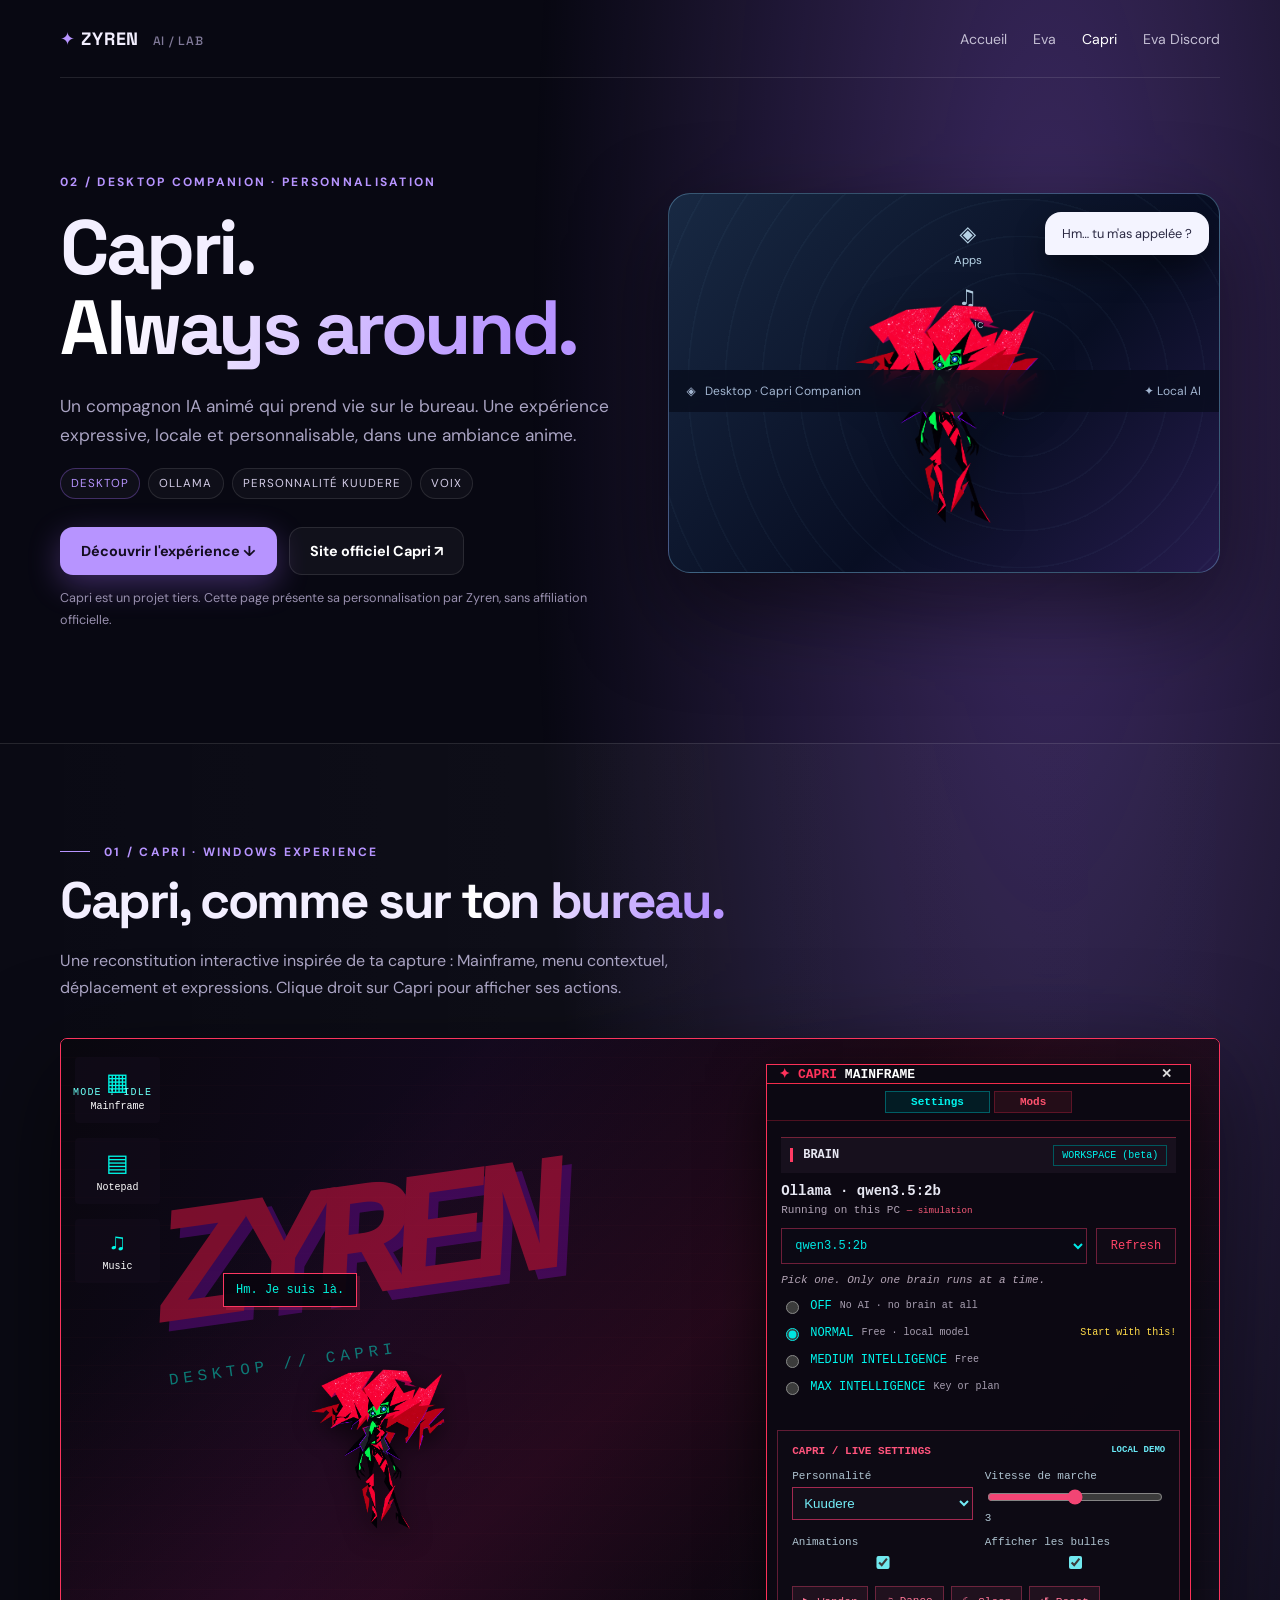
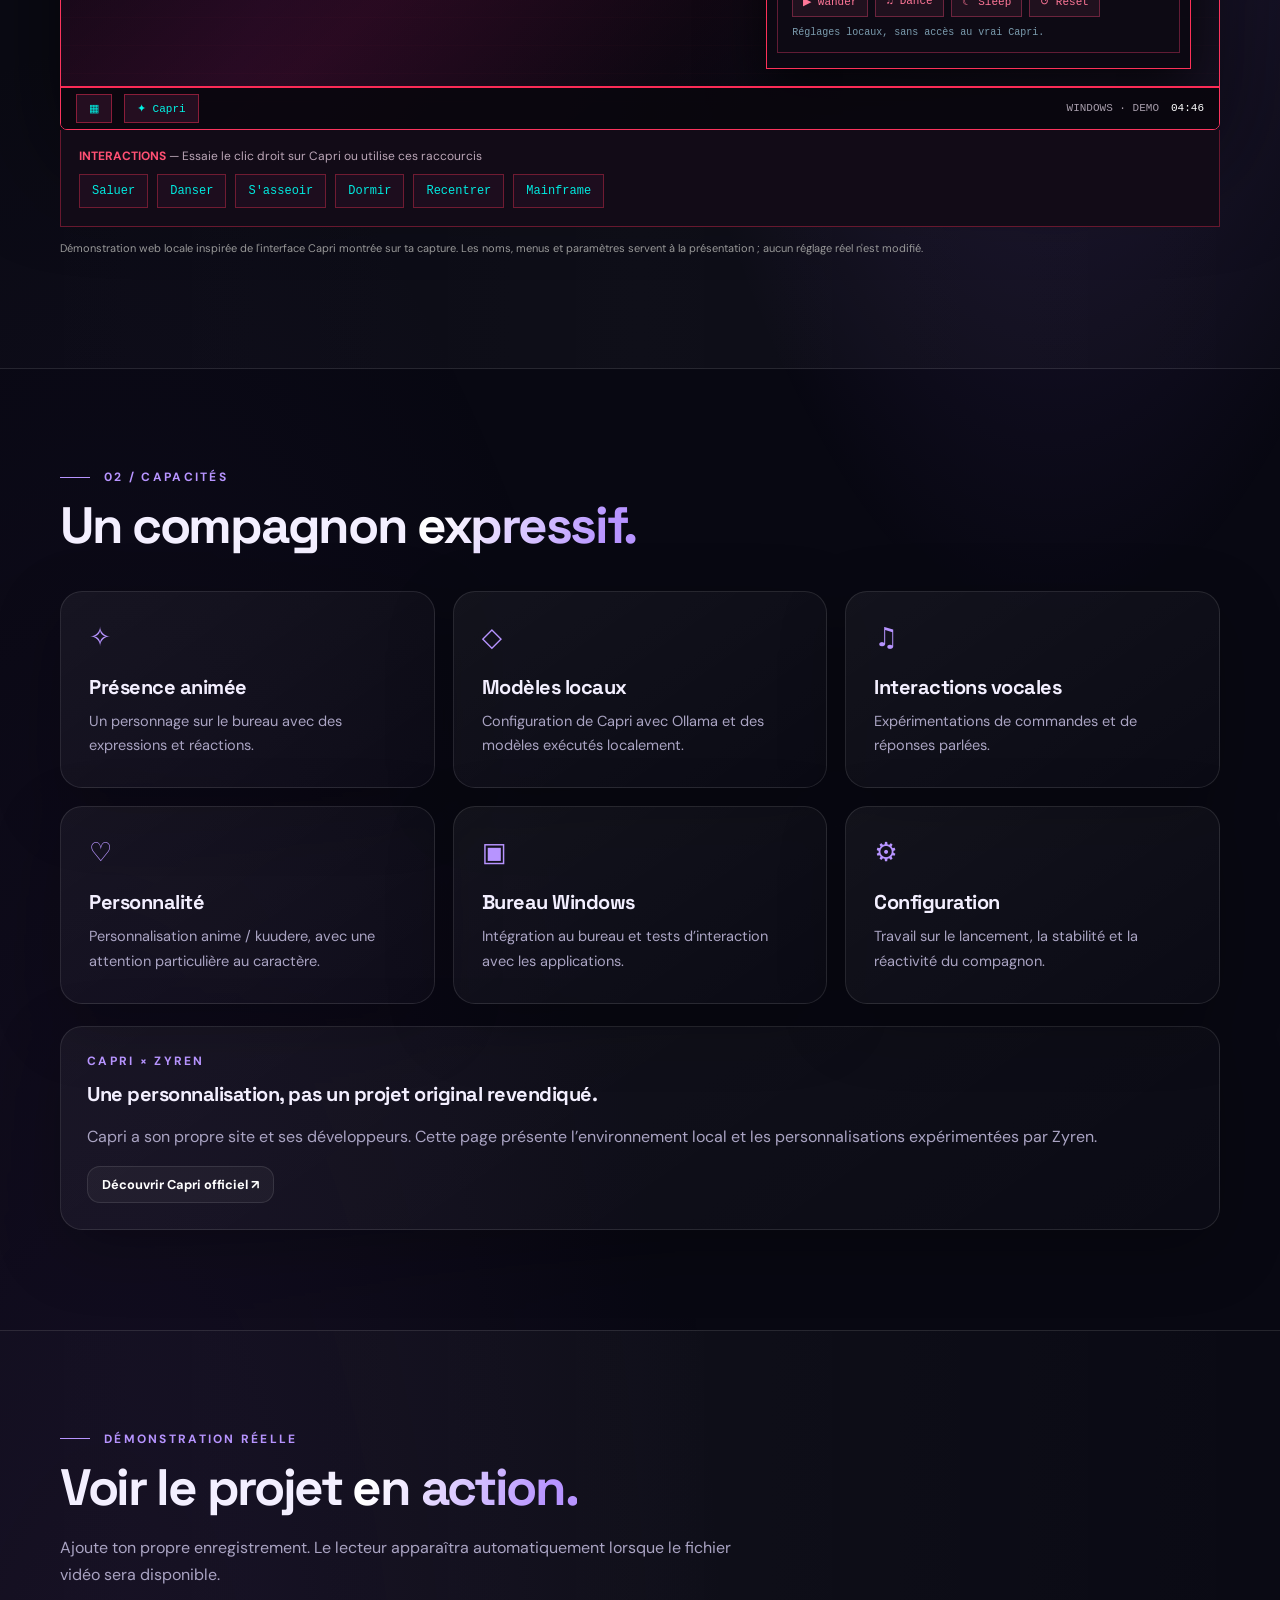
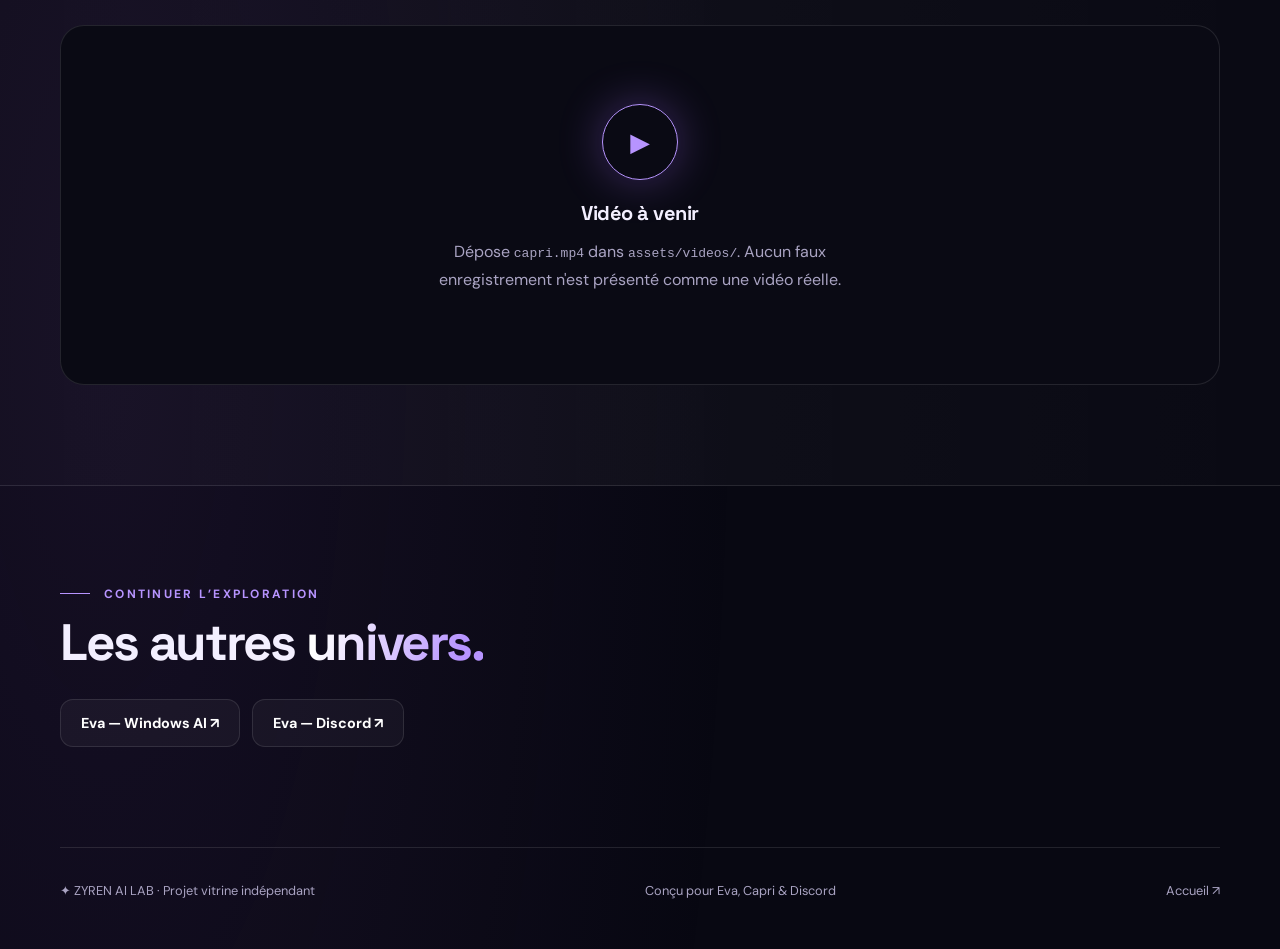
==== capri.html @ 8ef34b5b "Initialisation de Zyren AI Universe V6" ====
<!DOCTYPE html>

<html lang="fr"><head><meta charset="utf-8"/><meta content="width=device-width,initial-scale=1" name="viewport"/><meta content="#080812" name="theme-color"/><meta content="Zyren AI Lab — Eva, Capri et Eva Discord : trois expériences IA, trois univers." name="description"/><title>Capri — Zyren AI Lab</title><link href="css/global.css" rel="stylesheet"/><link href="css/capri.css" rel="stylesheet"/><link href="css/capri-real.css" rel="stylesheet"/><link rel="stylesheet" href="css/v6.css"></head><body class="v6-page" class="capri"><header class="nav container"><a class="brand" href="index.html"><b>✦</b> ZYREN <span>AI / LAB</span></a><nav aria-label="Navigation principale" class="nav-links"><a class="" href="index.html">Accueil</a><a class="" href="eva.html">Eva</a><a class="active" href="capri.html">Capri</a><a class="" href="discord.html">Eva Discord</a></nav><button aria-expanded="false" aria-label="Ouvrir le menu" class="nav-menu" data-menu="">☰</button></header><main><section class="hero container hero-split"><div class="hero-copy reveal"><div class="eyebrow">02 / DESKTOP COMPANION · PERSONNALISATION</div><h1>Capri.<br/><span class="gradient">Always around.</span></h1><p class="lead">Un compagnon IA animé qui prend vie sur le bureau. Une expérience expressive, locale et personnalisable, dans une ambiance anime.</p><div class="tags"><span class="tag accent">Desktop</span><span class="tag">Ollama</span><span class="tag">Personnalité kuudere</span><span class="tag">Voix</span></div><div class="actions"><a class="btn primary" href="#demo">Découvrir l'expérience ↓</a><a class="btn ghost" href="https://capriai.app/" rel="noopener noreferrer" target="_blank">Site officiel Capri ↗</a></div><p class="note">Capri est un projet tiers. Cette page présente sa personnalisation par Zyren, sans affiliation officielle.</p></div><div class="stage reveal"><div class="capri-desktop"><div class="desktop-icons"><span><b>◈</b>Apps</span><span><b>♫</b>Music</span><span><b>▣</b>Files</span></div><div class="capri-sprite-wrap"><img alt="Capri, sprite original" class="capri-sprite" data-capri-sprite="" draggable="false" src="assets/capri/capri-neutral.png"/></div><div class="speech" data-capri-speech="">Hm… tu m'as appelée ?</div><div class="desktop-bar">◈   Desktop · Capri Companion <span style="float:right">✦ Local AI</span></div></div></div></section><section class="section section-alt" id="demo"><div class="container cr-wrap"><div class="section-head reveal"><div class="eyebrow section-index">01 / CAPRI · WINDOWS EXPERIENCE</div><h2>Capri, comme sur <span class="gradient">ton bureau.</span></h2><p>Une reconstitution interactive inspirée de ta capture : Mainframe, menu contextuel, déplacement et expressions. Clique droit sur Capri pour afficher ses actions.</p></div>
<div class="cr-shell reveal" id="crShell">
<div class="cr-desktop" id="crDesktop">
<div class="cr-mode-label" id="crModeLabel">MODE : IDLE</div><div class="cr-bg-text"><b>ZYREN</b><span>DESKTOP // CAPRI</span></div>
<div class="cr-icons"><button data-cr-open="mainframe">▦<small>Mainframe</small></button><button data-cr-open="notepad">▤<small>Notepad</small></button><button data-cr-open="music">♫<small>Music</small></button></div>
<div aria-label="Capri : clic pour réagir, clic droit pour le menu, glisser pour déplacer" class="cr-sticker" id="crSticker" role="button" tabindex="0"><img alt="Capri animée" draggable="false" id="crSprite" src="assets/capri/capri-neutral.png"/></div>
<div class="cr-bubble" id="crBubble">Hm. Je suis là.</div>
<div class="cr-menu" hidden="" id="crMenu"><div class="cr-menu-head">CAPRI / Microsoft Store 0.9.0</div><button data-cr-menu="mainframe">Open Capri Mainframe</button><button data-cr-menu="notepad">File editor</button><div class="cr-submenu-group"><button data-cr-submenu="play">Play <span>▸</span></button><div class="cr-submenu" data-cr-sub="play" hidden=""><button data-cr-action="wave">Wave</button><button data-cr-action="dance">Dance</button><button data-cr-action="heart">Heart</button></div></div><button data-cr-action="hide">Hide Capri</button><div class="cr-submenu-group"><button data-cr-submenu="size">Size <span>▸</span></button><div class="cr-submenu" data-cr-sub="size" hidden=""><button data-cr-size="small">Small</button><button data-cr-size="normal">Normal</button><button data-cr-size="large">Large</button></div></div><div class="cr-submenu-group"><button data-cr-submenu="move">Move <span>▸</span></button><div class="cr-submenu" data-cr-sub="move"><label><input id="crWander" type="checkbox"/> Wander around</label><label><input checked="" id="crMusic" type="checkbox"/> Dance to music</label><button data-cr-action="dance">Dance</button><button data-cr-action="ride">Ride cursor</button><label><input checked="" id="crSit" type="checkbox"/> Sit on windows</label><button data-cr-action="sit">Sit here</button><button data-cr-action="hang">Hang here</button><button data-cr-action="sleep">Go to sleep</button><button data-cr-action="center">Bring to this screen</button></div></div><button data-cr-action="help">Help</button><button data-cr-action="show">Show Capri</button><button data-cr-action="reset">Reset demo</button></div>
<div class="cr-app" hidden="" id="crApp"><div class="cr-app-title"><span id="crAppTitle">NOTEPAD</span><button aria-label="Fermer" id="crAppClose">✕</button></div><div id="crAppBody"></div></div>
<div class="cr-mainframe" id="crMainframe"><div class="cr-main-head"><span>✦ CAPRI <b>MAINFRAME</b></span><button aria-label="Fermer le Mainframe" id="crMainClose">✕</button></div><div class="cr-tabs"><button class="active">Settings</button><button id="crModsTab">Mods</button></div><div class="cr-main-scroll" id="crMainScroll"><div class="cr-heading"><b>BRAIN</b><span>WORKSPACE (beta)</span></div><div class="cr-setting-title">Ollama · qwen3.5:2b</div><div class="cr-muted">Running on this PC <small>— simulation</small></div><div class="cr-input-row"><select id="crModel"><option>qwen3.5:2b</option><option>llama3.2:latest</option></select><button id="crRefresh">Refresh</button></div><div class="cr-hint">Pick one. Only one brain runs at a time.</div><div class="cr-radio"><label><input name="crBrain" type="radio" value="off"/> OFF <small>No AI · no brain at all</small></label><label><input checked="" name="crBrain" type="radio" value="normal"/> NORMAL <small>Free · local model</small><em>Start with this!</em></label><label><input name="crBrain" type="radio" value="medium"/> MEDIUM INTELLIGENCE <small>Free</small></label><label><input name="crBrain" type="radio" value="max"/> MAX INTELLIGENCE <small>Key or plan</small></label></div><div class="cr-heading"><b>VOICE</b><span>Ctrl + Alt + V to talk</span></div><div class="cr-radio"><label><input checked="" name="crVoice" type="radio" value="off"/> OFF <small>Silent · text only</small></label><label><input name="crVoice" type="radio" value="prebuilt"/> PREBUILT LOCAL <small>Her voices · free</small></label><label><input name="crVoice" type="radio" value="custom"/> CUSTOM LOCAL <small>Your own model</small></label><label><input name="crVoice" type="radio" value="cloud"/> CLOUD VOICE <small>Needs a key</small></label></div><div class="cr-input-row"><select id="crMic"><option>Mic: default</option><option>Mic: simulated USB</option></select><button id="crTest">Test</button></div><div class="cr-input-row"><select id="crSpeaker"><option>Her speaker: Default</option><option>Her speaker: Headphones</option></select></div><div class="cr-heading"><b>DESKTOP</b><span>Companion behavior</span></div><div class="cr-toggle-list"><label><input id="crWanderPanel" type="checkbox"/> Wander around</label><label><input checked="" id="crDancePanel" type="checkbox"/> Dance to music</label><label><input checked="" id="crSitPanel" type="checkbox"/> Sit on windows</label></div><div class="cr-main-buttons"><button data-cr-action="dance">Dance</button><button data-cr-action="sit">Sit here</button><button data-cr-action="reset">Reset</button></div><div class="cr-notice">Interactive portfolio simulation. No real Ollama, microphone or Capri settings are changed.</div></div><div class="cr-v6-settings"><div class="cr-v6-title">CAPRI / LIVE SETTINGS <span>LOCAL DEMO</span></div><div class="cr-v6-grid"><label>Personnalité<select id="crPersona"><option>Kuudere</option><option>Genki</option><option>Tsundere</option></select></label><label>Vitesse de marche<input id="crSpeed" max="5" min="1" type="range" value="3"/><output id="crSpeedValue">3</output></label><label>Animations<input checked="" id="crMotion" type="checkbox"/></label><label>Afficher les bulles<input checked="" id="crBubbleToggle" type="checkbox"/></label></div><div class="cr-v6-buttons"><button id="crV6Wander">▶ Wander</button><button id="crV6Dance">♫ Dance</button><button id="crV6Sleep">☾ Sleep</button><button id="crV6Reset">↺ Reset</button></div><div class="cr-v6-foot" id="crSettingStatus" role="status">Réglages locaux, sans accès au vrai Capri.</div></div></div>
<div class="cr-taskbar"><button id="crStart">▦</button><button data-cr-open="mainframe">✦ Capri</button><span>WINDOWS · DEMO</span><time id="crClock"></time></div>
</div></div><div class="cr-toolbar"><span><b>INTERACTIONS</b> — Essaie le clic droit sur Capri ou utilise ces raccourcis</span><div><button data-cr-action="wave">Saluer</button><button data-cr-action="dance">Danser</button><button data-cr-action="sit">S'asseoir</button><button data-cr-action="sleep">Dormir</button><button data-cr-action="center">Recentrer</button><button data-cr-open="mainframe">Mainframe</button></div></div><p class="cr-caption">Démonstration web locale inspirée de l'interface Capri montrée sur ta capture. Les noms, menus et paramètres servent à la présentation ; aucun réglage réel n'est modifié.</p></div></section><section class="section"><div class="container"><div class="section-head reveal"><div class="eyebrow section-index">02 / Capacités</div><h2>Un compagnon <span class="gradient">expressif.</span></h2></div><div class="grid3"><article class="feature panel reveal"><div class="glyph">✧</div><h3>Présence animée</h3><p>Un personnage sur le bureau avec des expressions et réactions.</p></article><article class="feature panel reveal"><div class="glyph">◇</div><h3>Modèles locaux</h3><p>Configuration de Capri avec Ollama et des modèles exécutés localement.</p></article><article class="feature panel reveal"><div class="glyph">♫</div><h3>Interactions vocales</h3><p>Expérimentations de commandes et de réponses parlées.</p></article><article class="feature panel reveal"><div class="glyph">♡</div><h3>Personnalité</h3><p>Personnalisation anime / kuudere, avec une attention particulière au caractère.</p></article><article class="feature panel reveal"><div class="glyph">▣</div><h3>Bureau Windows</h3><p>Intégration au bureau et tests d’interaction avec les applications.</p></article><article class="feature panel reveal"><div class="glyph">⚙</div><h3>Configuration</h3><p>Travail sur le lancement, la stabilité et la réactivité du compagnon.</p></article></div><div class="panel reveal" style="padding:26px;margin-top:22px"><div class="eyebrow">Capri × Zyren</div><h3 style="margin-top:12px">Une personnalisation, pas un projet original revendiqué.</h3><p>Capri a son propre site et ses développeurs. Cette page présente l’environnement local et les personnalisations expérimentées par Zyren.</p><a class="btn ghost small" href="https://capriai.app/" rel="noopener noreferrer" target="_blank">Découvrir Capri officiel ↗</a></div></div></section><section class="section section-alt" id="video"><div class="container"><div class="section-head reveal"><div class="eyebrow section-index">Démonstration réelle</div><h2>Voir le projet <span class="gradient">en action.</span></h2><p>Ajoute ton propre enregistrement. Le lecteur apparaîtra automatiquement lorsque le fichier vidéo sera disponible.</p></div><div class="video-shell reveal" data-video="assets/videos/capri.mp4"><div class="video-empty"><div class="play">▶</div><h3>Vidéo à venir</h3><p>Dépose <code>capri.mp4</code> dans <code>assets/videos/</code>. Aucun faux enregistrement n'est présenté comme une vidéo réelle.</p></div></div></div></section><section class="section"><div class="container"><div class="eyebrow section-index">Continuer l’exploration</div><h2>Les autres <span class="gradient">univers.</span></h2><div class="actions"><a class="btn ghost" href="eva.html">Eva — Windows AI ↗</a><a class="btn ghost" href="discord.html">Eva — Discord ↗</a></div></div></section></main><footer class="footer container"><span>✦ ZYREN AI LAB · Projet vitrine indépendant</span><span>Conçu pour Eva, Capri &amp; Discord</span><a href="index.html">Accueil ↗</a></footer><script defer="" src="js/main.js"></script><script defer="" src="js/capri-real.js"></script><script defer src="js/capri-v6.js"></script><script defer src="js/site-v6.js"></script></body></html>
---- css/global.css ----
@import url('https://fonts.googleapis.com/css2?family=DM+Sans:wght@400;500;600;700&family=Space+Grotesk:wght@400;500;600;700&display=swap');
:root{color-scheme:dark;--bg:#080812;--surface:#111122;--surface2:#19172b;--text:#f3efff;--muted:#aaa4c3;--line:#ffffff1b;--accent:#b794ff;--glow:#a46dff55;--radius:22px}*{box-sizing:border-box}html{scroll-behavior:smooth}body{margin:0;background:var(--bg);color:var(--text);font-family:'DM Sans',system-ui,sans-serif;overflow-x:hidden}body:before{content:'';position:fixed;inset:0;pointer-events:none;z-index:-1;background:radial-gradient(ellipse at 82% 9%,var(--glow),transparent 35%),radial-gradient(ellipse at 8% 85%,#4b2c6a35,transparent 38%)}h1,h2,h3,h4,.brand{font-family:'Space Grotesk',system-ui,sans-serif;letter-spacing:-.045em}h1{font-size:clamp(3.2rem,7vw,7.2rem);line-height:1.04;margin:18px 0 24px}h2{font-size:clamp(2.1rem,4vw,3.8rem);line-height:1.12;margin:10px 0 18px}h3{font-size:1.25rem;letter-spacing:-.025em;margin:0 0 10px}p{line-height:1.7;color:var(--muted)}a{color:inherit;text-decoration:none}button,input{font:inherit}button{cursor:pointer}.container{width:min(1160px,calc(100% - 48px));margin:auto}.nav{height:78px;display:flex;align-items:center;justify-content:space-between;border-bottom:1px solid var(--line);position:relative;z-index:10}.brand{font-size:1.12rem;font-weight:700;letter-spacing:.04em}.brand b{color:var(--accent)}.brand span{color:#817a99;font-weight:500;font-size:.76rem;margin-left:8px}.nav-links{display:flex;gap:26px;align-items:center}.nav-links a{font-size:.88rem;color:#c4bfd4;transition:color .2s}.nav-links a:hover,.nav-links a.active{color:white}.nav-menu{display:none;border:1px solid var(--line);background:var(--surface);color:white;padding:10px 13px;border-radius:12px}.eyebrow{font-size:.75rem;font-weight:700;letter-spacing:.19em;text-transform:uppercase;color:var(--accent)}.gradient{background:linear-gradient(105deg,#fff 10%,var(--accent) 85%);-webkit-background-clip:text;background-clip:text;color:transparent}.lead{font-size:1.08rem;max-width:620px}.btn{display:inline-flex;align-items:center;justify-content:center;gap:12px;padding:14px 20px;border-radius:13px;font-size:.9rem;font-weight:700;border:1px solid var(--line);transition:transform .25s,box-shadow .25s,background .25s}.btn:hover{transform:translateY(-3px)}.btn.primary{background:var(--accent);color:#140d21;border-color:transparent;box-shadow:0 10px 32px var(--glow)}.btn.ghost{background:#ffffff0a;color:white}.btn.small{padding:9px 14px;font-size:.8rem}.actions{display:flex;gap:12px;flex-wrap:wrap;margin-top:28px}.section{padding:100px 0}.section-head{max-width:680px;margin-bottom:36px}.panel{background:linear-gradient(145deg,#ffffff0c,#ffffff04);border:1px solid var(--line);border-radius:var(--radius);box-shadow:0 20px 65px #0004}.grid3{display:grid;grid-template-columns:repeat(3,1fr);gap:18px}.grid2{display:grid;grid-template-columns:repeat(2,1fr);gap:18px}.feature{padding:28px;min-height:190px}.feature .glyph{font-size:1.65rem;margin-bottom:20px;color:var(--accent)}.feature p{font-size:.91rem;margin:0}.tag{display:inline-block;font-size:.72rem;letter-spacing:.09em;text-transform:uppercase;border:1px solid var(--line);padding:7px 10px;border-radius:50px;color:#d4cde8;background:#ffffff08}.tag.accent{color:var(--accent);border-color:var(--glow)}.tags{display:flex;flex-wrap:wrap;gap:8px}.hero{padding:96px 0 100px}.hero-split{display:grid;grid-template-columns:1fr 1fr;gap:55px;align-items:center}.hero-split h1{font-size:clamp(3rem,6vw,6.1rem)}.hero-copy{position:relative;z-index:2}.stage{min-height:430px;position:relative;isolation:isolate}.stage:before{content:'';position:absolute;inset:10%;background:radial-gradient(circle,var(--glow),transparent 65%);filter:blur(25px);z-index:-1}.section-alt{background:linear-gradient(90deg,#ffffff03,#ffffff08,#ffffff03);border-top:1px solid var(--line);border-bottom:1px solid var(--line)}.section-index{display:flex;gap:14px;align-items:center;margin-bottom:12px}.section-index:before{content:'';width:30px;height:1px;background:var(--accent)}.demo-heading{display:flex;align-items:end;justify-content:space-between;gap:20px;margin-bottom:28px}.demo-heading p{max-width:450px}.video-shell{border:1px solid var(--line);background:#0a0a14;border-radius:24px;min-height:360px;overflow:hidden;display:grid;place-items:center;position:relative}.video-shell video{width:100%;height:auto;display:block;max-height:600px}.video-empty{text-align:center;padding:50px 24px}.video-empty .play{display:grid;place-items:center;width:76px;height:76px;border:1px solid var(--accent);border-radius:50%;margin:0 auto 20px;font-size:1.6rem;color:var(--accent);box-shadow:0 0 45px var(--glow)}.video-empty h3{margin:0}.video-empty p{max-width:440px;margin:12px auto}.timeline{border-left:1px solid #ffffff30;padding-left:26px}.timeline-item{position:relative;padding:0 0 28px}.timeline-item:before{content:'';position:absolute;left:-32px;top:5px;width:11px;height:11px;border-radius:50%;background:var(--accent);box-shadow:0 0 16px var(--glow)}.timeline-item p{margin:5px 0 0}.footer{border-top:1px solid var(--line);padding:34px 0 50px;display:flex;align-items:center;justify-content:space-between;gap:20px;font-size:.8rem;color:var(--muted)}.footer a:hover{color:white}.reveal{opacity:0;transform:translateY(22px);transition:opacity .7s,transform .7s}.reveal.visible{opacity:1;transform:none}.float{animation:float 5s ease-in-out infinite}@keyframes float{0%,100%{transform:translateY(0)}50%{transform:translateY(-13px)}}.pulse{animation:pulse 2.3s ease-in-out infinite}@keyframes pulse{0%,100%{opacity:.45}50%{opacity:1}}.sr-only{position:absolute;width:1px;height:1px;overflow:hidden;clip:rect(0,0,0,0)}.note{font-size:.79rem;color:#9990af}.project-card{display:block;overflow:hidden;transition:transform .3s,border-color .3s}.project-card:hover{transform:translateY(-8px);border-color:var(--accent)}.project-art{height:230px;display:grid;place-items:center;position:relative;overflow:hidden;background:radial-gradient(circle at center,var(--glow),transparent 65%),#111020}.project-art .symbol{font-size:6rem;text-shadow:0 0 60px var(--glow)}.project-card-body{padding:25px}.project-card-body p{min-height:84px}.project-card .go{font-weight:700;color:var(--accent);font-size:.9rem}.home-orb{width:min(360px,80%);aspect-ratio:1;border:1px solid #b79aff55;border-radius:50%;display:grid;place-items:center;position:absolute;inset:0;margin:auto;box-shadow:inset 0 0 65px var(--glow),0 0 80px var(--glow);animation:spin 35s linear infinite}.home-orb:before,.home-orb:after{content:'';position:absolute;border:1px dashed #b79aff77;border-radius:50%;inset:25px}.home-orb:after{inset:65px;border-style:solid;animation:spin 20s linear infinite reverse}.home-orb strong{font-size:6rem;color:white;animation:spin 35s linear infinite reverse;text-shadow:0 0 40px var(--accent)}@keyframes spin{to{transform:rotate(360deg)}}.status-dot{width:8px;height:8px;display:inline-block;background:#66e5c5;border-radius:50%;box-shadow:0 0 12px #66e5c5;margin-right:7px}@media(max-width:850px){.hero-split{grid-template-columns:1fr;gap:20px}.stage{min-height:360px}.grid3{grid-template-columns:1fr 1fr}.hero{padding:70px 0}.nav-links{display:none;position:absolute;top:70px;left:0;right:0;background:#171326;padding:24px;border:1px solid var(--line);border-radius:16px;flex-direction:column;align-items:start}.nav-links.open{display:flex}.nav-menu{display:block}}@media(max-width:570px){.container{width:min(100% - 30px,1160px)}.grid3,.grid2{grid-template-columns:1fr}.section{padding:70px 0}.hero{padding:54px 0}.stage{min-height:300px}.demo-heading{display:block}.footer{flex-direction:column;align-items:start}.project-card-body p{min-height:0}}@media(prefers-reduced-motion:reduce){*,*:before,*:after{animation-duration:.01ms!important;transition-duration:.01ms!important;scroll-behavior:auto!important}.reveal{opacity:1;transform:none}}
---- css/capri.css ----
body.capri{--accent:#8dd7ff;--glow:#458be455}.capri .stage{display:grid;place-items:center}.capri-desktop{width:100%;height:380px;background:linear-gradient(135deg,#182943,#080e23 60%,#251b4c);border:1px solid #8dd7ff55;border-radius:22px;position:relative;overflow:hidden;box-shadow:0 35px 90px #0008}.capri-desktop:before{content:'';position:absolute;inset:-20%;background:repeating-radial-gradient(circle at 60% 50%,transparent 0 35px,#8dd7ff09 36px 37px);animation:spin 40s linear infinite}.desktop-bar{position:absolute;bottom:0;left:0;right:0;background:#070c1abb;backdrop-filter:blur(12px);padding:13px 18px;font-size:.75rem;color:#a3b6d1}.desktop-icons{position:absolute;top:26px;left:24px;display:grid;gap:16px;color:#b6d2e5;font-size:.72rem}.desktop-icons span{display:grid;gap:5px;text-align:center}.desktop-icons b{font-size:1.35rem}.companion{position:absolute;bottom:40px;left:42%;width:130px;height:190px;animation:float 4s ease-in-out infinite;filter:drop-shadow(0 15px 24px #5fb6ff70)}.companion .hair{position:absolute;top:10px;left:22px;width:88px;height:100px;border-radius:46% 46% 35% 35%;background:linear-gradient(135deg,#f6f3ff,#9aadd9 70%,#637ba8);box-shadow:inset -12px -5px 0 #768ac4}.companion .face{position:absolute;top:39px;left:38px;width:59px;height:64px;border-radius:40% 40% 48% 48%;background:#ffe6e9}.companion .eyes{position:absolute;top:65px;left:46px;color:#7554ac;font-size:22px;letter-spacing:5px}.companion .body{position:absolute;top:101px;left:28px;width:82px;height:82px;border-radius:28px 28px 18px 18px;background:linear-gradient(#4e527d,#1b203d);border:4px solid #a9b5d9}.speech{position:absolute;top:60px;right:12px;background:#f4f4ff;color:#2b2943;padding:13px 17px;border-radius:16px 16px 16px 4px;font-size:.8rem;max-width:180px;box-shadow:0 15px 30px #0006}.desktop-demo-controls{display:flex;gap:10px;flex-wrap:wrap;margin-top:16px}.desktop-demo-controls button{background:#1c2d46;color:#e2f4ff;border:1px solid #8dd7ff50;border-radius:10px;padding:10px 14px}.desktop-demo-controls button:hover{background:#2c4668}.capri .quote{border-left:3px solid var(--accent);padding:14px 20px;color:#e3f2ff;background:#8dd7ff0a;border-radius:0 12px 12px 0}.capri .project-art{background:radial-gradient(circle,#458be455,#10162a)}

.capri-desktop{position:relative;overflow:hidden}
.capri-sprite-wrap{position:absolute;bottom:31px;left:50%;width:min(64%,260px);height:83%;transform:translateX(-50%);display:flex;align-items:flex-end;justify-content:center;z-index:3;pointer-events:none;filter:drop-shadow(0 12px 22px rgba(0,0,0,.35));animation:capriFloat 4.2s ease-in-out infinite}
.capri-sprite{display:block;max-width:100%;max-height:100%;object-fit:contain;user-select:none;transition:opacity .18s ease,transform .3s ease}
.capri-sprite.is-changing{opacity:.15;transform:translateY(7px) scale(.97)}
.capri-demo-portrait{height:260px;width:100%;display:flex;align-items:center;justify-content:center;background:radial-gradient(circle at 50% 60%,rgba(126,206,255,.16),transparent 63%);overflow:hidden}
.capri-demo-portrait img{width:260px;height:260px;object-fit:contain;filter:drop-shadow(0 12px 22px rgba(0,0,0,.35))}
.capri-desktop .speech{z-index:5;max-width:52%;right:10px;top:18px}
.capri-desktop .desktop-bar{z-index:6;position:relative}
.capri-desktop .desktop-icons{z-index:2;position:relative}
@keyframes capriFloat{0%,100%{translate:0 0}50%{translate:0 -6px}}
@media(max-width:600px){.capri-sprite-wrap{width:55%;height:72%}.capri-desktop .speech{max-width:55%;font-size:.75rem}}
@media(prefers-reduced-motion:reduce){.capri-sprite-wrap{animation:none}.capri-sprite{transition:none}}

/* Capri interactive playground */
.capri-showcase{max-width:1170px}.capri-playground{position:relative;isolation:isolate;height:520px;border:1px solid #80c9ff55;border-radius:22px;overflow:hidden;background:#080e22;box-shadow:0 35px 95px #0008;user-select:none}
.cp-wallpaper{position:absolute;inset:0;background:radial-gradient(ellipse at 70% 35%,#264a76 0%,transparent 42%),radial-gradient(ellipse at 15% 80%,#39265f,transparent 52%),linear-gradient(130deg,#101c39,#090e20 65%);z-index:-1}
.cp-orb{position:absolute;width:380px;height:380px;left:39%;top:15%;border:1px solid #8bd9ff28;border-radius:50%;box-shadow:0 0 90px #5eb9ff14,inset 0 0 80px #75c9ff13;animation:cpPulse 7s ease-in-out infinite}
.cp-orb:before,.cp-orb:after{content:"";position:absolute;inset:28px;border:1px solid #a5caff18;border-radius:50%}.cp-orb:after{inset:75px}
.cp-stars{position:absolute;inset:0;background-image:radial-gradient(#bde6ff66 1px,transparent 1px);background-size:53px 53px;opacity:.2}
.cp-topbar{height:42px;background:#090f22b8;border-bottom:1px solid #ffffff18;display:flex;align-items:center;justify-content:space-between;padding:0 20px;font-size:11px;letter-spacing:.12em;color:#c4e8ff;position:relative;z-index:3}.cp-topbar small{color:#8dacc7;margin-left:10px}
.cp-status-dot{display:inline-block;width:7px;height:7px;border-radius:50%;background:#7ce7be;box-shadow:0 0 12px #7ce7be;margin-right:6px}
.cp-shortcuts{position:absolute;left:18px;top:70px;display:grid;gap:12px;z-index:2}.cp-shortcuts button{border:1px solid transparent;background:#ffffff0a;color:#d3edff;border-radius:12px;width:67px;height:65px;display:flex;flex-direction:column;align-items:center;justify-content:center;font-size:25px;cursor:pointer}.cp-shortcuts button:hover{border-color:#8dd7ff77;background:#8dd7ff22}.cp-shortcuts small{font-size:10px;margin-top:3px}
.cp-character{position:absolute;width:220px;height:315px;left:50%;bottom:38px;transform:translateX(-50%);z-index:4;cursor:grab;touch-action:none;display:flex;align-items:flex-end;justify-content:center;outline-offset:4px;animation:cpHover 3.8s ease-in-out infinite}.cp-character.dragging{animation:none;cursor:grabbing}.cp-character img{width:100%;height:100%;object-fit:contain;pointer-events:none;filter:drop-shadow(0 15px 20px #0008);z-index:1}.cp-character .cp-shadow{position:absolute;bottom:2px;left:25%;width:50%;height:14px;background:#0008;filter:blur(10px);border-radius:50%}
.cp-dialog{position:absolute;right:8%;top:95px;max-width:280px;z-index:5;border:1px solid #b7e5ff55;background:#e9f6ff;color:#1b3153;border-radius:17px 17px 4px 17px;padding:15px 18px;box-shadow:0 18px 50px #0007;font-size:14px;line-height:1.5}.cp-pop{animation:cpPop .3s ease-out}
.cp-taskbar{position:absolute;bottom:0;left:0;right:0;height:48px;background:#080d1ccc;backdrop-filter:blur(15px);border-top:1px solid #ffffff19;display:flex;gap:10px;align-items:center;justify-content:center;z-index:6}.cp-taskbar button{background:#b0dcff16;border:1px solid #b0dcff2a;color:#d8f4ff;width:32px;height:32px;border-radius:9px;cursor:pointer}.cp-taskbar span{position:absolute;right:17px;font-size:11px;color:#b0cee0}
.cp-app-window{position:absolute;left:16%;top:66px;width:min(390px,65%);min-height:175px;z-index:3;border:1px solid #d6f0ff55;background:#101d34ed;backdrop-filter:blur(15px);box-shadow:0 25px 70px #0009;border-radius:14px;overflow:hidden;color:#e5f3ff}.cp-app-window[hidden]{display:none}.cp-window-head{display:flex;justify-content:space-between;align-items:center;padding:10px 14px;background:#ffffff0b;border-bottom:1px solid #ffffff1b;font-size:12px;font-weight:700}.cp-window-head button{border:0;background:#ffffff17;color:white;border-radius:7px;padding:4px 9px;cursor:pointer}.cp-app-window #cpWindowContent{padding:16px;font-size:13px}.cp-app-window p{font-size:12px;color:#b8d2e9;margin:10px 0 0}.cp-app-music{display:flex;align-items:center;gap:14px}.cp-app-music>span{font-size:28px;background:#ff80d522;padding:13px;border-radius:12px}.cp-app-music small{display:block;color:#9db7d1}.cp-eq{display:flex;align-items:end;gap:3px;margin-left:auto;height:27px}.cp-eq i{width:4px;height:12px;background:#91d9ff;border-radius:3px;animation:cpEq .7s ease-in-out infinite alternate}.cp-eq i:nth-child(2){animation-delay:.15s}.cp-eq i:nth-child(3){animation-delay:.35s}.cp-eq i:nth-child(4){animation-delay:.2s}.cp-note-card{border:1px solid #8dd7ff33;background:#ffffff0b;border-radius:10px;padding:14px}.cp-note-card p{line-height:1.9}.cp-brain{display:grid;grid-template-columns:1fr 1fr;gap:8px}.cp-brain>div{border:1px solid #8dd7ff30;background:#8dd7ff0b;border-radius:9px;padding:10px}.cp-brain small{display:block;font-size:9px;color:#94b6d4}.cp-brain b{font-size:12px}
.cp-toolbar{border:1px solid #8dd7ff24;background:#101a30;border-radius:0 0 18px 18px;padding:20px 24px;margin:0 10px}.cp-tool-label{display:flex;flex-direction:column;gap:3px}.cp-tool-label small,.cp-demo-footer{color:#a3bcd4;font-size:12px}.cp-tool-buttons{display:flex;gap:9px;flex-wrap:wrap;margin-top:15px}.cp-tool-buttons button,.cp-demo-footer button{border:1px solid #8dd7ff55;background:#8dd7ff13;color:#e5f6ff;padding:10px 14px;border-radius:10px;cursor:pointer}.cp-tool-buttons button:hover,.cp-demo-footer button:hover{background:#8dd7ff2c}.cp-demo-footer{display:flex;justify-content:space-between;align-items:center;gap:12px;margin-top:18px}
@keyframes cpHover{50%{translate:0 -7px}}@keyframes cpPulse{50%{transform:scale(1.08);opacity:.7}}@keyframes cpPop{from{opacity:.2;transform:translateY(10px)}to{opacity:1;transform:translateY(0)}}@keyframes cpEq{to{height:26px}}
@media(max-width:700px){.capri-playground{height:430px}.cp-character{width:165px;height:245px}.cp-dialog{right:12px;top:70px;max-width:185px;font-size:12px}.cp-topbar{padding:0 9px;font-size:9px}.cp-topbar small{display:none}.cp-app-window{left:13%;width:78%;top:80px}.cp-taskbar span{display:none}.cp-toolbar{padding:14px}.cp-shortcuts{left:8px}.cp-shortcuts button{width:53px;height:55px}}
@media(prefers-reduced-motion:reduce){.cp-character,.cp-orb,.cp-eq i{animation:none}}
---- css/capri-real.css ----
.cr-wrap{max-width:1240px}.cr-shell{border:1px solid #fa345d;border-radius:7px;overflow:hidden;background:#08070d;box-shadow:0 30px 100px #0009}.cr-desktop{height:690px;position:relative;overflow:hidden;background:linear-gradient(112deg,#09070e 0%,#12091d 30%,#080710 60%,#151020 100%);font-family:'Consolas','Courier New',monospace;color:#e8e8f3}.cr-desktop:before{content:'';position:absolute;inset:0;background:repeating-linear-gradient(0deg,transparent 0 27px,#ff325509 28px),linear-gradient(140deg,transparent 20%,#ff165b1b 50%,transparent 75%);pointer-events:none}.cr-bg-text{position:absolute;left:8%;top:17%;transform:rotate(-8deg);opacity:.45;pointer-events:none}.cr-bg-text b{font-size:clamp(70px,13vw,190px);font-weight:900;font-style:italic;letter-spacing:-.12em;color:#ff174b;text-shadow:8px 10px #6e0b99}.cr-bg-text span{display:block;color:#00ffe1;letter-spacing:.3em}.cr-icons{position:absolute;left:14px;top:18px;display:grid;gap:15px}.cr-icons button{display:flex;align-items:center;flex-direction:column;gap:4px;border:1px solid transparent;background:#130c1b9c;color:#00f6e4;border-radius:4px;width:85px;padding:10px 4px;font-size:24px;cursor:pointer}.cr-icons button:hover{border-color:#ff315b}.cr-icons small{font-size:10px;color:#fff}.cr-sticker{position:absolute;left:19%;top:40%;width:190px;height:265px;z-index:7;cursor:grab;touch-action:none;user-select:none;filter:drop-shadow(0 8px 12px #000b);transition:width .2s,height .2s}.cr-sticker img{width:100%;height:100%;object-fit:contain;pointer-events:none}.cr-sticker.dragging{cursor:grabbing}.cr-bubble{position:absolute;left:14%;top:34%;z-index:8;max-width:230px;padding:9px 12px;background:#09050ef2;border:1px solid #fc3761;color:#00f5df;font-size:12px;box-shadow:3px 3px #fa31562c}.cr-mainframe{position:absolute;right:2.4%;top:25px;width:425px;max-width:53%;height:605px;z-index:5;background:#0c0912f7;border:1px solid #fc3158;box-shadow:0 18px 50px #000a;display:flex;flex-direction:column}.cr-mainframe[hidden],.cr-menu[hidden],.cr-app[hidden]{display:none}.cr-main-head{height:37px;display:flex;align-items:center;justify-content:space-between;padding:0 12px;color:#ff325b;border-bottom:1px solid #f32b4a;font-size:13px;font-weight:700}.cr-main-head b{color:#fff}.cr-main-head button,.cr-app-title button{border:0;background:none;color:#ddd;cursor:pointer}.cr-tabs{display:flex;gap:4px;justify-content:center;padding:7px;border-bottom:1px solid #ff2a4a44}.cr-tabs button{border:1px solid #005e65;background:#031c24;color:#00f5ee;padding:4px 25px;font:700 11px Consolas,monospace;cursor:pointer}.cr-tabs button+button{border-color:#5d1426;background:#240d18;color:#ff526e}.cr-main-scroll{overflow:auto;padding:10px 14px 20px;scrollbar-color:#a62c4b #0c0912;scrollbar-width:thin}.cr-heading{border-top:1px solid #ff3e6266;background:#17101d;display:flex;justify-content:space-between;align-items:center;padding:7px 9px;margin:6px 0 10px;font-size:12px}.cr-heading b{border-left:3px solid #ff3b63;padding-left:10px}.cr-heading span{border:1px solid #00585e;color:#00f2ec;padding:4px 8px;font-size:10px}.cr-setting-title{font-size:14px;font-weight:700}.cr-muted{color:#b0a3b5;font-size:11px;margin:5px 0 12px}.cr-muted small{color:#f75a78}.cr-input-row{display:flex;gap:9px;margin:10px 0}.cr-input-row select{flex:1;min-width:0;background:#0b0914;border:1px solid #6e1e39;color:#00e8e5;padding:9px;font:12px Consolas,monospace}.cr-input-row button,.cr-main-buttons button{background:#100a15;border:1px solid #6e1e39;color:#ff4468;padding:7px 14px;font:12px Consolas,monospace;cursor:pointer}.cr-hint{font-style:italic;color:#b4a5b6;font-size:11px;margin-bottom:8px}.cr-radio{display:grid;gap:11px;margin:12px 0 22px}.cr-radio label{display:flex;align-items:center;gap:8px;color:#00f4ec;font-size:12px;cursor:pointer;flex-wrap:wrap}.cr-radio input{accent-color:#00e5e1}.cr-radio small{font-size:10px;color:#a9a0b2}.cr-radio em{margin-left:auto;color:#ffdb49;font-style:normal;font-size:10px}.cr-toggle-list{display:grid;gap:9px;color:#d6c6da;font-size:12px}.cr-toggle-list input{accent-color:#00f1e4}.cr-main-buttons{display:flex;gap:8px;margin:15px 0}.cr-notice{font-size:10px;color:#bba5b2;border-top:1px solid #fa35554a;padding-top:10px;line-height:1.5}.cr-menu{position:absolute;z-index:12;left:30%;top:30%;width:265px;background:#100913;border:1px solid #fc2d59;box-shadow:0 10px 40px #000b;font:13px Arial,sans-serif;padding:5px 0}.cr-menu-head{background:#300e1c;color:#ff5372;padding:9px 12px;border-bottom:1px solid #ff3156;font-weight:700}.cr-menu button{display:flex;width:100%;justify-content:space-between;text-align:left;padding:8px 14px;border:0;background:transparent;color:#f7eff5;font:13px Arial,sans-serif;cursor:pointer}.cr-menu button:hover{background:#4c1230;color:#00fff0}.cr-submenu-group{position:relative}.cr-submenu{position:absolute;top:0;left:99%;width:215px;background:#100913;border:1px solid #ff3156;box-shadow:0 12px 30px #000a;padding:6px 0}.cr-submenu[hidden]{display:none}.cr-submenu label{display:flex;gap:8px;padding:8px 12px;color:#eee;font-size:12px;cursor:pointer}.cr-submenu input{accent-color:#00e9df}.cr-app{position:absolute;left:16%;top:18%;width:285px;z-index:4;background:#100d1c;border:1px solid #ff355c;box-shadow:0 10px 35px #000a}.cr-app-title{display:flex;justify-content:space-between;padding:9px 12px;background:#2a1125;color:#00e9df;border-bottom:1px solid #ff3156}.cr-app #crAppBody{padding:15px;color:#e3cfe0;font-size:12px;line-height:1.8}.cr-taskbar{position:absolute;bottom:0;left:0;right:0;z-index:15;height:43px;background:#09060eea;border-top:2px solid #fb2b56;display:flex;align-items:center;gap:12px;padding:0 15px;font-size:11px}.cr-taskbar button{background:#240e20;color:#00f2e5;border:1px solid #ff315677;padding:7px 12px;cursor:pointer}.cr-taskbar span{margin-left:auto;color:#a69caa}.cr-taskbar time{color:#fff}.cr-toolbar{background:#120b17;border:1px solid #fb31565c;border-top:0;padding:18px;display:grid;gap:10px}.cr-toolbar>span{color:#bba6b7;font-size:12px}.cr-toolbar b{color:#ff5073}.cr-toolbar>div{display:flex;gap:9px;flex-wrap:wrap}.cr-toolbar button{background:#1d0d1e;color:#00e9df;border:1px solid #fe35555e;padding:9px 12px;cursor:pointer;font:12px Consolas,monospace}.cr-toolbar button:hover{background:#4c1930}.cr-caption{font-size:11px;color:#999;margin-top:12px}.cr-pulse{animation:crBounce .4s ease-in-out 3}@keyframes crBounce{50%{transform:translateY(-12px)}}@media(max-width:850px){.cr-mainframe{right:10px;max-width:62%;width:370px}.cr-sticker{left:10%;width:150px;height:220px}.cr-bubble{left:7%;max-width:170px}.cr-menu{left:5%;top:30%}.cr-submenu{left:auto;right:99%}}@media(max-width:580px){.cr-desktop{height:710px}.cr-mainframe{top:185px;right:8px;left:8px;max-width:none;width:auto;height:475px}.cr-sticker{left:12%;top:45px;width:95px;height:135px}.cr-bubble{left:42%;top:85px;max-width:165px}.cr-menu{left:8px;top:185px;width:220px}.cr-submenu{right:auto;left:0;top:100%;width:220px}.cr-icons{left:8px;top:10px}.cr-icons button{width:53px;padding:5px;font-size:16px}.cr-icons small{font-size:8px}.cr-taskbar span{display:none}}@media(prefers-reduced-motion:reduce){.cr-pulse{animation:none}}
---- css/v6.css ----
/* Zyren AI Universe V6 polish */
.v6-page{animation:v6Enter .5s ease both}.v6-page.v6-leaving{opacity:0;transform:translateY(8px);transition:opacity .22s,transform .22s}
@keyframes v6Enter{from{opacity:.2;transform:translateY(9px)}to{opacity:1;transform:none}}
.cr-mode-label{position:absolute;top:48px;left:12px;z-index:3;color:#6bfff5;font:10px monospace;letter-spacing:.12em;pointer-events:none}
.cr-v6-settings{margin:20px 10px 15px;padding:14px;background:#0d0a14;border:1px solid #f23d6c5e;color:#d7f6ff;font-family:monospace;font-size:11px}
.cr-v6-title{color:#ff547c;font-weight:800;margin-bottom:13px}.cr-v6-title span{float:right;color:#69e9f6;font-size:9px}
.cr-v6-grid{display:grid;grid-template-columns:1fr 1fr;gap:12px}.cr-v6-grid label{display:flex;flex-direction:column;gap:5px;color:#afc4d1}.cr-v6-grid select{width:100%;background:#130e19;color:#73ecf6;border:1px solid #a32950;padding:7px}.cr-v6-grid input[type=range]{accent-color:#f24574}.cr-v6-grid input[type=checkbox]{accent-color:#70e9ef}.cr-v6-buttons{display:flex;flex-wrap:wrap;gap:7px;margin-top:14px}.cr-v6-buttons button{background:#20111e;border:1px solid #f245745c;color:#ff7798;padding:8px 10px;cursor:pointer}.cr-v6-buttons button:hover{background:#4c1630}.cr-v6-foot{color:#7b9cae;margin-top:10px;font-size:10px}
.eva-v6-mic{flex-shrink:0;border:1px solid #ac81f277;background:#392451;color:#fff;border-radius:9px;width:39px;height:38px;cursor:pointer}.eva-v6-mic.listening{background:#d54a89;box-shadow:0 0 0 4px #d54a8933;animation:v6Mic 1.2s ease-in-out infinite}.eva-v6-mic:disabled{opacity:.45;cursor:not-allowed}@keyframes v6Mic{50%{box-shadow:0 0 0 10px #d54a8900}}
.eva-v6-controls{display:flex;justify-content:space-between;align-items:center;gap:8px;flex-wrap:wrap;padding:8px 13px;color:#b6b1d2;font-size:10px}.eva-v6-controls>div{display:flex;gap:7px}.eva-v6-controls button{background:#34224e;border:1px solid #9774d45e;color:#e8d8ff;border-radius:7px;padding:7px;cursor:pointer}.eva-v6-help{padding:12px;background:#251938;border:1px solid #9870d65e;border-radius:10px;margin:8px;color:#d7c5ff;font-size:12px}.eva-v6-help[hidden]{display:none}.eva-v6-help p{font-size:11px;line-height:1.7}
.eva-v6-taskbar{position:absolute;bottom:0;left:0;right:0;display:flex;gap:5px;padding:5px 8px;background:#100e2acb;backdrop-filter:blur(8px);z-index:15}.eva-v6-taskbar button{border:1px solid #a991fa55;background:#40315b;color:#eee7ff;border-radius:5px;padding:5px 8px;font-size:10px;cursor:pointer}.eva-v6-taskbar span{margin-left:auto;font-size:8px;color:#a99dc9;align-self:center}
.dl-chat{position:relative}.dl-v6-suggestions{position:absolute;bottom:111px;left:16px;right:16px;z-index:12;background:#202127;border:1px solid #5865f2;border-radius:10px;padding:6px;box-shadow:0 10px 35px #0008;max-height:250px;overflow:auto}.dl-v6-suggestions[hidden]{display:none}.dl-v6-choice{display:flex;justify-content:space-between;align-items:center;gap:10px;width:100%;border:0;background:transparent;color:#c9c6f5;text-align:left;padding:9px 12px;border-radius:6px;cursor:pointer}.dl-v6-choice.selected,.dl-v6-choice:hover{background:#5865f24a}.dl-v6-choice small{color:#b1b3bd;font-size:10px}.dl-v6-moderation{border-top:1px solid #ffffff14;background:#282a30;padding:8px;display:flex;flex-wrap:wrap;align-items:center;gap:6px}.dl-v6-moderation span{font-size:9px;color:#b0b3c3;margin-right:auto}.dl-v6-moderation button{border:1px solid #777c9b55;border-radius:5px;background:#3a3b48;color:#e0dff7;font-size:10px;padding:6px;cursor:pointer}.dl-v6-system{padding:10px;margin:8px 0;background:#5865f218;border-left:3px solid #9d89ff;border-radius:4px;color:#c5baff;font-size:11px}
@media(max-width:600px){.cr-v6-grid{grid-template-columns:1fr}.dl-v6-moderation span{width:100%}.eva-v6-taskbar span{display:none}}
@media(prefers-reduced-motion:reduce){.v6-page{animation:none}.eva-v6-mic.listening{animation:none}}
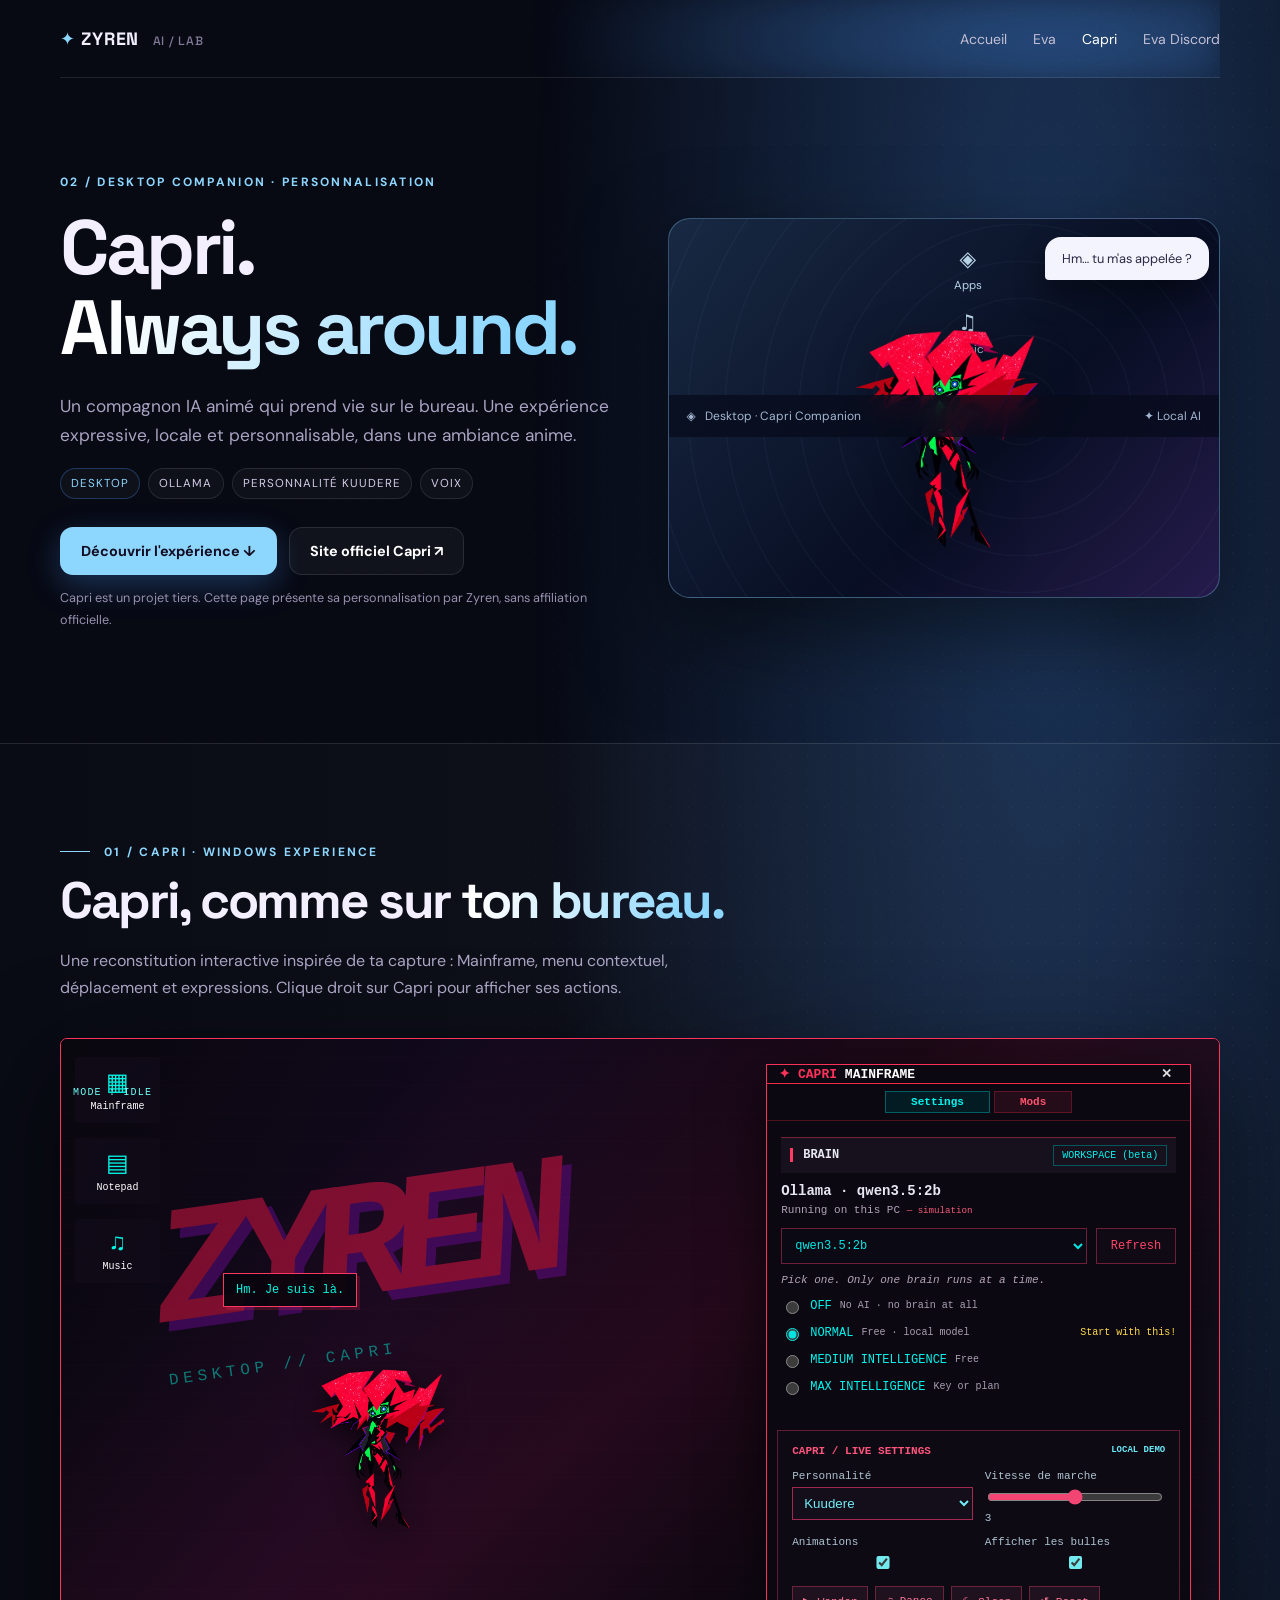
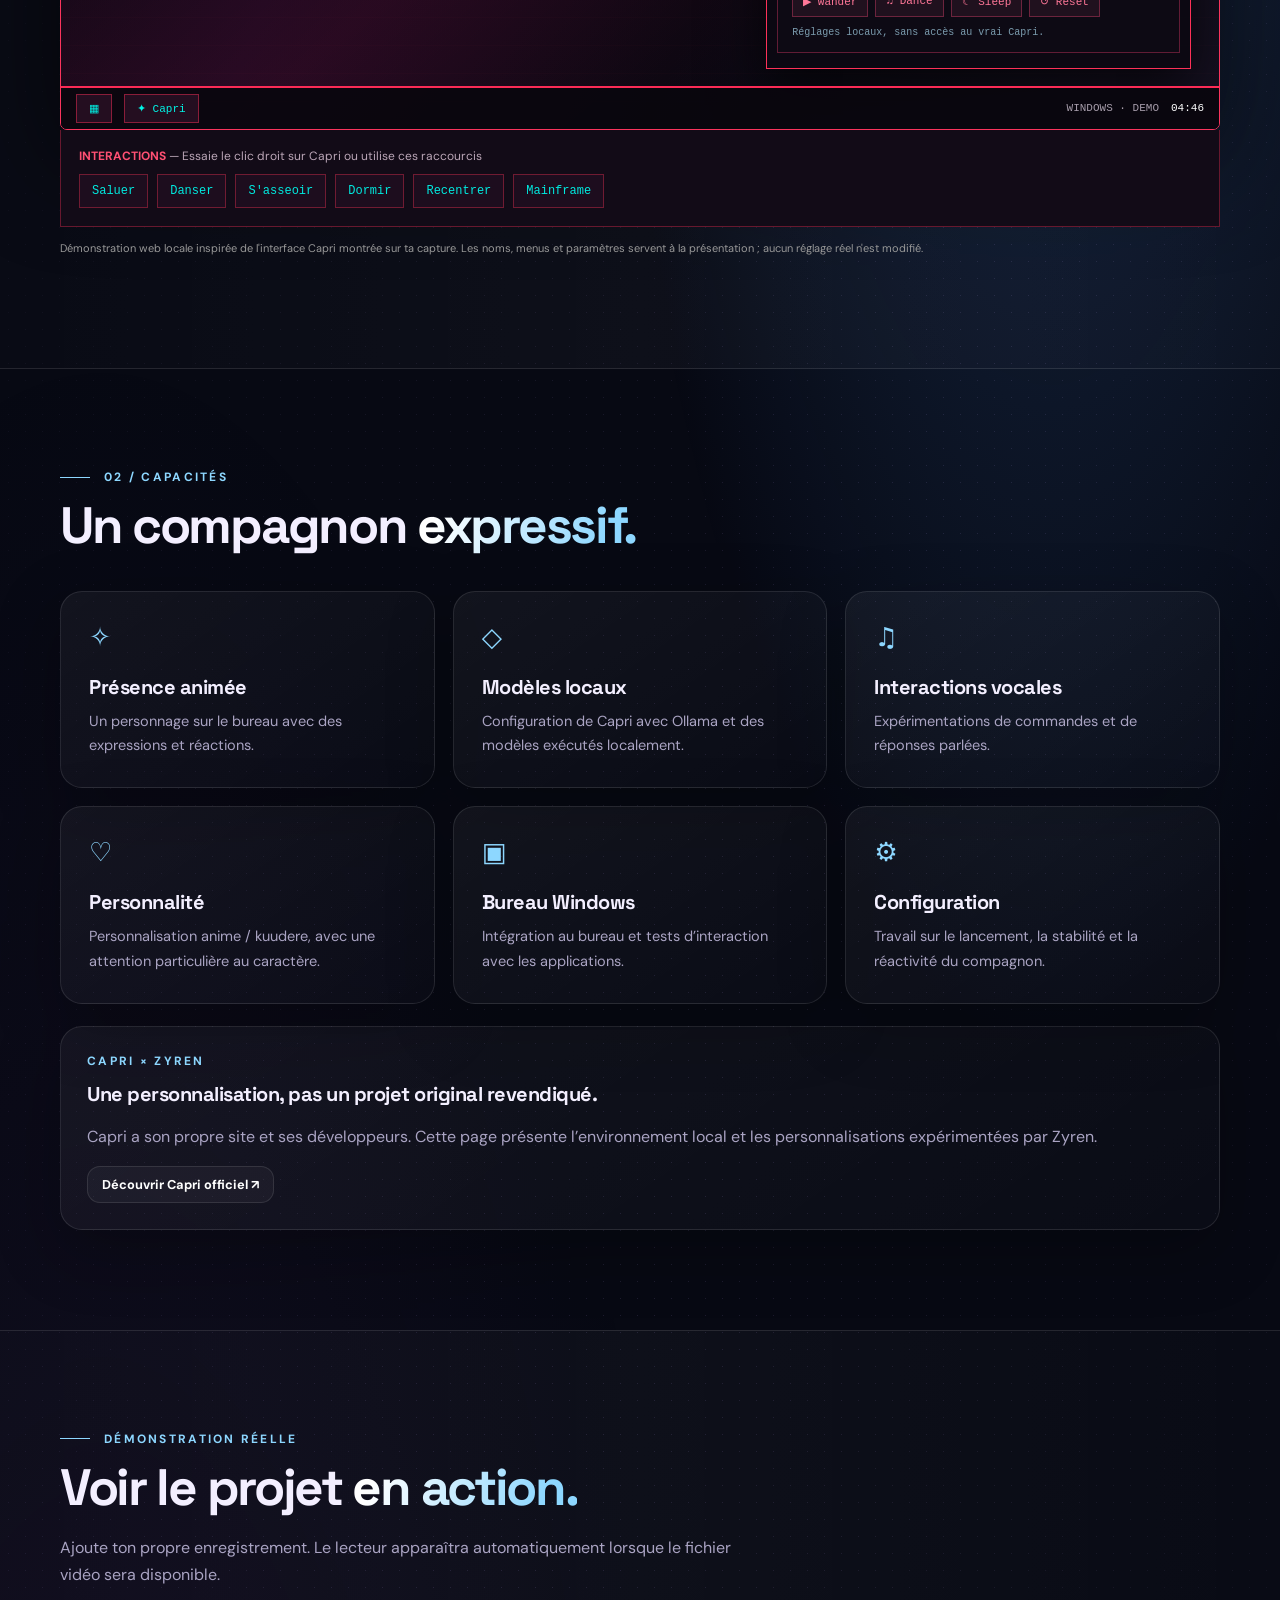
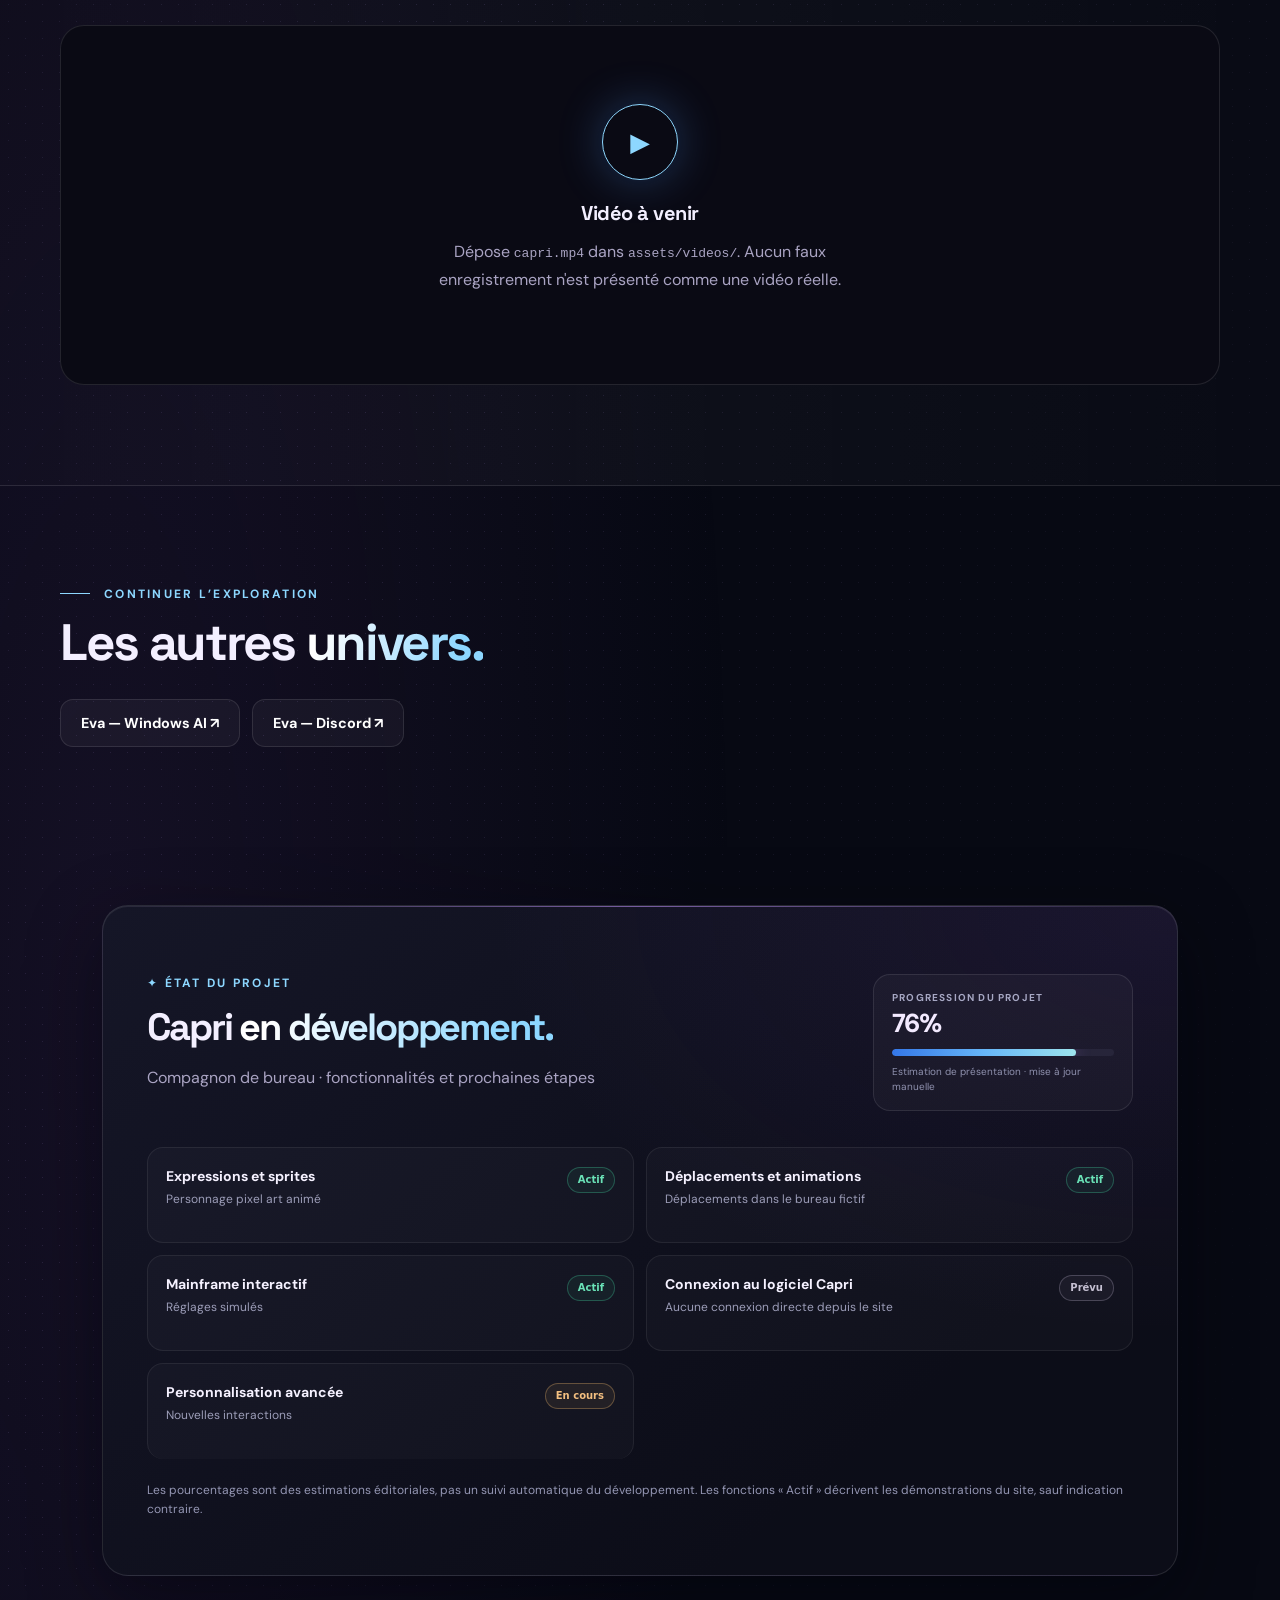
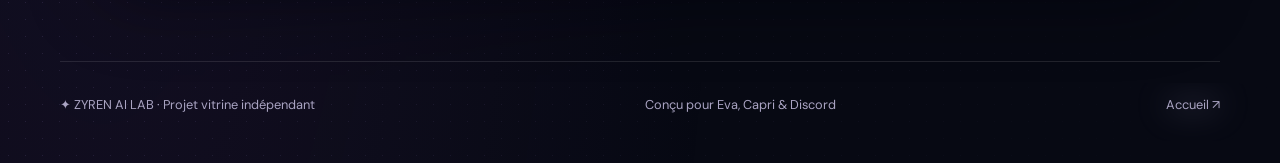
==== commit 4ede4d93: "refonte 1.2" ====
--- a/capri.html
+++ b/capri.html
@@ -1,6 +1,6 @@
 <!DOCTYPE html>
 
-<html lang="fr"><head><meta charset="utf-8"/><meta content="width=device-width,initial-scale=1" name="viewport"/><meta content="#080812" name="theme-color"/><meta content="Zyren AI Lab — Eva, Capri et Eva Discord : trois expériences IA, trois univers." name="description"/><title>Capri — Zyren AI Lab</title><link href="css/global.css" rel="stylesheet"/><link href="css/capri.css" rel="stylesheet"/><link href="css/capri-real.css" rel="stylesheet"/><link rel="stylesheet" href="css/v6.css"></head><body class="v6-page" class="capri"><header class="nav container"><a class="brand" href="index.html"><b>✦</b> ZYREN <span>AI / LAB</span></a><nav aria-label="Navigation principale" class="nav-links"><a class="" href="index.html">Accueil</a><a class="" href="eva.html">Eva</a><a class="active" href="capri.html">Capri</a><a class="" href="discord.html">Eva Discord</a></nav><button aria-expanded="false" aria-label="Ouvrir le menu" class="nav-menu" data-menu="">☰</button></header><main><section class="hero container hero-split"><div class="hero-copy reveal"><div class="eyebrow">02 / DESKTOP COMPANION · PERSONNALISATION</div><h1>Capri.<br/><span class="gradient">Always around.</span></h1><p class="lead">Un compagnon IA animé qui prend vie sur le bureau. Une expérience expressive, locale et personnalisable, dans une ambiance anime.</p><div class="tags"><span class="tag accent">Desktop</span><span class="tag">Ollama</span><span class="tag">Personnalité kuudere</span><span class="tag">Voix</span></div><div class="actions"><a class="btn primary" href="#demo">Découvrir l'expérience ↓</a><a class="btn ghost" href="https://capriai.app/" rel="noopener noreferrer" target="_blank">Site officiel Capri ↗</a></div><p class="note">Capri est un projet tiers. Cette page présente sa personnalisation par Zyren, sans affiliation officielle.</p></div><div class="stage reveal"><div class="capri-desktop"><div class="desktop-icons"><span><b>◈</b>Apps</span><span><b>♫</b>Music</span><span><b>▣</b>Files</span></div><div class="capri-sprite-wrap"><img alt="Capri, sprite original" class="capri-sprite" data-capri-sprite="" draggable="false" src="assets/capri/capri-neutral.png"/></div><div class="speech" data-capri-speech="">Hm… tu m'as appelée ?</div><div class="desktop-bar">◈   Desktop · Capri Companion <span style="float:right">✦ Local AI</span></div></div></div></section><section class="section section-alt" id="demo"><div class="container cr-wrap"><div class="section-head reveal"><div class="eyebrow section-index">01 / CAPRI · WINDOWS EXPERIENCE</div><h2>Capri, comme sur <span class="gradient">ton bureau.</span></h2><p>Une reconstitution interactive inspirée de ta capture : Mainframe, menu contextuel, déplacement et expressions. Clique droit sur Capri pour afficher ses actions.</p></div>
+<html lang="fr"><head><meta charset="utf-8"/><meta content="width=device-width,initial-scale=1" name="viewport"/><meta content="#080812" name="theme-color"/><meta content="Zyren AI Lab — Eva, Capri et Eva Discord : trois expériences IA, trois univers." name="description"/><title>Capri — Zyren AI Lab</title><link href="css/global.css" rel="stylesheet"/><link href="css/capri.css" rel="stylesheet"/><link href="css/capri-real.css" rel="stylesheet"/><link rel="stylesheet" href="css/v6.css"><link rel="stylesheet" href="css/v7.css"><link rel="stylesheet" href="css/v8.css"><link rel="stylesheet" href="css/v11.css"></head><body class="v6-page capri"><header class="nav container"><a class="brand" href="index.html"><b>✦</b> ZYREN <span>AI / LAB</span></a><nav aria-label="Navigation principale" class="nav-links"><a class="" href="index.html">Accueil</a><a class="" href="eva.html">Eva</a><a class="active" href="capri.html">Capri</a><a class="" href="discord.html">Eva Discord</a></nav><button aria-expanded="false" aria-label="Ouvrir le menu" class="nav-menu" data-menu="">☰</button></header><main><section class="hero container hero-split"><div class="hero-copy reveal"><div class="eyebrow">02 / DESKTOP COMPANION · PERSONNALISATION</div><h1>Capri.<br/><span class="gradient">Always around.</span></h1><p class="lead">Un compagnon IA animé qui prend vie sur le bureau. Une expérience expressive, locale et personnalisable, dans une ambiance anime.</p><div class="tags"><span class="tag accent">Desktop</span><span class="tag">Ollama</span><span class="tag">Personnalité kuudere</span><span class="tag">Voix</span></div><div class="actions"><a class="btn primary" href="#demo">Découvrir l'expérience ↓</a><a class="btn ghost" href="https://capriai.app/" rel="noopener noreferrer" target="_blank">Site officiel Capri ↗</a></div><p class="note">Capri est un projet tiers. Cette page présente sa personnalisation par Zyren, sans affiliation officielle.</p></div><div class="stage reveal"><div class="capri-desktop"><div class="desktop-icons"><span><b>◈</b>Apps</span><span><b>♫</b>Music</span><span><b>▣</b>Files</span></div><div class="capri-sprite-wrap"><img alt="Capri, sprite original" class="capri-sprite" data-capri-sprite="" draggable="false" src="assets/capri/capri-neutral.png"/></div><div class="speech" data-capri-speech="">Hm… tu m'as appelée ?</div><div class="desktop-bar">◈   Desktop · Capri Companion <span style="float:right">✦ Local AI</span></div></div></div></section><section class="section section-alt" id="demo"><div class="container cr-wrap"><div class="section-head reveal"><div class="eyebrow section-index">01 / CAPRI · WINDOWS EXPERIENCE</div><h2>Capri, comme sur <span class="gradient">ton bureau.</span></h2><p>Une reconstitution interactive inspirée de ta capture : Mainframe, menu contextuel, déplacement et expressions. Clique droit sur Capri pour afficher ses actions.</p></div>
 <div class="cr-shell reveal" id="crShell">
 <div class="cr-desktop" id="crDesktop">
 <div class="cr-mode-label" id="crModeLabel">MODE : IDLE</div><div class="cr-bg-text"><b>ZYREN</b><span>DESKTOP // CAPRI</span></div>
@@ -11,4 +11,4 @@
 <div class="cr-app" hidden="" id="crApp"><div class="cr-app-title"><span id="crAppTitle">NOTEPAD</span><button aria-label="Fermer" id="crAppClose">✕</button></div><div id="crAppBody"></div></div>
 <div class="cr-mainframe" id="crMainframe"><div class="cr-main-head"><span>✦ CAPRI <b>MAINFRAME</b></span><button aria-label="Fermer le Mainframe" id="crMainClose">✕</button></div><div class="cr-tabs"><button class="active">Settings</button><button id="crModsTab">Mods</button></div><div class="cr-main-scroll" id="crMainScroll"><div class="cr-heading"><b>BRAIN</b><span>WORKSPACE (beta)</span></div><div class="cr-setting-title">Ollama · qwen3.5:2b</div><div class="cr-muted">Running on this PC <small>— simulation</small></div><div class="cr-input-row"><select id="crModel"><option>qwen3.5:2b</option><option>llama3.2:latest</option></select><button id="crRefresh">Refresh</button></div><div class="cr-hint">Pick one. Only one brain runs at a time.</div><div class="cr-radio"><label><input name="crBrain" type="radio" value="off"/> OFF <small>No AI · no brain at all</small></label><label><input checked="" name="crBrain" type="radio" value="normal"/> NORMAL <small>Free · local model</small><em>Start with this!</em></label><label><input name="crBrain" type="radio" value="medium"/> MEDIUM INTELLIGENCE <small>Free</small></label><label><input name="crBrain" type="radio" value="max"/> MAX INTELLIGENCE <small>Key or plan</small></label></div><div class="cr-heading"><b>VOICE</b><span>Ctrl + Alt + V to talk</span></div><div class="cr-radio"><label><input checked="" name="crVoice" type="radio" value="off"/> OFF <small>Silent · text only</small></label><label><input name="crVoice" type="radio" value="prebuilt"/> PREBUILT LOCAL <small>Her voices · free</small></label><label><input name="crVoice" type="radio" value="custom"/> CUSTOM LOCAL <small>Your own model</small></label><label><input name="crVoice" type="radio" value="cloud"/> CLOUD VOICE <small>Needs a key</small></label></div><div class="cr-input-row"><select id="crMic"><option>Mic: default</option><option>Mic: simulated USB</option></select><button id="crTest">Test</button></div><div class="cr-input-row"><select id="crSpeaker"><option>Her speaker: Default</option><option>Her speaker: Headphones</option></select></div><div class="cr-heading"><b>DESKTOP</b><span>Companion behavior</span></div><div class="cr-toggle-list"><label><input id="crWanderPanel" type="checkbox"/> Wander around</label><label><input checked="" id="crDancePanel" type="checkbox"/> Dance to music</label><label><input checked="" id="crSitPanel" type="checkbox"/> Sit on windows</label></div><div class="cr-main-buttons"><button data-cr-action="dance">Dance</button><button data-cr-action="sit">Sit here</button><button data-cr-action="reset">Reset</button></div><div class="cr-notice">Interactive portfolio simulation. No real Ollama, microphone or Capri settings are changed.</div></div><div class="cr-v6-settings"><div class="cr-v6-title">CAPRI / LIVE SETTINGS <span>LOCAL DEMO</span></div><div class="cr-v6-grid"><label>Personnalité<select id="crPersona"><option>Kuudere</option><option>Genki</option><option>Tsundere</option></select></label><label>Vitesse de marche<input id="crSpeed" max="5" min="1" type="range" value="3"/><output id="crSpeedValue">3</output></label><label>Animations<input checked="" id="crMotion" type="checkbox"/></label><label>Afficher les bulles<input checked="" id="crBubbleToggle" type="checkbox"/></label></div><div class="cr-v6-buttons"><button id="crV6Wander">▶ Wander</button><button id="crV6Dance">♫ Dance</button><button id="crV6Sleep">☾ Sleep</button><button id="crV6Reset">↺ Reset</button></div><div class="cr-v6-foot" id="crSettingStatus" role="status">Réglages locaux, sans accès au vrai Capri.</div></div></div>
 <div class="cr-taskbar"><button id="crStart">▦</button><button data-cr-open="mainframe">✦ Capri</button><span>WINDOWS · DEMO</span><time id="crClock"></time></div>
-</div></div><div class="cr-toolbar"><span><b>INTERACTIONS</b> — Essaie le clic droit sur Capri ou utilise ces raccourcis</span><div><button data-cr-action="wave">Saluer</button><button data-cr-action="dance">Danser</button><button data-cr-action="sit">S'asseoir</button><button data-cr-action="sleep">Dormir</button><button data-cr-action="center">Recentrer</button><button data-cr-open="mainframe">Mainframe</button></div></div><p class="cr-caption">Démonstration web locale inspirée de l'interface Capri montrée sur ta capture. Les noms, menus et paramètres servent à la présentation ; aucun réglage réel n'est modifié.</p></div></section><section class="section"><div class="container"><div class="section-head reveal"><div class="eyebrow section-index">02 / Capacités</div><h2>Un compagnon <span class="gradient">expressif.</span></h2></div><div class="grid3"><article class="feature panel reveal"><div class="glyph">✧</div><h3>Présence animée</h3><p>Un personnage sur le bureau avec des expressions et réactions.</p></article><article class="feature panel reveal"><div class="glyph">◇</div><h3>Modèles locaux</h3><p>Configuration de Capri avec Ollama et des modèles exécutés localement.</p></article><article class="feature panel reveal"><div class="glyph">♫</div><h3>Interactions vocales</h3><p>Expérimentations de commandes et de réponses parlées.</p></article><article class="feature panel reveal"><div class="glyph">♡</div><h3>Personnalité</h3><p>Personnalisation anime / kuudere, avec une attention particulière au caractère.</p></article><article class="feature panel reveal"><div class="glyph">▣</div><h3>Bureau Windows</h3><p>Intégration au bureau et tests d’interaction avec les applications.</p></article><article class="feature panel reveal"><div class="glyph">⚙</div><h3>Configuration</h3><p>Travail sur le lancement, la stabilité et la réactivité du compagnon.</p></article></div><div class="panel reveal" style="padding:26px;margin-top:22px"><div class="eyebrow">Capri × Zyren</div><h3 style="margin-top:12px">Une personnalisation, pas un projet original revendiqué.</h3><p>Capri a son propre site et ses développeurs. Cette page présente l’environnement local et les personnalisations expérimentées par Zyren.</p><a class="btn ghost small" href="https://capriai.app/" rel="noopener noreferrer" target="_blank">Découvrir Capri officiel ↗</a></div></div></section><section class="section section-alt" id="video"><div class="container"><div class="section-head reveal"><div class="eyebrow section-index">Démonstration réelle</div><h2>Voir le projet <span class="gradient">en action.</span></h2><p>Ajoute ton propre enregistrement. Le lecteur apparaîtra automatiquement lorsque le fichier vidéo sera disponible.</p></div><div class="video-shell reveal" data-video="assets/videos/capri.mp4"><div class="video-empty"><div class="play">▶</div><h3>Vidéo à venir</h3><p>Dépose <code>capri.mp4</code> dans <code>assets/videos/</code>. Aucun faux enregistrement n'est présenté comme une vidéo réelle.</p></div></div></div></section><section class="section"><div class="container"><div class="eyebrow section-index">Continuer l’exploration</div><h2>Les autres <span class="gradient">univers.</span></h2><div class="actions"><a class="btn ghost" href="eva.html">Eva — Windows AI ↗</a><a class="btn ghost" href="discord.html">Eva — Discord ↗</a></div></div></section></main><footer class="footer container"><span>✦ ZYREN AI LAB · Projet vitrine indépendant</span><span>Conçu pour Eva, Capri &amp; Discord</span><a href="index.html">Accueil ↗</a></footer><script defer="" src="js/main.js"></script><script defer="" src="js/capri-real.js"></script><script defer src="js/capri-v6.js"></script><script defer src="js/site-v6.js"></script></body></html>+</div></div><div class="cr-toolbar"><span><b>INTERACTIONS</b> — Essaie le clic droit sur Capri ou utilise ces raccourcis</span><div><button data-cr-action="wave">Saluer</button><button data-cr-action="dance">Danser</button><button data-cr-action="sit">S'asseoir</button><button data-cr-action="sleep">Dormir</button><button data-cr-action="center">Recentrer</button><button data-cr-open="mainframe">Mainframe</button></div></div><p class="cr-caption">Démonstration web locale inspirée de l'interface Capri montrée sur ta capture. Les noms, menus et paramètres servent à la présentation ; aucun réglage réel n'est modifié.</p></div></section><section class="section"><div class="container"><div class="section-head reveal"><div class="eyebrow section-index">02 / Capacités</div><h2>Un compagnon <span class="gradient">expressif.</span></h2></div><div class="grid3"><article class="feature panel reveal"><div class="glyph">✧</div><h3>Présence animée</h3><p>Un personnage sur le bureau avec des expressions et réactions.</p></article><article class="feature panel reveal"><div class="glyph">◇</div><h3>Modèles locaux</h3><p>Configuration de Capri avec Ollama et des modèles exécutés localement.</p></article><article class="feature panel reveal"><div class="glyph">♫</div><h3>Interactions vocales</h3><p>Expérimentations de commandes et de réponses parlées.</p></article><article class="feature panel reveal"><div class="glyph">♡</div><h3>Personnalité</h3><p>Personnalisation anime / kuudere, avec une attention particulière au caractère.</p></article><article class="feature panel reveal"><div class="glyph">▣</div><h3>Bureau Windows</h3><p>Intégration au bureau et tests d’interaction avec les applications.</p></article><article class="feature panel reveal"><div class="glyph">⚙</div><h3>Configuration</h3><p>Travail sur le lancement, la stabilité et la réactivité du compagnon.</p></article></div><div class="panel reveal" style="padding:26px;margin-top:22px"><div class="eyebrow">Capri × Zyren</div><h3 style="margin-top:12px">Une personnalisation, pas un projet original revendiqué.</h3><p>Capri a son propre site et ses développeurs. Cette page présente l’environnement local et les personnalisations expérimentées par Zyren.</p><a class="btn ghost small" href="https://capriai.app/" rel="noopener noreferrer" target="_blank">Découvrir Capri officiel ↗</a></div></div></section><section class="section section-alt" id="video"><div class="container"><div class="section-head reveal"><div class="eyebrow section-index">Démonstration réelle</div><h2>Voir le projet <span class="gradient">en action.</span></h2><p>Ajoute ton propre enregistrement. Le lecteur apparaîtra automatiquement lorsque le fichier vidéo sera disponible.</p></div><div class="video-shell reveal" data-video="assets/videos/capri.mp4"><div class="video-empty"><div class="play">▶</div><h3>Vidéo à venir</h3><p>Dépose <code>capri.mp4</code> dans <code>assets/videos/</code>. Aucun faux enregistrement n'est présenté comme une vidéo réelle.</p></div></div></div></section><section class="section"><div class="container"><div class="eyebrow section-index">Continuer l’exploration</div><h2>Les autres <span class="gradient">univers.</span></h2><div class="actions"><a class="btn ghost" href="eva.html">Eva — Windows AI ↗</a><a class="btn ghost" href="discord.html">Eva — Discord ↗</a></div></div></section><section class="project-status-section" id="progression" aria-labelledby="progression-title"><div class="project-status-shell"><div class="project-status-head"><div><p class="eyebrow">✦ ÉTAT DU PROJET</p><h2 id="progression-title">Capri <span class="gradient">en développement.</span></h2><p>Compagnon de bureau · fonctionnalités et prochaines étapes</p></div><div class="progress-card" style="--progress:83%" role="group" aria-label="Progression indicative de Capri : 83 pour cent"><div class="progress-label"><span>PROGRESSION DU PROJET</span><span class="progress-value">83%</span></div><div class="progress-track"><span class="progress-fill"></span></div><p class="progress-note">Estimation de présentation · mise à jour manuelle</p></div></div><div class="project-status-list"><div class="project-status-row"><div><strong>Expressions et sprites</strong><small>Personnage pixel art animé</small></div><span class="project-status-badge ">Actif</span></div><div class="project-status-row"><div><strong>Déplacements et animations</strong><small>Déplacements dans le bureau fictif</small></div><span class="project-status-badge ">Actif</span></div><div class="project-status-row"><div><strong>Mainframe interactif</strong><small>Réglages simulés</small></div><span class="project-status-badge ">Actif</span></div><div class="project-status-row"><div><strong>Connexion au logiciel Capri</strong><small>Aucune connexion directe depuis le site</small></div><span class="project-status-badge pending">Prévu</span></div><div class="project-status-row"><div><strong>Personnalisation avancée</strong><small>Nouvelles interactions</small></div><span class="project-status-badge wip">En cours</span></div></div><p class="project-status-disclaimer">Les pourcentages sont des estimations éditoriales, pas un suivi automatique du développement. Les fonctions « Actif » décrivent les démonstrations du site, sauf indication contraire.</p></div></section></main><footer class="footer container"><span>✦ ZYREN AI LAB · Projet vitrine indépendant</span><span>Conçu pour Eva, Capri &amp; Discord</span><a href="index.html">Accueil ↗</a></footer><script defer="" src="js/main.js"></script><script defer="" src="js/capri-real.js"></script><script defer src="js/capri-v6.js"></script><script defer src="js/site-v6.js"></script><script defer src="js/progress-v7.js"></script><script src="js/uiverse-v8.js" defer></script><script src="js/site-v11.js" defer></script></body></html>
--- a/css/v7.css
+++ b/css/v7.css
@@ -0,0 +1,29 @@
+
+/* V7 — Project progress / Rose-inspired pixel dashboard */
+:root{--pixel-purple:#c77dff;--pixel-pink:#ff67c5;--pixel-green:#39e9a4}
+.progress-card{margin:18px 0 14px;padding:13px 14px;border:1px solid #6c507b;background:#100e1b;box-shadow:4px 4px 0 #06040a;position:relative}
+.progress-card:before{content:'✦';position:absolute;right:10px;top:7px;color:#ff7dc7;font-size:11px}
+.progress-label{display:flex;justify-content:space-between;gap:8px;align-items:center;font-size:12px;color:#e8d9f0;font-weight:700}
+.progress-value{color:var(--pixel-pink);font-size:18px;font-weight:900;letter-spacing:.5px}
+.progress-track{margin-top:10px;height:11px;border:1px solid #a77ab7;background:repeating-linear-gradient(90deg,#282039 0 9px,#100e1b 9px 12px);overflow:hidden}
+.progress-fill{display:block;height:100%;width:0;background:repeating-linear-gradient(90deg,#f67ac6 0 11px,#ffb65e 11px 23px,#b879fa 23px 34px,#63e7b0 34px 45px);transition:width 1.4s cubic-bezier(.2,.8,.2,1)}
+.progress-card.is-visible .progress-fill{width:var(--progress)}
+.progress-note{font-size:11px;color:#b5a4c4;margin:8px 0 0}
+.project-status-section{margin:38px auto 60px;max-width:1050px;padding:0 22px}
+.project-status-shell{border:1px solid #72527f;background:linear-gradient(135deg,#130e1e,#090912 70%);padding:clamp(18px,4vw,34px);box-shadow:7px 7px 0 #08040d}
+.project-status-head{display:flex;align-items:center;justify-content:space-between;gap:16px;flex-wrap:wrap;margin-bottom:20px}
+.project-status-head h2{font-size:clamp(22px,3vw,32px);margin:0!important;letter-spacing:-.03em}
+.project-status-head .progress-card{min-width:min(100%,280px);margin:0}
+.project-status-list{display:grid;gap:0}
+.project-status-row{display:flex;justify-content:space-between;gap:16px;align-items:center;border-bottom:1px solid #513359;padding:13px 2px}
+.project-status-row:last-child{border-bottom:0}
+.project-status-row strong{font-size:14px;color:#f4e9fa;display:block}
+.project-status-row small{font-size:12px;color:#b9a6c6;display:block;margin-top:5px}
+.project-status-badge{flex:none;border:1px solid #39e9a4;color:#39e9a4;padding:5px 9px;font:700 11px/1.2 monospace}
+.project-status-badge.pending{color:#d8b1fa;border-color:#8e679e}
+.project-status-badge.wip{color:#ffbc74;border-color:#ffbc74}
+.project-status-disclaimer{font-size:12px;color:#b8a4c4;margin-top:20px;line-height:1.6}
+.project-card .progress-card{margin-top:16px}
+.project-card .project-card-body .go{display:inline-block;margin-top:12px}
+@media(max-width:540px){.project-status-row{align-items:flex-start}.project-status-badge{font-size:10px}.progress-card{padding:11px}}
+@media(prefers-reduced-motion:reduce){.progress-fill{transition:none}}
--- a/css/v8.css
+++ b/css/v8.css
@@ -0,0 +1,40 @@
+
+/* Zyren V8 — original UI inspired by Uiverse interaction patterns, not a copied component */
+:root{--z8-ease:cubic-bezier(.2,.8,.2,1)}
+body{background-color:#070913}
+.project-card{isolation:isolate;position:relative;overflow:hidden;border:1px solid rgba(179,156,255,.17)!important;border-radius:23px!important;background:linear-gradient(148deg,rgba(32,32,55,.87),rgba(12,13,26,.96))!important;box-shadow:0 16px 46px #03040c55,inset 0 1px #ffffff13!important;transition:transform .35s var(--z8-ease),border-color .3s,box-shadow .35s!important}
+.project-card:hover{transform:translateY(-9px)!important;border-color:rgba(194,157,255,.55)!important;box-shadow:0 28px 70px #05020f99,0 0 36px #9c68f21b!important}
+.project-card::before{content:"";position:absolute;z-index:-1;inset:0;pointer-events:none;background:radial-gradient(350px circle at var(--mx,50%) var(--my,15%),rgba(173,113,255,.15),transparent 67%);opacity:0;transition:opacity .3s}
+.project-card:hover::before{opacity:1}
+.project-card .project-art{border-radius:18px 18px 0 0;filter:saturate(.9)}
+.project-card .project-card-body{position:relative}
+.project-card .progress-card,.project-status-head .progress-card{--accent:#ae82ff;position:relative;display:grid;grid-template-columns:1fr auto;align-items:center;gap:8px;margin:24px 0 8px;padding:0;background:transparent;border:0;box-shadow:none;min-width:0}
+.progress-card::before{display:none}
+.progress-label{display:flex;flex-direction:column;align-items:flex-start;gap:5px;font-size:10px;font-weight:700;letter-spacing:.12em;color:#a7a8c4}
+.progress-value{font-size:26px;line-height:1.1;letter-spacing:-.06em;font-weight:800;color:#f3eaff}
+.progress-track{grid-column:1/-1;position:relative;height:7px;border:0;border-radius:999px;margin:3px 0 0;overflow:hidden;background:#27253a}
+.progress-fill{width:0;height:100%;border-radius:inherit;background:linear-gradient(90deg,#6c62ff,#b06bfa,#e18fe9);box-shadow:0 0 16px #aa76ff7a;transition:width 1.35s var(--z8-ease)}
+.progress-card.is-visible .progress-fill{width:var(--progress)}
+.progress-note{grid-column:1/-1;margin:0;color:#8f91ae;font-size:10px;line-height:1.5}
+.project-card .go{transition:letter-spacing .25s,color .25s}
+.project-card:hover .go{letter-spacing:.035em;color:#d5baff}
+.project-status-section{max-width:1120px;margin:58px auto 85px}
+.project-status-shell{position:relative;overflow:hidden;border:1px solid #ffffff1c;border-radius:26px;padding:clamp(22px,4vw,44px);background:radial-gradient(ellipse at 100% 0%,#653da024,transparent 45%),linear-gradient(140deg,#151627,#0c0d18 75%);box-shadow:0 24px 75px #02030a77,inset 0 1px #ffffff12}
+.project-status-shell::before{content:"";position:absolute;inset:0 0 auto;height:1px;background:linear-gradient(90deg,transparent,#bc8cff88,transparent)}
+.project-status-head{align-items:center;gap:28px;margin-bottom:28px}
+.project-status-head h2{font-size:clamp(26px,3vw,38px);letter-spacing:-.055em}
+.project-status-head .progress-card{width:260px;padding:16px 18px;border:1px solid #ffffff19;border-radius:17px;background:#ffffff08}
+.project-status-list{display:grid;grid-template-columns:repeat(2,minmax(0,1fr));gap:12px}
+.project-status-row{position:relative;align-items:flex-start;min-height:96px;padding:19px 18px;border:1px solid #ffffff12;border-radius:16px;background:#ffffff06;transition:background .25s,transform .25s,border-color .25s}
+.project-status-row:hover{background:#b88bff0c;transform:translateY(-3px);border-color:#b58bff55}
+.project-status-row strong{font-size:14px;color:#f5f1ff}
+.project-status-row small{font-size:12px;line-height:1.5;color:#9c9db8}
+.project-status-badge{border-radius:999px;padding:6px 10px;border:1px solid #43d6a34d;background:#43d6a310;color:#6ae2b7;font:700 10px/1.2 system-ui;white-space:nowrap}
+.project-status-badge.wip{border-color:#e9b46a55;background:#e9b46a13;color:#f3bf80}
+.project-status-badge.pending{border-color:#a49bb555;background:#a49bb511;color:#c4bfd1}
+.project-status-disclaimer{font-size:12px;color:#9496b3;margin-top:22px}
+body.eva .progress-fill{background:linear-gradient(90deg,#735cff,#b86dff,#f08dd7)}
+body.capri .progress-fill{background:linear-gradient(90deg,#3477e8,#67b6f8,#9de4ed)}
+body.discord .progress-fill{background:linear-gradient(90deg,#5865f2,#8a85ff,#bd9df8)}
+@media(max-width:680px){.project-status-list{grid-template-columns:1fr}.project-status-head .progress-card{width:100%}.project-status-row{min-height:0}.project-card:hover{transform:none!important}}
+@media(prefers-reduced-motion:reduce){.project-card,.project-status-row,.progress-fill{transition:none!important}.project-card:hover,.project-status-row:hover{transform:none!important}}
--- a/css/v11.css
+++ b/css/v11.css
@@ -0,0 +1,22 @@
+/* V11: shared polish, keyboard support and responsive refinements */
+:root{--v11-glow:#b28aff;scroll-behavior:smooth}
+::selection{background:#986cf1;color:#fff}
+:focus-visible{outline:2px solid #c6a5ff!important;outline-offset:4px}
+body{overflow-x:hidden}
+.v11-scroll{position:fixed;z-index:9999;left:0;top:0;height:3px;width:0;background:linear-gradient(90deg,#5b64f5,#c183ff,#ed9ddd);box-shadow:0 0 14px #a676ff;pointer-events:none;transform-origin:left}
+.v11-grain{position:fixed;z-index:0;inset:0;pointer-events:none;opacity:.13;background-image:radial-gradient(#b9a4f3 0.55px,transparent .65px);background-size:17px 17px;mask-image:linear-gradient(110deg,transparent 5%,black 55%,transparent 100%)}
+main,header,footer{position:relative;z-index:1}
+.nav{backdrop-filter:blur(16px);-webkit-backdrop-filter:blur(16px)}
+a.btn,.btn,.project-card{transition-property:transform,box-shadow,background-color,border-color,color;transition-duration:.28s;transition-timing-function:cubic-bezier(.2,.8,.2,1)}
+a.btn:hover,.btn:hover{transform:translateY(-3px)}
+a.btn:active,.btn:active{transform:translateY(0) scale(.98)}
+.v11-floating-nav{position:fixed;z-index:50;right:22px;bottom:22px;display:flex;gap:7px;padding:8px;border:1px solid #b59bff3d;background:#10101fe8;box-shadow:0 12px 50px #0008;backdrop-filter:blur(16px);border-radius:18px}
+.v11-floating-nav a{display:grid;place-items:center;min-width:40px;height:40px;padding:0 10px;border:1px solid transparent;border-radius:11px;text-decoration:none;color:#bdb5d8;font:700 10px/1.2 system-ui;letter-spacing:.03em;transition:background .25s,color .25s,transform .25s}
+.v11-floating-nav a:hover,.v11-floating-nav a[aria-current=page]{background:#a679ff24;border-color:#ab87fc66;color:#f5edff;transform:translateY(-2px)}
+.v11-floating-nav a span{display:block;font-size:18px;margin-bottom:3px}
+.v11-fade{animation:v11-appear .65s ease both}
+@keyframes v11-appear{from{opacity:0;transform:translateY(13px)}to{opacity:1;transform:translateY(0)}}
+.v11-top{position:fixed;right:25px;bottom:96px;z-index:50;display:grid;place-items:center;width:40px;height:40px;border:1px solid #aa86ef60;border-radius:13px;background:#171327e8;color:#e9d9ff;cursor:pointer;opacity:0;pointer-events:none;transform:translateY(8px);transition:opacity .25s,transform .25s}
+.v11-top.show{opacity:1;pointer-events:auto;transform:translateY(0)}
+@media(max-width:720px){.v11-floating-nav{right:8px;bottom:8px;left:8px;justify-content:space-around}.v11-floating-nav a{min-width:0;flex:1;font-size:9px}.v11-top{bottom:90px;right:12px}.hero h1{overflow-wrap:break-word}}
+@media(prefers-reduced-motion:reduce){:root{scroll-behavior:auto}.v11-fade{animation:none!important}a.btn,.btn,.v11-floating-nav a{transition:none!important}}
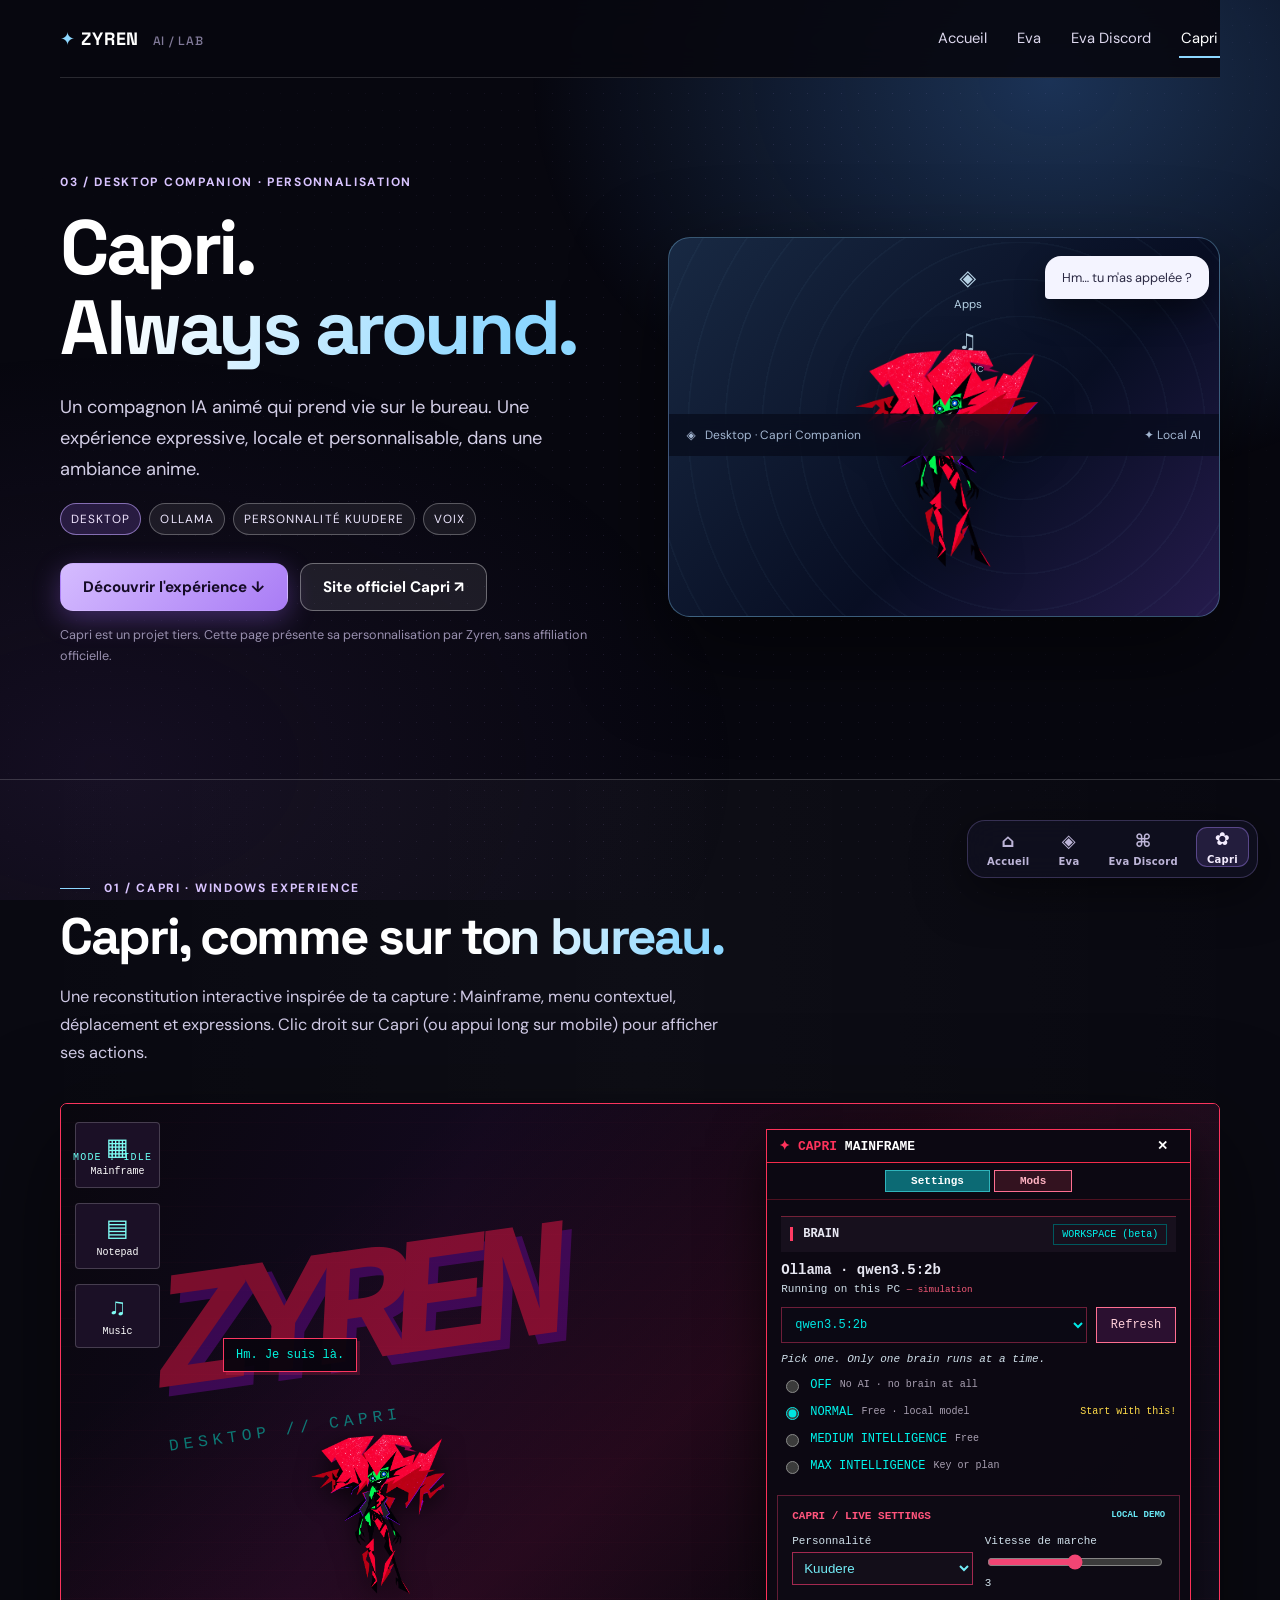
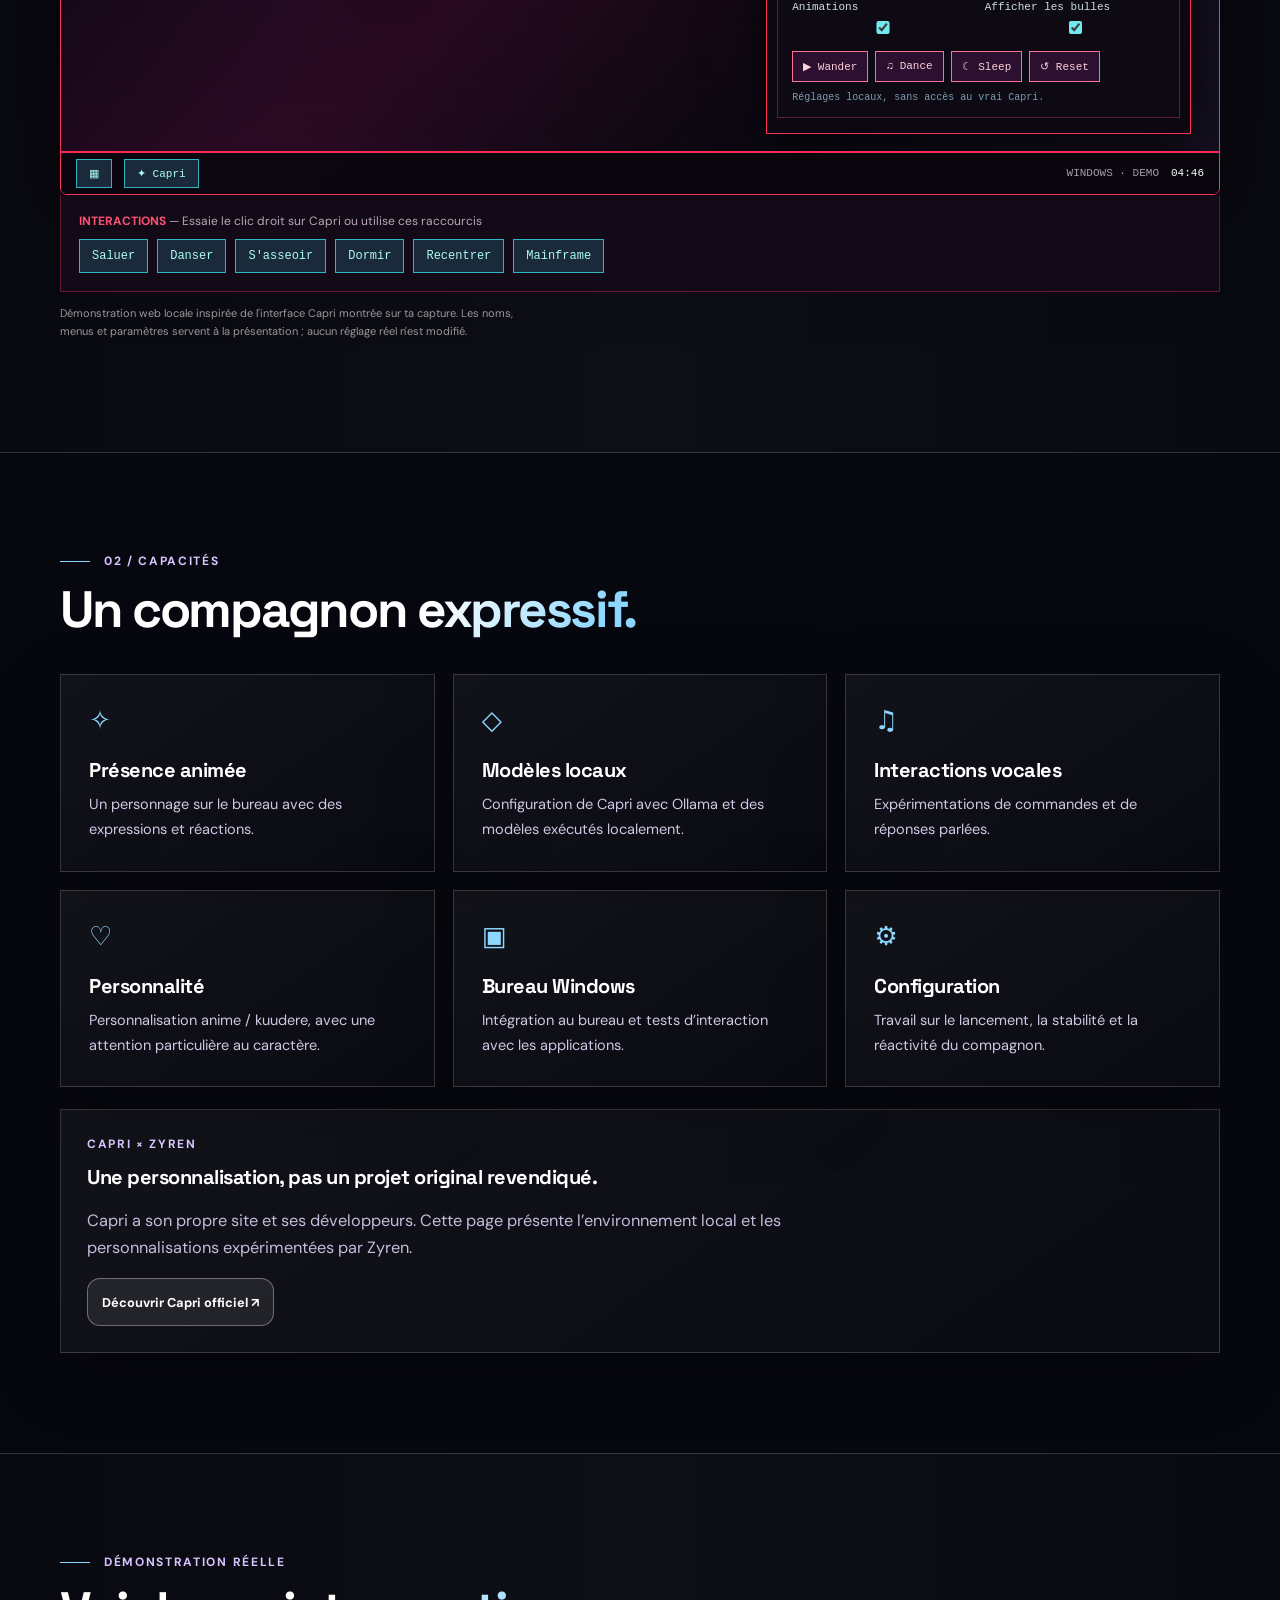
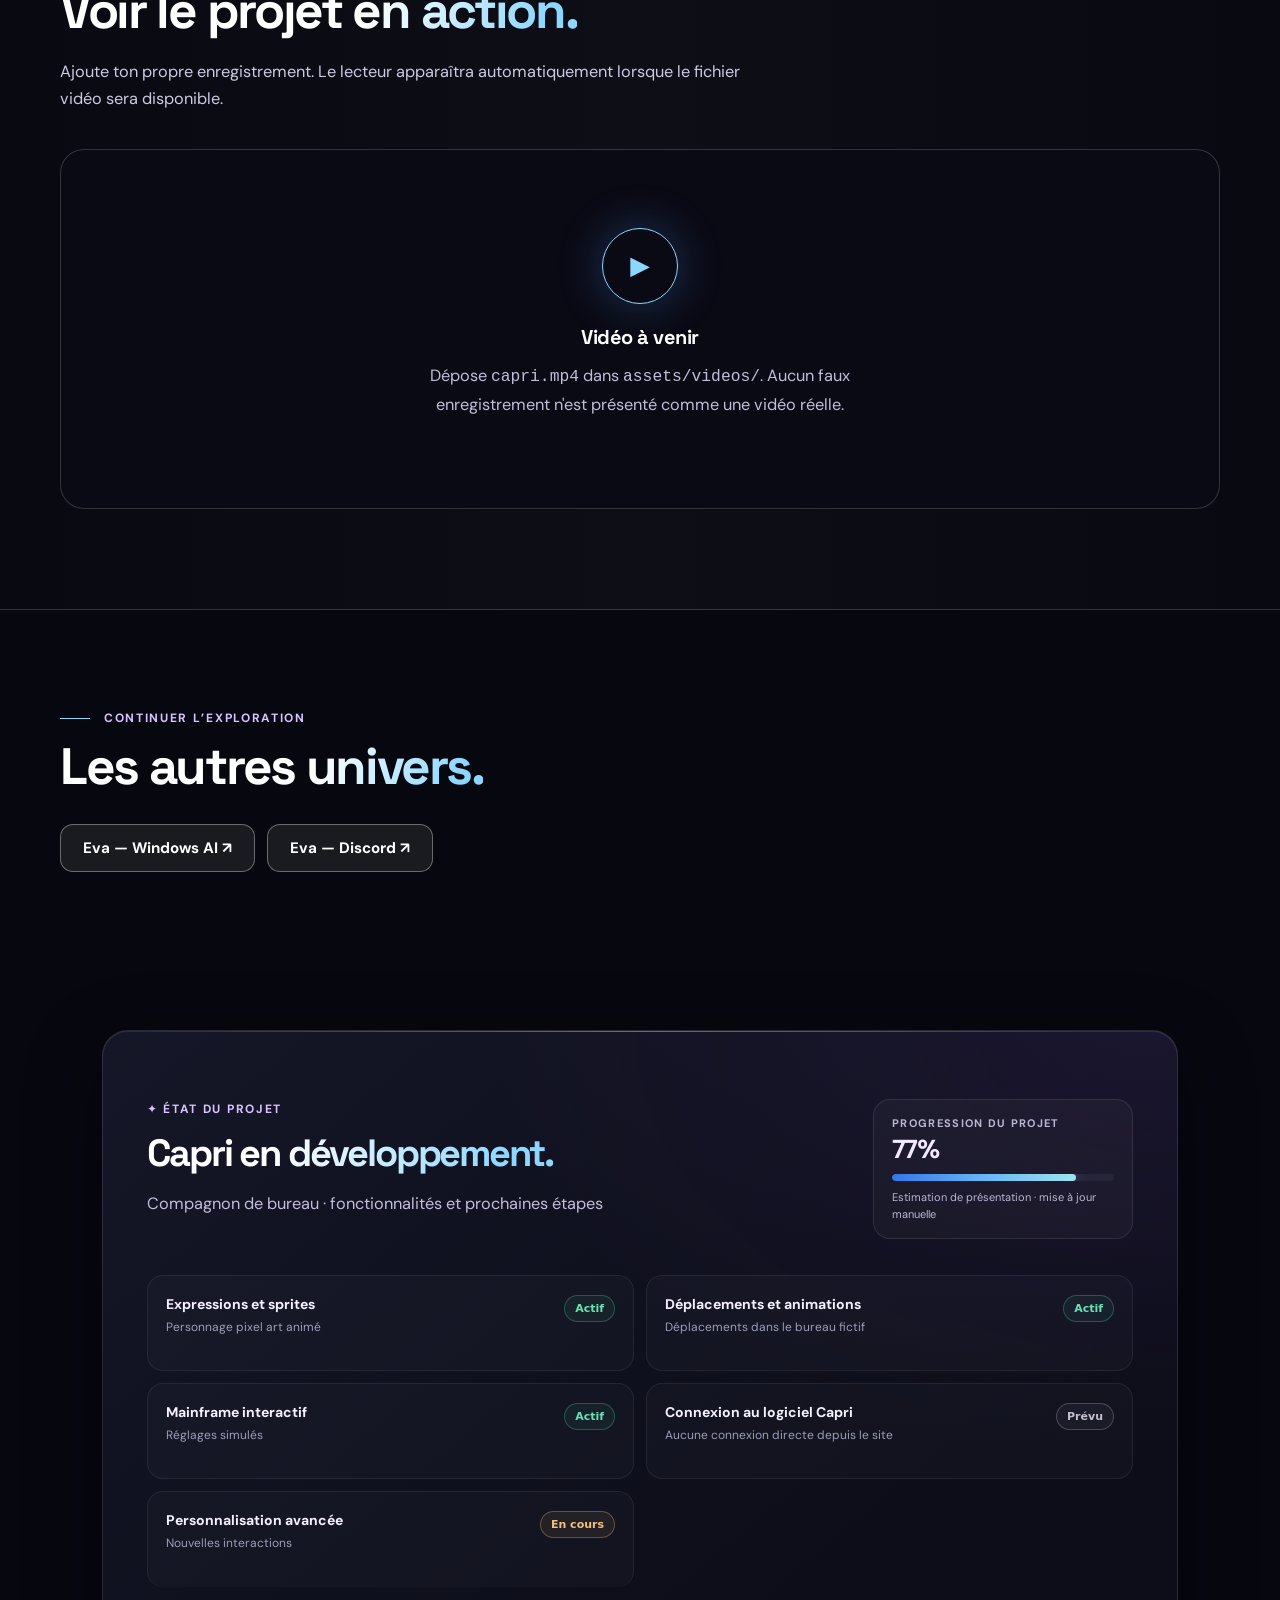
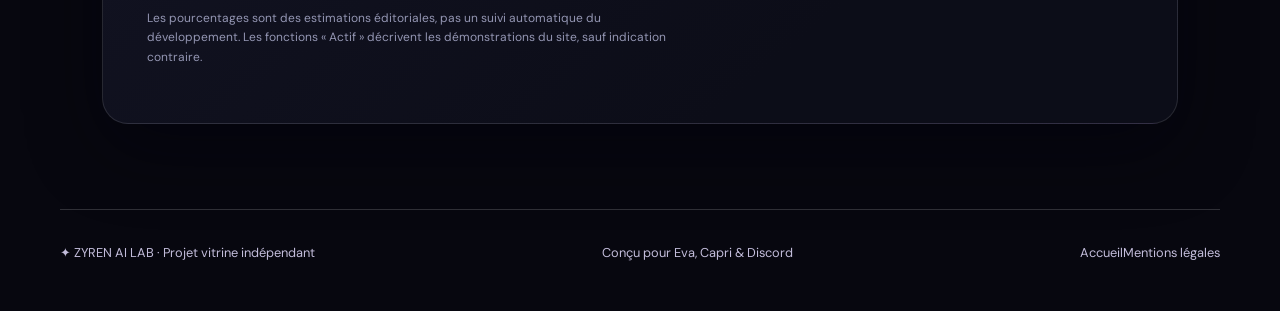
==== commit febb29e4: "Mise a jour ZyrenAI V2" ====
--- a/capri.html
+++ b/capri.html
@@ -1,6 +1,6 @@
 <!DOCTYPE html>
 
-<html lang="fr"><head><meta charset="utf-8"/><meta content="width=device-width,initial-scale=1" name="viewport"/><meta content="#080812" name="theme-color"/><meta content="Zyren AI Lab — Eva, Capri et Eva Discord : trois expériences IA, trois univers." name="description"/><title>Capri — Zyren AI Lab</title><link href="css/global.css" rel="stylesheet"/><link href="css/capri.css" rel="stylesheet"/><link href="css/capri-real.css" rel="stylesheet"/><link rel="stylesheet" href="css/v6.css"><link rel="stylesheet" href="css/v7.css"><link rel="stylesheet" href="css/v8.css"><link rel="stylesheet" href="css/v11.css"></head><body class="v6-page capri"><header class="nav container"><a class="brand" href="index.html"><b>✦</b> ZYREN <span>AI / LAB</span></a><nav aria-label="Navigation principale" class="nav-links"><a class="" href="index.html">Accueil</a><a class="" href="eva.html">Eva</a><a class="active" href="capri.html">Capri</a><a class="" href="discord.html">Eva Discord</a></nav><button aria-expanded="false" aria-label="Ouvrir le menu" class="nav-menu" data-menu="">☰</button></header><main><section class="hero container hero-split"><div class="hero-copy reveal"><div class="eyebrow">02 / DESKTOP COMPANION · PERSONNALISATION</div><h1>Capri.<br/><span class="gradient">Always around.</span></h1><p class="lead">Un compagnon IA animé qui prend vie sur le bureau. Une expérience expressive, locale et personnalisable, dans une ambiance anime.</p><div class="tags"><span class="tag accent">Desktop</span><span class="tag">Ollama</span><span class="tag">Personnalité kuudere</span><span class="tag">Voix</span></div><div class="actions"><a class="btn primary" href="#demo">Découvrir l'expérience ↓</a><a class="btn ghost" href="https://capriai.app/" rel="noopener noreferrer" target="_blank">Site officiel Capri ↗</a></div><p class="note">Capri est un projet tiers. Cette page présente sa personnalisation par Zyren, sans affiliation officielle.</p></div><div class="stage reveal"><div class="capri-desktop"><div class="desktop-icons"><span><b>◈</b>Apps</span><span><b>♫</b>Music</span><span><b>▣</b>Files</span></div><div class="capri-sprite-wrap"><img alt="Capri, sprite original" class="capri-sprite" data-capri-sprite="" draggable="false" src="assets/capri/capri-neutral.png"/></div><div class="speech" data-capri-speech="">Hm… tu m'as appelée ?</div><div class="desktop-bar">◈   Desktop · Capri Companion <span style="float:right">✦ Local AI</span></div></div></div></section><section class="section section-alt" id="demo"><div class="container cr-wrap"><div class="section-head reveal"><div class="eyebrow section-index">01 / CAPRI · WINDOWS EXPERIENCE</div><h2>Capri, comme sur <span class="gradient">ton bureau.</span></h2><p>Une reconstitution interactive inspirée de ta capture : Mainframe, menu contextuel, déplacement et expressions. Clique droit sur Capri pour afficher ses actions.</p></div>
+<html lang="fr"><head><meta charset="utf-8"/><meta content="width=device-width,initial-scale=1" name="viewport"/><meta content="#080812" name="theme-color"/><meta name="description" content="Capri, compagnon de bureau animé : démo interactive avec Mainframe, menu contextuel et expressions. Personnalisation par Zyren."><title>Capri — Zyren AI Lab</title><meta property="og:title" content="Capri — Zyren AI Lab"><meta property="og:description" content="Capri, compagnon de bureau animé : démo interactive avec Mainframe, menu contextuel et expressions. Personnalisation par Zyren."><meta property="og:type" content="website"><meta name="color-scheme" content="dark"><link rel="icon" href="data:image/svg+xml,%3Csvg xmlns=%27http://www.w3.org/2000/svg%27 viewBox=%270 0 64 64%27%3E%3Crect width=%2764%27 height=%2764%27 rx=%2716%27 fill=%27%23080812%27/%3E%3Ctext x=%2732%27 y=%2745%27 font-size=%2740%27 text-anchor=%27middle%27 fill=%27%23b794ff%27%3E%E2%9C%A6%3C/text%3E%3C/svg%3E"><link rel="preconnect" href="https://fonts.googleapis.com"><link rel="preconnect" href="https://fonts.gstatic.com" crossorigin><link rel="stylesheet" href="https://fonts.googleapis.com/css2?family=DM+Sans:wght@400;500;600;700&family=Space+Grotesk:wght@400;500;600;700&display=swap"><noscript><style>.reveal{opacity:1;transform:none}</style></noscript><link href="css/global.css?v=13" rel="stylesheet"/><link href="css/capri.css?v=13" rel="stylesheet"/><link href="css/capri-real.css?v=13" rel="stylesheet"/><link rel="stylesheet" href="css/v6.css?v=13"><link rel="stylesheet" href="css/v7.css?v=13"><link rel="stylesheet" href="css/v8.css?v=13"><link rel="stylesheet" href="css/v11.css?v=13"><link rel="stylesheet" href="css/design.css?v=13"></head><body class="v6-page capri"><header class="nav container"><a class="brand" href="index.html"><b>✦</b> ZYREN <span>AI / LAB</span></a><nav aria-label="Navigation principale" class="nav-links"><a class="" href="index.html">Accueil</a><a class="" href="eva.html">Eva</a><a class="" href="discord.html">Eva Discord</a><a class="active" href="capri.html">Capri</a></nav><button aria-expanded="false" aria-label="Ouvrir le menu" class="nav-menu" data-menu="">☰</button></header><main><section class="hero container hero-split"><div class="hero-copy reveal"><div class="eyebrow">03 / DESKTOP COMPANION · PERSONNALISATION</div><h1>Capri.<br/><span class="gradient">Always around.</span></h1><p class="lead">Un compagnon IA animé qui prend vie sur le bureau. Une expérience expressive, locale et personnalisable, dans une ambiance anime.</p><div class="tags"><span class="tag accent">Desktop</span><span class="tag">Ollama</span><span class="tag">Personnalité kuudere</span><span class="tag">Voix</span></div><div class="actions"><a class="btn primary" href="#demo">Découvrir l'expérience ↓</a><a class="btn ghost" href="https://capriai.app/" rel="noopener noreferrer" target="_blank">Site officiel Capri ↗</a></div><p class="note">Capri est un projet tiers. Cette page présente sa personnalisation par Zyren, sans affiliation officielle.</p></div><div class="stage reveal"><div class="capri-desktop"><div class="desktop-icons"><span><b>◈</b>Apps</span><span><b>♫</b>Music</span><span><b>▣</b>Files</span></div><div class="capri-sprite-wrap"><img alt="Capri, sprite original" class="capri-sprite" data-capri-sprite="" draggable="false" src="assets/capri/capri-neutral.png"/></div><div class="speech" data-capri-speech="">Hm… tu m'as appelée ?</div><div class="desktop-bar">◈   Desktop · Capri Companion <span style="float:right">✦ Local AI</span></div></div></div></section><section class="section section-alt" id="demo"><div class="container cr-wrap"><div class="section-head reveal"><div class="eyebrow section-index">01 / CAPRI · WINDOWS EXPERIENCE</div><h2>Capri, comme sur <span class="gradient">ton bureau.</span></h2><p>Une reconstitution interactive inspirée de ta capture : Mainframe, menu contextuel, déplacement et expressions. Clic droit sur Capri (ou appui long sur mobile) pour afficher ses actions.</p></div>
 <div class="cr-shell reveal" id="crShell">
 <div class="cr-desktop" id="crDesktop">
 <div class="cr-mode-label" id="crModeLabel">MODE : IDLE</div><div class="cr-bg-text"><b>ZYREN</b><span>DESKTOP // CAPRI</span></div>
@@ -11,4 +11,4 @@
 <div class="cr-app" hidden="" id="crApp"><div class="cr-app-title"><span id="crAppTitle">NOTEPAD</span><button aria-label="Fermer" id="crAppClose">✕</button></div><div id="crAppBody"></div></div>
 <div class="cr-mainframe" id="crMainframe"><div class="cr-main-head"><span>✦ CAPRI <b>MAINFRAME</b></span><button aria-label="Fermer le Mainframe" id="crMainClose">✕</button></div><div class="cr-tabs"><button class="active">Settings</button><button id="crModsTab">Mods</button></div><div class="cr-main-scroll" id="crMainScroll"><div class="cr-heading"><b>BRAIN</b><span>WORKSPACE (beta)</span></div><div class="cr-setting-title">Ollama · qwen3.5:2b</div><div class="cr-muted">Running on this PC <small>— simulation</small></div><div class="cr-input-row"><select id="crModel"><option>qwen3.5:2b</option><option>llama3.2:latest</option></select><button id="crRefresh">Refresh</button></div><div class="cr-hint">Pick one. Only one brain runs at a time.</div><div class="cr-radio"><label><input name="crBrain" type="radio" value="off"/> OFF <small>No AI · no brain at all</small></label><label><input checked="" name="crBrain" type="radio" value="normal"/> NORMAL <small>Free · local model</small><em>Start with this!</em></label><label><input name="crBrain" type="radio" value="medium"/> MEDIUM INTELLIGENCE <small>Free</small></label><label><input name="crBrain" type="radio" value="max"/> MAX INTELLIGENCE <small>Key or plan</small></label></div><div class="cr-heading"><b>VOICE</b><span>Ctrl + Alt + V to talk</span></div><div class="cr-radio"><label><input checked="" name="crVoice" type="radio" value="off"/> OFF <small>Silent · text only</small></label><label><input name="crVoice" type="radio" value="prebuilt"/> PREBUILT LOCAL <small>Her voices · free</small></label><label><input name="crVoice" type="radio" value="custom"/> CUSTOM LOCAL <small>Your own model</small></label><label><input name="crVoice" type="radio" value="cloud"/> CLOUD VOICE <small>Needs a key</small></label></div><div class="cr-input-row"><select id="crMic"><option>Mic: default</option><option>Mic: simulated USB</option></select><button id="crTest">Test</button></div><div class="cr-input-row"><select id="crSpeaker"><option>Her speaker: Default</option><option>Her speaker: Headphones</option></select></div><div class="cr-heading"><b>DESKTOP</b><span>Companion behavior</span></div><div class="cr-toggle-list"><label><input id="crWanderPanel" type="checkbox"/> Wander around</label><label><input checked="" id="crDancePanel" type="checkbox"/> Dance to music</label><label><input checked="" id="crSitPanel" type="checkbox"/> Sit on windows</label></div><div class="cr-main-buttons"><button data-cr-action="dance">Dance</button><button data-cr-action="sit">Sit here</button><button data-cr-action="reset">Reset</button></div><div class="cr-notice">Interactive portfolio simulation. No real Ollama, microphone or Capri settings are changed.</div></div><div class="cr-v6-settings"><div class="cr-v6-title">CAPRI / LIVE SETTINGS <span>LOCAL DEMO</span></div><div class="cr-v6-grid"><label>Personnalité<select id="crPersona"><option>Kuudere</option><option>Genki</option><option>Tsundere</option></select></label><label>Vitesse de marche<input id="crSpeed" max="5" min="1" type="range" value="3"/><output id="crSpeedValue">3</output></label><label>Animations<input checked="" id="crMotion" type="checkbox"/></label><label>Afficher les bulles<input checked="" id="crBubbleToggle" type="checkbox"/></label></div><div class="cr-v6-buttons"><button id="crV6Wander">▶ Wander</button><button id="crV6Dance">♫ Dance</button><button id="crV6Sleep">☾ Sleep</button><button id="crV6Reset">↺ Reset</button></div><div class="cr-v6-foot" id="crSettingStatus" role="status">Réglages locaux, sans accès au vrai Capri.</div></div></div>
 <div class="cr-taskbar"><button id="crStart">▦</button><button data-cr-open="mainframe">✦ Capri</button><span>WINDOWS · DEMO</span><time id="crClock"></time></div>
-</div></div><div class="cr-toolbar"><span><b>INTERACTIONS</b> — Essaie le clic droit sur Capri ou utilise ces raccourcis</span><div><button data-cr-action="wave">Saluer</button><button data-cr-action="dance">Danser</button><button data-cr-action="sit">S'asseoir</button><button data-cr-action="sleep">Dormir</button><button data-cr-action="center">Recentrer</button><button data-cr-open="mainframe">Mainframe</button></div></div><p class="cr-caption">Démonstration web locale inspirée de l'interface Capri montrée sur ta capture. Les noms, menus et paramètres servent à la présentation ; aucun réglage réel n'est modifié.</p></div></section><section class="section"><div class="container"><div class="section-head reveal"><div class="eyebrow section-index">02 / Capacités</div><h2>Un compagnon <span class="gradient">expressif.</span></h2></div><div class="grid3"><article class="feature panel reveal"><div class="glyph">✧</div><h3>Présence animée</h3><p>Un personnage sur le bureau avec des expressions et réactions.</p></article><article class="feature panel reveal"><div class="glyph">◇</div><h3>Modèles locaux</h3><p>Configuration de Capri avec Ollama et des modèles exécutés localement.</p></article><article class="feature panel reveal"><div class="glyph">♫</div><h3>Interactions vocales</h3><p>Expérimentations de commandes et de réponses parlées.</p></article><article class="feature panel reveal"><div class="glyph">♡</div><h3>Personnalité</h3><p>Personnalisation anime / kuudere, avec une attention particulière au caractère.</p></article><article class="feature panel reveal"><div class="glyph">▣</div><h3>Bureau Windows</h3><p>Intégration au bureau et tests d’interaction avec les applications.</p></article><article class="feature panel reveal"><div class="glyph">⚙</div><h3>Configuration</h3><p>Travail sur le lancement, la stabilité et la réactivité du compagnon.</p></article></div><div class="panel reveal" style="padding:26px;margin-top:22px"><div class="eyebrow">Capri × Zyren</div><h3 style="margin-top:12px">Une personnalisation, pas un projet original revendiqué.</h3><p>Capri a son propre site et ses développeurs. Cette page présente l’environnement local et les personnalisations expérimentées par Zyren.</p><a class="btn ghost small" href="https://capriai.app/" rel="noopener noreferrer" target="_blank">Découvrir Capri officiel ↗</a></div></div></section><section class="section section-alt" id="video"><div class="container"><div class="section-head reveal"><div class="eyebrow section-index">Démonstration réelle</div><h2>Voir le projet <span class="gradient">en action.</span></h2><p>Ajoute ton propre enregistrement. Le lecteur apparaîtra automatiquement lorsque le fichier vidéo sera disponible.</p></div><div class="video-shell reveal" data-video="assets/videos/capri.mp4"><div class="video-empty"><div class="play">▶</div><h3>Vidéo à venir</h3><p>Dépose <code>capri.mp4</code> dans <code>assets/videos/</code>. Aucun faux enregistrement n'est présenté comme une vidéo réelle.</p></div></div></div></section><section class="section"><div class="container"><div class="eyebrow section-index">Continuer l’exploration</div><h2>Les autres <span class="gradient">univers.</span></h2><div class="actions"><a class="btn ghost" href="eva.html">Eva — Windows AI ↗</a><a class="btn ghost" href="discord.html">Eva — Discord ↗</a></div></div></section><section class="project-status-section" id="progression" aria-labelledby="progression-title"><div class="project-status-shell"><div class="project-status-head"><div><p class="eyebrow">✦ ÉTAT DU PROJET</p><h2 id="progression-title">Capri <span class="gradient">en développement.</span></h2><p>Compagnon de bureau · fonctionnalités et prochaines étapes</p></div><div class="progress-card" style="--progress:83%" role="group" aria-label="Progression indicative de Capri : 83 pour cent"><div class="progress-label"><span>PROGRESSION DU PROJET</span><span class="progress-value">83%</span></div><div class="progress-track"><span class="progress-fill"></span></div><p class="progress-note">Estimation de présentation · mise à jour manuelle</p></div></div><div class="project-status-list"><div class="project-status-row"><div><strong>Expressions et sprites</strong><small>Personnage pixel art animé</small></div><span class="project-status-badge ">Actif</span></div><div class="project-status-row"><div><strong>Déplacements et animations</strong><small>Déplacements dans le bureau fictif</small></div><span class="project-status-badge ">Actif</span></div><div class="project-status-row"><div><strong>Mainframe interactif</strong><small>Réglages simulés</small></div><span class="project-status-badge ">Actif</span></div><div class="project-status-row"><div><strong>Connexion au logiciel Capri</strong><small>Aucune connexion directe depuis le site</small></div><span class="project-status-badge pending">Prévu</span></div><div class="project-status-row"><div><strong>Personnalisation avancée</strong><small>Nouvelles interactions</small></div><span class="project-status-badge wip">En cours</span></div></div><p class="project-status-disclaimer">Les pourcentages sont des estimations éditoriales, pas un suivi automatique du développement. Les fonctions « Actif » décrivent les démonstrations du site, sauf indication contraire.</p></div></section></main><footer class="footer container"><span>✦ ZYREN AI LAB · Projet vitrine indépendant</span><span>Conçu pour Eva, Capri &amp; Discord</span><a href="index.html">Accueil ↗</a></footer><script defer="" src="js/main.js"></script><script defer="" src="js/capri-real.js"></script><script defer src="js/capri-v6.js"></script><script defer src="js/site-v6.js"></script><script defer src="js/progress-v7.js"></script><script src="js/uiverse-v8.js" defer></script><script src="js/site-v11.js" defer></script></body></html>+</div></div><div class="cr-toolbar"><span><b>INTERACTIONS</b> — Essaie le clic droit sur Capri ou utilise ces raccourcis</span><div><button data-cr-action="wave">Saluer</button><button data-cr-action="dance">Danser</button><button data-cr-action="sit">S'asseoir</button><button data-cr-action="sleep">Dormir</button><button data-cr-action="center">Recentrer</button><button data-cr-open="mainframe">Mainframe</button></div></div><p class="cr-caption">Démonstration web locale inspirée de l'interface Capri montrée sur ta capture. Les noms, menus et paramètres servent à la présentation ; aucun réglage réel n'est modifié.</p></div></section><section class="section"><div class="container"><div class="section-head reveal"><div class="eyebrow section-index">02 / Capacités</div><h2>Un compagnon <span class="gradient">expressif.</span></h2></div><div class="grid3"><article class="feature panel reveal"><div class="glyph">✧</div><h3>Présence animée</h3><p>Un personnage sur le bureau avec des expressions et réactions.</p></article><article class="feature panel reveal"><div class="glyph">◇</div><h3>Modèles locaux</h3><p>Configuration de Capri avec Ollama et des modèles exécutés localement.</p></article><article class="feature panel reveal"><div class="glyph">♫</div><h3>Interactions vocales</h3><p>Expérimentations de commandes et de réponses parlées.</p></article><article class="feature panel reveal"><div class="glyph">♡</div><h3>Personnalité</h3><p>Personnalisation anime / kuudere, avec une attention particulière au caractère.</p></article><article class="feature panel reveal"><div class="glyph">▣</div><h3>Bureau Windows</h3><p>Intégration au bureau et tests d’interaction avec les applications.</p></article><article class="feature panel reveal"><div class="glyph">⚙</div><h3>Configuration</h3><p>Travail sur le lancement, la stabilité et la réactivité du compagnon.</p></article></div><div class="panel reveal" style="padding:26px;margin-top:22px"><div class="eyebrow">Capri × Zyren</div><h3 style="margin-top:12px">Une personnalisation, pas un projet original revendiqué.</h3><p>Capri a son propre site et ses développeurs. Cette page présente l’environnement local et les personnalisations expérimentées par Zyren.</p><a class="btn ghost small" href="https://capriai.app/" rel="noopener noreferrer" target="_blank">Découvrir Capri officiel ↗</a></div></div></section><section class="section section-alt" id="video"><div class="container"><div class="section-head reveal"><div class="eyebrow section-index">Démonstration réelle</div><h2>Voir le projet <span class="gradient">en action.</span></h2><p>Ajoute ton propre enregistrement. Le lecteur apparaîtra automatiquement lorsque le fichier vidéo sera disponible.</p></div><div class="video-shell reveal" data-video="assets/videos/capri.mp4"><div class="video-empty"><div class="play">▶</div><h3>Vidéo à venir</h3><p>Dépose <code>capri.mp4</code> dans <code>assets/videos/</code>. Aucun faux enregistrement n'est présenté comme une vidéo réelle.</p></div></div></div></section><section class="section"><div class="container"><div class="eyebrow section-index">Continuer l’exploration</div><h2>Les autres <span class="gradient">univers.</span></h2><div class="actions"><a class="btn ghost" href="eva.html">Eva — Windows AI ↗</a><a class="btn ghost" href="discord.html">Eva — Discord ↗</a></div></div></section><section class="project-status-section" id="progression" aria-labelledby="progression-title"><div class="project-status-shell"><div class="project-status-head"><div><p class="eyebrow">✦ ÉTAT DU PROJET</p><h2 id="progression-title">Capri <span class="gradient">en développement.</span></h2><p>Compagnon de bureau · fonctionnalités et prochaines étapes</p></div><div class="progress-card" style="--progress:83%" role="group" aria-label="Progression indicative de Capri : 83 pour cent"><div class="progress-label"><span>PROGRESSION DU PROJET</span><span class="progress-value">83%</span></div><div class="progress-track"><span class="progress-fill"></span></div><p class="progress-note">Estimation de présentation · mise à jour manuelle</p></div></div><div class="project-status-list"><div class="project-status-row"><div><strong>Expressions et sprites</strong><small>Personnage pixel art animé</small></div><span class="project-status-badge ">Actif</span></div><div class="project-status-row"><div><strong>Déplacements et animations</strong><small>Déplacements dans le bureau fictif</small></div><span class="project-status-badge ">Actif</span></div><div class="project-status-row"><div><strong>Mainframe interactif</strong><small>Réglages simulés</small></div><span class="project-status-badge ">Actif</span></div><div class="project-status-row"><div><strong>Connexion au logiciel Capri</strong><small>Aucune connexion directe depuis le site</small></div><span class="project-status-badge pending">Prévu</span></div><div class="project-status-row"><div><strong>Personnalisation avancée</strong><small>Nouvelles interactions</small></div><span class="project-status-badge wip">En cours</span></div></div><p class="project-status-disclaimer">Les pourcentages sont des estimations éditoriales, pas un suivi automatique du développement. Les fonctions « Actif » décrivent les démonstrations du site, sauf indication contraire.</p></div></section></main><footer class="footer container"><span>✦ ZYREN AI LAB · Projet vitrine indépendant</span><span>Conçu pour Eva, Capri &amp; Discord</span><nav aria-label="Liens du pied de page"><a href="index.html">Accueil</a><a href="mentions-legales.html">Mentions légales</a></nav></footer><script defer="" src="js/main.js?v=13"></script><script defer="" src="js/capri-real.js?v=13"></script><script defer src="js/capri-touch.js?v=13"></script><script defer src="js/capri-v6.js?v=13"></script><script defer src="js/site-v6.js?v=13"></script><script defer src="js/progress-v7.js?v=13"></script><script src="js/uiverse-v8.js?v=13" defer></script><script src="js/site-v11.js?v=13" defer></script></body></html>
--- a/css/global.css
+++ b/css/global.css
@@ -1,2 +1,2 @@
-@import url('https://fonts.googleapis.com/css2?family=DM+Sans:wght@400;500;600;700&family=Space+Grotesk:wght@400;500;600;700&display=swap');
+500;600;700&family=Space+Grotesk:wght@400;500;600;700&display=swap');
 :root{color-scheme:dark;--bg:#080812;--surface:#111122;--surface2:#19172b;--text:#f3efff;--muted:#aaa4c3;--line:#ffffff1b;--accent:#b794ff;--glow:#a46dff55;--radius:22px}*{box-sizing:border-box}html{scroll-behavior:smooth}body{margin:0;background:var(--bg);color:var(--text);font-family:'DM Sans',system-ui,sans-serif;overflow-x:hidden}body:before{content:'';position:fixed;inset:0;pointer-events:none;z-index:-1;background:radial-gradient(ellipse at 82% 9%,var(--glow),transparent 35%),radial-gradient(ellipse at 8% 85%,#4b2c6a35,transparent 38%)}h1,h2,h3,h4,.brand{font-family:'Space Grotesk',system-ui,sans-serif;letter-spacing:-.045em}h1{font-size:clamp(3.2rem,7vw,7.2rem);line-height:1.04;margin:18px 0 24px}h2{font-size:clamp(2.1rem,4vw,3.8rem);line-height:1.12;margin:10px 0 18px}h3{font-size:1.25rem;letter-spacing:-.025em;margin:0 0 10px}p{line-height:1.7;color:var(--muted)}a{color:inherit;text-decoration:none}button,input{font:inherit}button{cursor:pointer}.container{width:min(1160px,calc(100% - 48px));margin:auto}.nav{height:78px;display:flex;align-items:center;justify-content:space-between;border-bottom:1px solid var(--line);position:relative;z-index:10}.brand{font-size:1.12rem;font-weight:700;letter-spacing:.04em}.brand b{color:var(--accent)}.brand span{color:#817a99;font-weight:500;font-size:.76rem;margin-left:8px}.nav-links{display:flex;gap:26px;align-items:center}.nav-links a{font-size:.88rem;color:#c4bfd4;transition:color .2s}.nav-links a:hover,.nav-links a.active{color:white}.nav-menu{display:none;border:1px solid var(--line);background:var(--surface);color:white;padding:10px 13px;border-radius:12px}.eyebrow{font-size:.75rem;font-weight:700;letter-spacing:.19em;text-transform:uppercase;color:var(--accent)}.gradient{background:linear-gradient(105deg,#fff 10%,var(--accent) 85%);-webkit-background-clip:text;background-clip:text;color:transparent}.lead{font-size:1.08rem;max-width:620px}.btn{display:inline-flex;align-items:center;justify-content:center;gap:12px;padding:14px 20px;border-radius:13px;font-size:.9rem;font-weight:700;border:1px solid var(--line);transition:transform .25s,box-shadow .25s,background .25s}.btn:hover{transform:translateY(-3px)}.btn.primary{background:var(--accent);color:#140d21;border-color:transparent;box-shadow:0 10px 32px var(--glow)}.btn.ghost{background:#ffffff0a;color:white}.btn.small{padding:9px 14px;font-size:.8rem}.actions{display:flex;gap:12px;flex-wrap:wrap;margin-top:28px}.section{padding:100px 0}.section-head{max-width:680px;margin-bottom:36px}.panel{background:linear-gradient(145deg,#ffffff0c,#ffffff04);border:1px solid var(--line);border-radius:var(--radius);box-shadow:0 20px 65px #0004}.grid3{display:grid;grid-template-columns:repeat(3,1fr);gap:18px}.grid2{display:grid;grid-template-columns:repeat(2,1fr);gap:18px}.feature{padding:28px;min-height:190px}.feature .glyph{font-size:1.65rem;margin-bottom:20px;color:var(--accent)}.feature p{font-size:.91rem;margin:0}.tag{display:inline-block;font-size:.72rem;letter-spacing:.09em;text-transform:uppercase;border:1px solid var(--line);padding:7px 10px;border-radius:50px;color:#d4cde8;background:#ffffff08}.tag.accent{color:var(--accent);border-color:var(--glow)}.tags{display:flex;flex-wrap:wrap;gap:8px}.hero{padding:96px 0 100px}.hero-split{display:grid;grid-template-columns:1fr 1fr;gap:55px;align-items:center}.hero-split h1{font-size:clamp(3rem,6vw,6.1rem)}.hero-copy{position:relative;z-index:2}.stage{min-height:430px;position:relative;isolation:isolate}.stage:before{content:'';position:absolute;inset:10%;background:radial-gradient(circle,var(--glow),transparent 65%);filter:blur(25px);z-index:-1}.section-alt{background:linear-gradient(90deg,#ffffff03,#ffffff08,#ffffff03);border-top:1px solid var(--line);border-bottom:1px solid var(--line)}.section-index{display:flex;gap:14px;align-items:center;margin-bottom:12px}.section-index:before{content:'';width:30px;height:1px;background:var(--accent)}.demo-heading{display:flex;align-items:end;justify-content:space-between;gap:20px;margin-bottom:28px}.demo-heading p{max-width:450px}.video-shell{border:1px solid var(--line);background:#0a0a14;border-radius:24px;min-height:360px;overflow:hidden;display:grid;place-items:center;position:relative}.video-shell video{width:100%;height:auto;display:block;max-height:600px}.video-empty{text-align:center;padding:50px 24px}.video-empty .play{display:grid;place-items:center;width:76px;height:76px;border:1px solid var(--accent);border-radius:50%;margin:0 auto 20px;font-size:1.6rem;color:var(--accent);box-shadow:0 0 45px var(--glow)}.video-empty h3{margin:0}.video-empty p{max-width:440px;margin:12px auto}.timeline{border-left:1px solid #ffffff30;padding-left:26px}.timeline-item{position:relative;padding:0 0 28px}.timeline-item:before{content:'';position:absolute;left:-32px;top:5px;width:11px;height:11px;border-radius:50%;background:var(--accent);box-shadow:0 0 16px var(--glow)}.timeline-item p{margin:5px 0 0}.footer{border-top:1px solid var(--line);padding:34px 0 50px;display:flex;align-items:center;justify-content:space-between;gap:20px;font-size:.8rem;color:var(--muted)}.footer a:hover{color:white}.reveal{opacity:0;transform:translateY(22px);transition:opacity .7s,transform .7s}.reveal.visible{opacity:1;transform:none}.float{animation:float 5s ease-in-out infinite}@keyframes float{0%,100%{transform:translateY(0)}50%{transform:translateY(-13px)}}.pulse{animation:pulse 2.3s ease-in-out infinite}@keyframes pulse{0%,100%{opacity:.45}50%{opacity:1}}.sr-only{position:absolute;width:1px;height:1px;overflow:hidden;clip:rect(0,0,0,0)}.note{font-size:.79rem;color:#9990af}.project-card{display:block;overflow:hidden;transition:transform .3s,border-color .3s}.project-card:hover{transform:translateY(-8px);border-color:var(--accent)}.project-art{height:230px;display:grid;place-items:center;position:relative;overflow:hidden;background:radial-gradient(circle at center,var(--glow),transparent 65%),#111020}.project-art .symbol{font-size:6rem;text-shadow:0 0 60px var(--glow)}.project-card-body{padding:25px}.project-card-body p{min-height:84px}.project-card .go{font-weight:700;color:var(--accent);font-size:.9rem}.home-orb{width:min(360px,80%);aspect-ratio:1;border:1px solid #b79aff55;border-radius:50%;display:grid;place-items:center;position:absolute;inset:0;margin:auto;box-shadow:inset 0 0 65px var(--glow),0 0 80px var(--glow);animation:spin 35s linear infinite}.home-orb:before,.home-orb:after{content:'';position:absolute;border:1px dashed #b79aff77;border-radius:50%;inset:25px}.home-orb:after{inset:65px;border-style:solid;animation:spin 20s linear infinite reverse}.home-orb strong{font-size:6rem;color:white;animation:spin 35s linear infinite reverse;text-shadow:0 0 40px var(--accent)}@keyframes spin{to{transform:rotate(360deg)}}.status-dot{width:8px;height:8px;display:inline-block;background:#66e5c5;border-radius:50%;box-shadow:0 0 12px #66e5c5;margin-right:7px}@media(max-width:850px){.hero-split{grid-template-columns:1fr;gap:20px}.stage{min-height:360px}.grid3{grid-template-columns:1fr 1fr}.hero{padding:70px 0}.nav-links{display:none;position:absolute;top:70px;left:0;right:0;background:#171326;padding:24px;border:1px solid var(--line);border-radius:16px;flex-direction:column;align-items:start}.nav-links.open{display:flex}.nav-menu{display:block}}@media(max-width:570px){.container{width:min(100% - 30px,1160px)}.grid3,.grid2{grid-template-columns:1fr}.section{padding:70px 0}.hero{padding:54px 0}.stage{min-height:300px}.demo-heading{display:block}.footer{flex-direction:column;align-items:start}.project-card-body p{min-height:0}}@media(prefers-reduced-motion:reduce){*,*:before,*:after{animation-duration:.01ms!important;transition-duration:.01ms!important;scroll-behavior:auto!important}.reveal{opacity:1;transform:none}}
--- a/css/v6.css
+++ b/css/v6.css
@@ -1,6 +1,4 @@
 /* Zyren AI Universe V6 polish */
-.v6-page{animation:v6Enter .5s ease both}.v6-page.v6-leaving{opacity:0;transform:translateY(8px);transition:opacity .22s,transform .22s}
-@keyframes v6Enter{from{opacity:.2;transform:translateY(9px)}to{opacity:1;transform:none}}
 .cr-mode-label{position:absolute;top:48px;left:12px;z-index:3;color:#6bfff5;font:10px monospace;letter-spacing:.12em;pointer-events:none}
 .cr-v6-settings{margin:20px 10px 15px;padding:14px;background:#0d0a14;border:1px solid #f23d6c5e;color:#d7f6ff;font-family:monospace;font-size:11px}
 .cr-v6-title{color:#ff547c;font-weight:800;margin-bottom:13px}.cr-v6-title span{float:right;color:#69e9f6;font-size:9px}
@@ -10,4 +8,4 @@
 .eva-v6-taskbar{position:absolute;bottom:0;left:0;right:0;display:flex;gap:5px;padding:5px 8px;background:#100e2acb;backdrop-filter:blur(8px);z-index:15}.eva-v6-taskbar button{border:1px solid #a991fa55;background:#40315b;color:#eee7ff;border-radius:5px;padding:5px 8px;font-size:10px;cursor:pointer}.eva-v6-taskbar span{margin-left:auto;font-size:8px;color:#a99dc9;align-self:center}
 .dl-chat{position:relative}.dl-v6-suggestions{position:absolute;bottom:111px;left:16px;right:16px;z-index:12;background:#202127;border:1px solid #5865f2;border-radius:10px;padding:6px;box-shadow:0 10px 35px #0008;max-height:250px;overflow:auto}.dl-v6-suggestions[hidden]{display:none}.dl-v6-choice{display:flex;justify-content:space-between;align-items:center;gap:10px;width:100%;border:0;background:transparent;color:#c9c6f5;text-align:left;padding:9px 12px;border-radius:6px;cursor:pointer}.dl-v6-choice.selected,.dl-v6-choice:hover{background:#5865f24a}.dl-v6-choice small{color:#b1b3bd;font-size:10px}.dl-v6-moderation{border-top:1px solid #ffffff14;background:#282a30;padding:8px;display:flex;flex-wrap:wrap;align-items:center;gap:6px}.dl-v6-moderation span{font-size:9px;color:#b0b3c3;margin-right:auto}.dl-v6-moderation button{border:1px solid #777c9b55;border-radius:5px;background:#3a3b48;color:#e0dff7;font-size:10px;padding:6px;cursor:pointer}.dl-v6-system{padding:10px;margin:8px 0;background:#5865f218;border-left:3px solid #9d89ff;border-radius:4px;color:#c5baff;font-size:11px}
 @media(max-width:600px){.cr-v6-grid{grid-template-columns:1fr}.dl-v6-moderation span{width:100%}.eva-v6-taskbar span{display:none}}
-@media(prefers-reduced-motion:reduce){.v6-page{animation:none}.eva-v6-mic.listening{animation:none}}
+@media(prefers-reduced-motion:reduce){.eva-v6-mic.listening{animation:none}}
--- a/css/v11.css
+++ b/css/v11.css
@@ -20,3 +20,7 @@
 .v11-top.show{opacity:1;pointer-events:auto;transform:translateY(0)}
 @media(max-width:720px){.v11-floating-nav{right:8px;bottom:8px;left:8px;justify-content:space-around}.v11-floating-nav a{min-width:0;flex:1;font-size:9px}.v11-top{bottom:90px;right:12px}.hero h1{overflow-wrap:break-word}}
 @media(prefers-reduced-motion:reduce){:root{scroll-behavior:auto}.v11-fade{animation:none!important}a.btn,.btn,.v11-floating-nav a{transition:none!important}}
+
+/* V12 : lisibilité */
+.orbit-hint,.orbit-core span,.orbit-name{font-size:11px}.progress-note,.progress-label{font-size:11px}.zy-signal-steps span,.zy-signal-live,.zy-signal-coordinates{font-size:11px}.nav{position:sticky;top:0;z-index:40;background:#080812cc}
+@media(max-width:720px){.footer{padding-bottom:96px}}
--- a/css/design.css
+++ b/css/design.css
@@ -0,0 +1,59 @@
+/* Design V12 : base unique, contrastes et boutons (chargé en dernier) */
+:root{--muted:#c3bddb;--line:#ffffff2b;--accent:#c4a6ff;--accent-strong:#d9c4ff;--btn-bg:#3b2a57;--btn-bd:#c9aaff;--btn-fg:#fff}
+body{font-size:1.02rem;background-color:#07070f}
+h1,h2{font-weight:700;text-wrap:balance}
+p{max-width:68ch}
+.lead{font-size:1.14rem;color:#d3cee6}
+.eyebrow{letter-spacing:.14em;color:var(--accent-strong)}
+.nav{background:#07070fe6;border-bottom-color:#ffffff24}
+.nav-links a{color:#ddd8ee;font-size:.92rem;padding:8px 2px;border-bottom:2px solid transparent}
+.nav-links a:hover{color:#fff}
+.nav-links a.active{color:#fff;border-bottom-color:var(--accent)}
+.nav-menu{min-width:44px;min-height:44px;border-color:#ffffff40}
+/* Boutons principaux */
+.btn{min-height:48px;padding:12px 22px;font-size:.95rem;border-width:1.5px}
+.btn.primary{background:linear-gradient(135deg,#d5bcff,#a97cf5);color:#150b26;border-color:transparent;box-shadow:0 8px 28px #a46dff55}
+.btn.primary:hover{background:linear-gradient(135deg,#e6d6ff,#b88dff)}
+.btn.ghost{background:#ffffff14;border-color:#ffffff59;color:#fff}
+.btn.ghost:hover{background:#ffffff26;border-color:#fff}
+.tag{color:#eee7ff;border-color:#ffffff47;background:#ffffff12;font-size:.74rem}
+.tag.accent{color:#f1e6ff;background:#a46dff30;border-color:#c4a6ff99}
+/* Cartes projets */
+.project-card .go{color:var(--accent-strong);font-size:.95rem}
+.project-card-body p{color:#cfc9e4}
+.project-card .tag{margin-right:6px}
+.feature p,.section-head p{color:#cfc9e4}
+/* Boutons des démos : fond clair assumé, texte blanc, bordure nette */
+body .eva-demo-chips button,body .eva-commands button,body .eva-demo-footer button,body .eva-v6-controls button,body .eva-v6-taskbar button,
+body .dl-actions button,body .dl-v6-moderation button,body .discord-demo-controls button,
+body .cp-tool-buttons button,body .cp-demo-footer button,body .desktop-demo-controls button{background:var(--btn-bg);color:var(--btn-fg);border:1px solid var(--btn-bd);min-height:40px;font-size:.82rem}
+body .eva-demo-chips button:hover,body .eva-commands button:hover,body .eva-demo-footer button:hover,body .eva-v6-controls button:hover,
+body .dl-actions button:hover,body .dl-v6-moderation button:hover,body .cp-tool-buttons button:hover,body .desktop-demo-controls button:hover{background:#5a3f86;border-color:#fff}
+body .dl-actions button,body .dl-v6-moderation button,body .discord-demo-controls button{background:#2e3270;border-color:#aab4ff}
+body .dl-actions button:hover,body .dl-v6-moderation button:hover{background:#4650b8}
+body .cp-tool-buttons button,body .cp-demo-footer button,body .desktop-demo-controls button{background:#1d4468;border-color:#8dd7ff}
+body .eva-input button:not(:disabled),body .dl-composer button{color:#fff;background:#7c4dd6}
+body .eva-input button{color:#fff;background:#7c4dd6;min-width:44px}
+body .eva-input button[disabled]{opacity:.75}
+/* Capri (style terminal) : textes plus clairs, onglets distincts */
+body .cr-icons button{color:#7ffcf4;background:#1b1026;border-color:#ffffff30}
+body .cr-tabs button,body .cr-tabs button+button{background:#0b2a33;color:#aafaf5;border-color:#2fb5bd}
+body .cr-tabs button+button{background:#33121f;color:#ffb3c2;border-color:#ff6f91}
+body .cr-tabs button.active{background:#0c6a74;color:#fff}
+body .cr-input-row button,body .cr-main-buttons button,body .cr-v6-buttons button{background:#2b1030;color:#ffd0da;border:1px solid #ff6f91}
+body .cr-toolbar button,body .cr-taskbar button{background:#1b2a3a;color:#aafaf5;border:1px solid #2fb5bd}
+body .cr-input-row button:hover,body .cr-main-buttons button:hover,body .cr-v6-buttons button:hover,body .cr-toolbar button:hover,body .cr-taskbar button:hover{background:#4c1930;color:#fff}
+body .cr-main-head button,body .cr-app-title button{color:#fff;min-width:32px;min-height:32px}
+body .cr-menu button{color:#fff}
+body .cr-v6-grid label,body .cr-muted,body .cr-hint{color:#d0e0ea}
+/* Statut du projet */
+.project-status-badge{font-size:11px}
+.progress-note,.progress-label{color:#bbb6d4}
+.footer{color:#c3bddb}
+:focus-visible{outline:3px solid #fff!important;outline-offset:3px;box-shadow:0 0 0 6px #7c4dd6}
+@media(max-width:720px){.btn{width:100%}.actions{gap:10px}}
+
+.eva-dm-link{display:inline-block;margin-top:10px;padding:9px 14px;border-radius:10px;background:#5b3ca8;color:#fff;font-weight:700;border:1px solid #d0b2ff;text-decoration:none}
+.eva-dm-link:hover{background:#7650cc}
+.eva-guide{margin:0;padding:10px 16px;font-size:.88rem;color:#d9d2ee;border-top:1px solid var(--line)}
+#crSticker,#crSticker img{-webkit-touch-callout:none;user-select:none;-webkit-user-select:none}
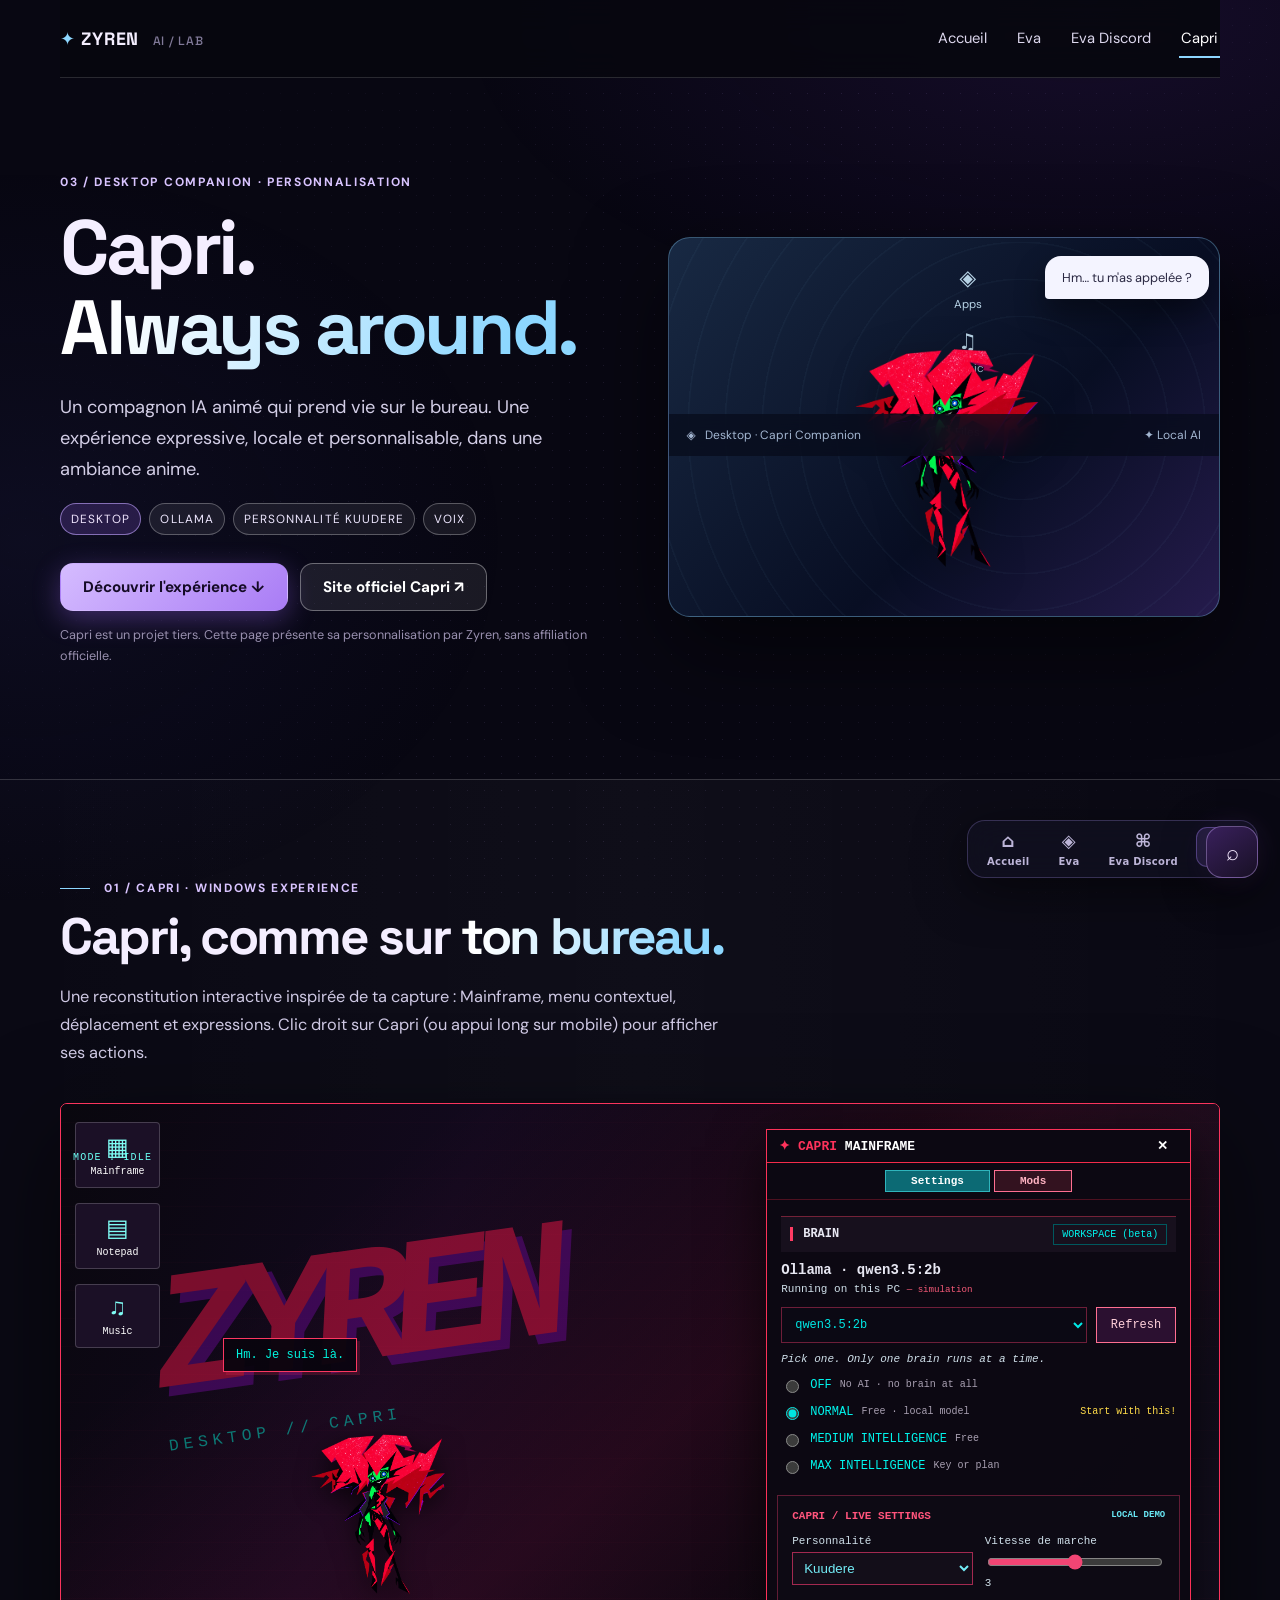
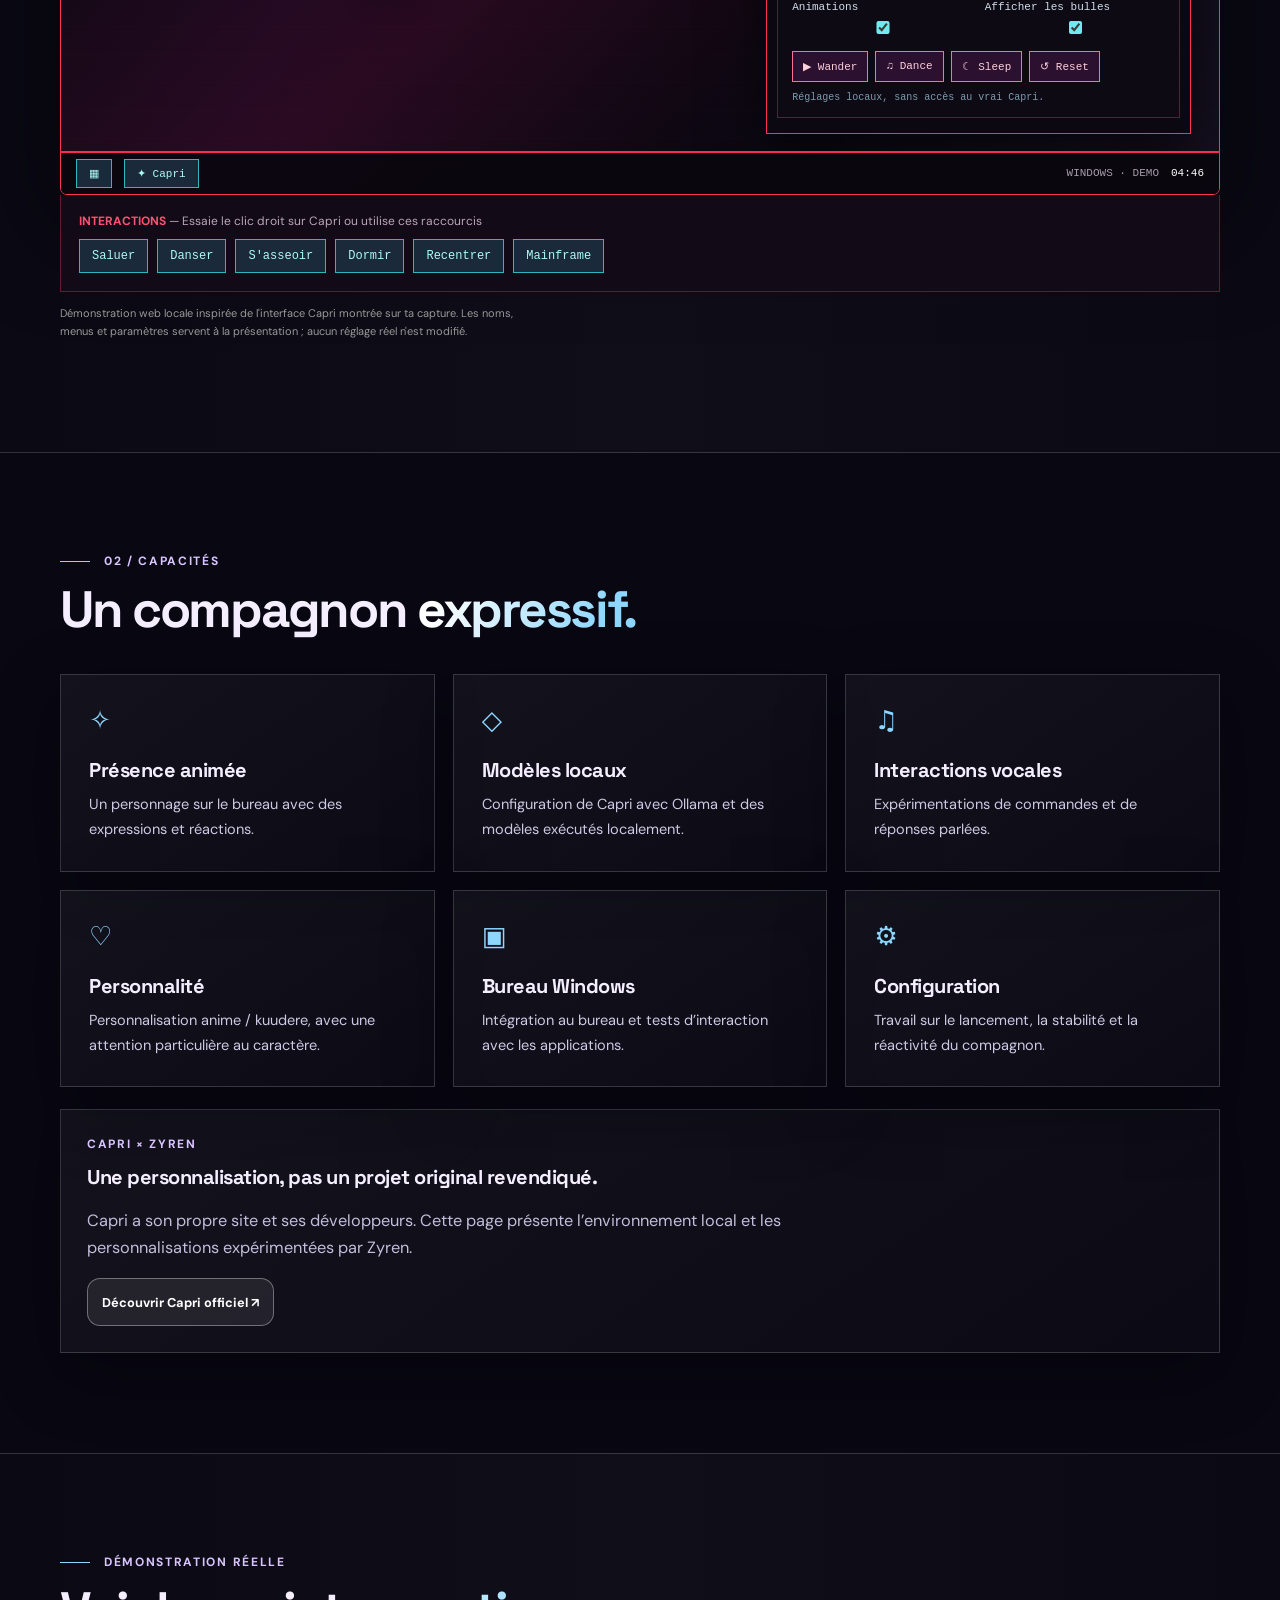
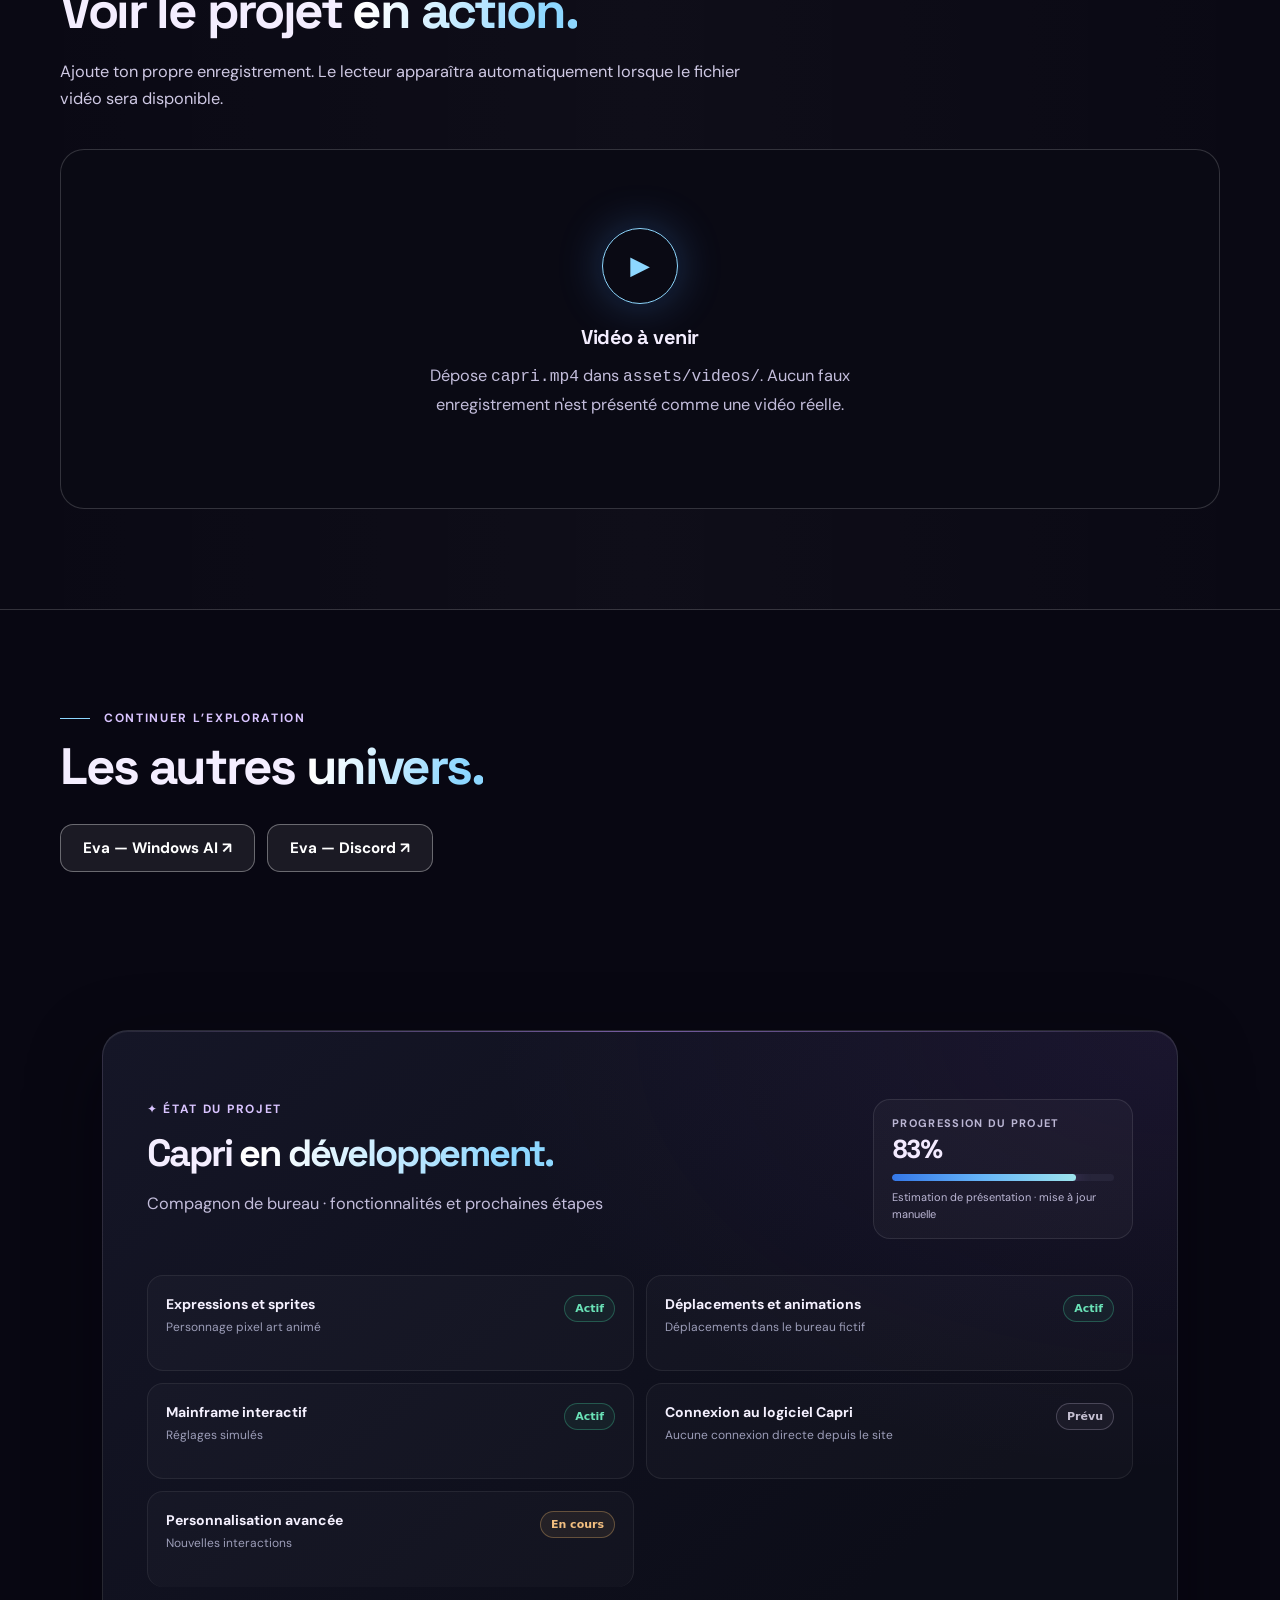
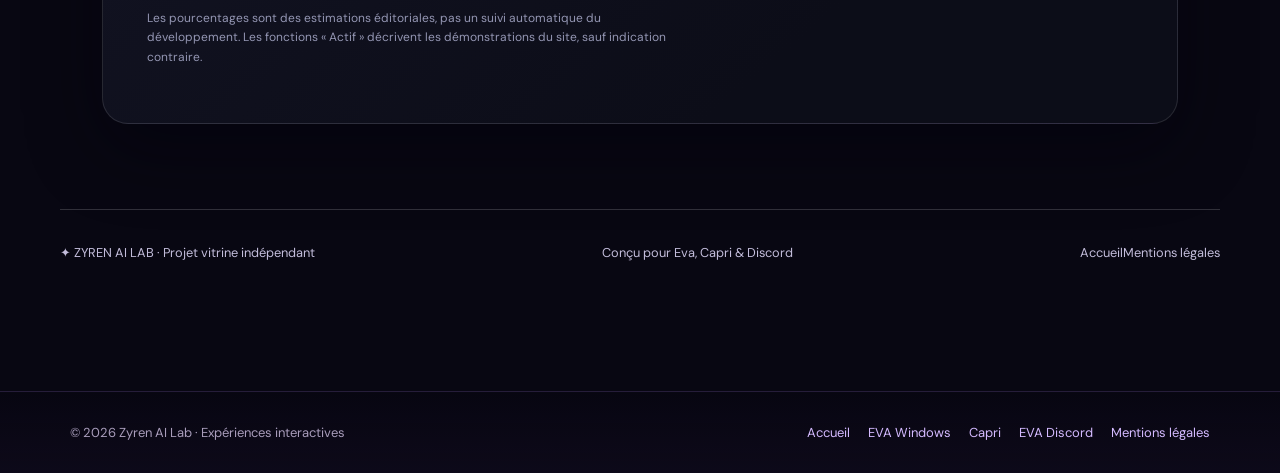
==== commit 907383c2: "maj_evadiscord 1.4" ====
--- a/capri.html
+++ b/capri.html
@@ -1,6 +1,6 @@
 <!DOCTYPE html>
 
-<html lang="fr"><head><meta charset="utf-8"/><meta content="width=device-width,initial-scale=1" name="viewport"/><meta content="#080812" name="theme-color"/><meta name="description" content="Capri, compagnon de bureau animé : démo interactive avec Mainframe, menu contextuel et expressions. Personnalisation par Zyren."><title>Capri — Zyren AI Lab</title><meta property="og:title" content="Capri — Zyren AI Lab"><meta property="og:description" content="Capri, compagnon de bureau animé : démo interactive avec Mainframe, menu contextuel et expressions. Personnalisation par Zyren."><meta property="og:type" content="website"><meta name="color-scheme" content="dark"><link rel="icon" href="data:image/svg+xml,%3Csvg xmlns=%27http://www.w3.org/2000/svg%27 viewBox=%270 0 64 64%27%3E%3Crect width=%2764%27 height=%2764%27 rx=%2716%27 fill=%27%23080812%27/%3E%3Ctext x=%2732%27 y=%2745%27 font-size=%2740%27 text-anchor=%27middle%27 fill=%27%23b794ff%27%3E%E2%9C%A6%3C/text%3E%3C/svg%3E"><link rel="preconnect" href="https://fonts.googleapis.com"><link rel="preconnect" href="https://fonts.gstatic.com" crossorigin><link rel="stylesheet" href="https://fonts.googleapis.com/css2?family=DM+Sans:wght@400;500;600;700&family=Space+Grotesk:wght@400;500;600;700&display=swap"><noscript><style>.reveal{opacity:1;transform:none}</style></noscript><link href="css/global.css?v=13" rel="stylesheet"/><link href="css/capri.css?v=13" rel="stylesheet"/><link href="css/capri-real.css?v=13" rel="stylesheet"/><link rel="stylesheet" href="css/v6.css?v=13"><link rel="stylesheet" href="css/v7.css?v=13"><link rel="stylesheet" href="css/v8.css?v=13"><link rel="stylesheet" href="css/v11.css?v=13"><link rel="stylesheet" href="css/design.css?v=13"></head><body class="v6-page capri"><header class="nav container"><a class="brand" href="index.html"><b>✦</b> ZYREN <span>AI / LAB</span></a><nav aria-label="Navigation principale" class="nav-links"><a class="" href="index.html">Accueil</a><a class="" href="eva.html">Eva</a><a class="" href="discord.html">Eva Discord</a><a class="active" href="capri.html">Capri</a></nav><button aria-expanded="false" aria-label="Ouvrir le menu" class="nav-menu" data-menu="">☰</button></header><main><section class="hero container hero-split"><div class="hero-copy reveal"><div class="eyebrow">03 / DESKTOP COMPANION · PERSONNALISATION</div><h1>Capri.<br/><span class="gradient">Always around.</span></h1><p class="lead">Un compagnon IA animé qui prend vie sur le bureau. Une expérience expressive, locale et personnalisable, dans une ambiance anime.</p><div class="tags"><span class="tag accent">Desktop</span><span class="tag">Ollama</span><span class="tag">Personnalité kuudere</span><span class="tag">Voix</span></div><div class="actions"><a class="btn primary" href="#demo">Découvrir l'expérience ↓</a><a class="btn ghost" href="https://capriai.app/" rel="noopener noreferrer" target="_blank">Site officiel Capri ↗</a></div><p class="note">Capri est un projet tiers. Cette page présente sa personnalisation par Zyren, sans affiliation officielle.</p></div><div class="stage reveal"><div class="capri-desktop"><div class="desktop-icons"><span><b>◈</b>Apps</span><span><b>♫</b>Music</span><span><b>▣</b>Files</span></div><div class="capri-sprite-wrap"><img alt="Capri, sprite original" class="capri-sprite" data-capri-sprite="" draggable="false" src="assets/capri/capri-neutral.png"/></div><div class="speech" data-capri-speech="">Hm… tu m'as appelée ?</div><div class="desktop-bar">◈   Desktop · Capri Companion <span style="float:right">✦ Local AI</span></div></div></div></section><section class="section section-alt" id="demo"><div class="container cr-wrap"><div class="section-head reveal"><div class="eyebrow section-index">01 / CAPRI · WINDOWS EXPERIENCE</div><h2>Capri, comme sur <span class="gradient">ton bureau.</span></h2><p>Une reconstitution interactive inspirée de ta capture : Mainframe, menu contextuel, déplacement et expressions. Clic droit sur Capri (ou appui long sur mobile) pour afficher ses actions.</p></div>
+<html lang="fr"><head><meta charset="utf-8"/><meta content="width=device-width,initial-scale=1" name="viewport"/><meta content="#080812" name="theme-color"/><meta name="description" content="Capri, compagnon de bureau animé : démo interactive avec Mainframe, menu contextuel et expressions. Personnalisation par Zyren."><title>Capri — Zyren AI Lab</title><meta property="og:title" content="Capri — Zyren AI Lab"><meta property="og:description" content="Capri, compagnon de bureau animé : démo interactive avec Mainframe, menu contextuel et expressions. Personnalisation par Zyren."><meta property="og:type" content="website"><meta name="color-scheme" content="dark"><link rel="icon" href="data:image/svg+xml,%3Csvg xmlns=%27http://www.w3.org/2000/svg%27 viewBox=%270 0 64 64%27%3E%3Crect width=%2764%27 height=%2764%27 rx=%2716%27 fill=%27%23080812%27/%3E%3Ctext x=%2732%27 y=%2745%27 font-size=%2740%27 text-anchor=%27middle%27 fill=%27%23b794ff%27%3E%E2%9C%A6%3C/text%3E%3C/svg%3E"><link rel="preconnect" href="https://fonts.googleapis.com"><link rel="preconnect" href="https://fonts.gstatic.com" crossorigin><link rel="stylesheet" href="https://fonts.googleapis.com/css2?family=DM+Sans:wght@400;500;600;700&family=Space+Grotesk:wght@400;500;600;700&display=swap"><noscript><style>.reveal{opacity:1;transform:none}</style></noscript><link href="css/global.css?v=13" rel="stylesheet"/><link href="css/capri.css?v=13" rel="stylesheet"/><link href="css/capri-real.css?v=13" rel="stylesheet"/><link rel="stylesheet" href="css/v6.css?v=13"><link rel="stylesheet" href="css/v7.css?v=13"><link rel="stylesheet" href="css/v8.css?v=13"><link rel="stylesheet" href="css/v11.css?v=13"><link rel="stylesheet" href="css/design.css?v=13"><link rel="stylesheet" href="css/v12.css?v=12"/></head><body class="v6-page capri"><header class="nav container"><a class="brand" href="index.html"><b>✦</b> ZYREN <span>AI / LAB</span></a><nav aria-label="Navigation principale" class="nav-links"><a class="" href="index.html">Accueil</a><a class="" href="eva.html">Eva</a><a class="" href="discord.html">Eva Discord</a><a class="active" href="capri.html">Capri</a></nav><button aria-expanded="false" aria-label="Ouvrir le menu" class="nav-menu" data-menu="">☰</button></header><main><section class="hero container hero-split"><div class="hero-copy reveal"><div class="eyebrow">03 / DESKTOP COMPANION · PERSONNALISATION</div><h1>Capri.<br/><span class="gradient">Always around.</span></h1><p class="lead">Un compagnon IA animé qui prend vie sur le bureau. Une expérience expressive, locale et personnalisable, dans une ambiance anime.</p><div class="tags"><span class="tag accent">Desktop</span><span class="tag">Ollama</span><span class="tag">Personnalité kuudere</span><span class="tag">Voix</span></div><div class="actions"><a class="btn primary" href="#demo">Découvrir l'expérience ↓</a><a class="btn ghost" href="https://capriai.app/" rel="noopener noreferrer" target="_blank">Site officiel Capri ↗</a></div><p class="note">Capri est un projet tiers. Cette page présente sa personnalisation par Zyren, sans affiliation officielle.</p></div><div class="stage reveal"><div class="capri-desktop"><div class="desktop-icons"><span><b>◈</b>Apps</span><span><b>♫</b>Music</span><span><b>▣</b>Files</span></div><div class="capri-sprite-wrap"><img alt="Capri, sprite original" class="capri-sprite" data-capri-sprite="" draggable="false" src="assets/capri/capri-neutral.png"/></div><div class="speech" data-capri-speech="">Hm… tu m'as appelée ?</div><div class="desktop-bar">◈   Desktop · Capri Companion <span style="float:right">✦ Local AI</span></div></div></div></section><section class="section section-alt" id="demo"><div class="container cr-wrap"><div class="section-head reveal"><div class="eyebrow section-index">01 / CAPRI · WINDOWS EXPERIENCE</div><h2>Capri, comme sur <span class="gradient">ton bureau.</span></h2><p>Une reconstitution interactive inspirée de ta capture : Mainframe, menu contextuel, déplacement et expressions. Clic droit sur Capri (ou appui long sur mobile) pour afficher ses actions.</p></div>
 <div class="cr-shell reveal" id="crShell">
 <div class="cr-desktop" id="crDesktop">
 <div class="cr-mode-label" id="crModeLabel">MODE : IDLE</div><div class="cr-bg-text"><b>ZYREN</b><span>DESKTOP // CAPRI</span></div>
@@ -11,4 +11,4 @@
 <div class="cr-app" hidden="" id="crApp"><div class="cr-app-title"><span id="crAppTitle">NOTEPAD</span><button aria-label="Fermer" id="crAppClose">✕</button></div><div id="crAppBody"></div></div>
 <div class="cr-mainframe" id="crMainframe"><div class="cr-main-head"><span>✦ CAPRI <b>MAINFRAME</b></span><button aria-label="Fermer le Mainframe" id="crMainClose">✕</button></div><div class="cr-tabs"><button class="active">Settings</button><button id="crModsTab">Mods</button></div><div class="cr-main-scroll" id="crMainScroll"><div class="cr-heading"><b>BRAIN</b><span>WORKSPACE (beta)</span></div><div class="cr-setting-title">Ollama · qwen3.5:2b</div><div class="cr-muted">Running on this PC <small>— simulation</small></div><div class="cr-input-row"><select id="crModel"><option>qwen3.5:2b</option><option>llama3.2:latest</option></select><button id="crRefresh">Refresh</button></div><div class="cr-hint">Pick one. Only one brain runs at a time.</div><div class="cr-radio"><label><input name="crBrain" type="radio" value="off"/> OFF <small>No AI · no brain at all</small></label><label><input checked="" name="crBrain" type="radio" value="normal"/> NORMAL <small>Free · local model</small><em>Start with this!</em></label><label><input name="crBrain" type="radio" value="medium"/> MEDIUM INTELLIGENCE <small>Free</small></label><label><input name="crBrain" type="radio" value="max"/> MAX INTELLIGENCE <small>Key or plan</small></label></div><div class="cr-heading"><b>VOICE</b><span>Ctrl + Alt + V to talk</span></div><div class="cr-radio"><label><input checked="" name="crVoice" type="radio" value="off"/> OFF <small>Silent · text only</small></label><label><input name="crVoice" type="radio" value="prebuilt"/> PREBUILT LOCAL <small>Her voices · free</small></label><label><input name="crVoice" type="radio" value="custom"/> CUSTOM LOCAL <small>Your own model</small></label><label><input name="crVoice" type="radio" value="cloud"/> CLOUD VOICE <small>Needs a key</small></label></div><div class="cr-input-row"><select id="crMic"><option>Mic: default</option><option>Mic: simulated USB</option></select><button id="crTest">Test</button></div><div class="cr-input-row"><select id="crSpeaker"><option>Her speaker: Default</option><option>Her speaker: Headphones</option></select></div><div class="cr-heading"><b>DESKTOP</b><span>Companion behavior</span></div><div class="cr-toggle-list"><label><input id="crWanderPanel" type="checkbox"/> Wander around</label><label><input checked="" id="crDancePanel" type="checkbox"/> Dance to music</label><label><input checked="" id="crSitPanel" type="checkbox"/> Sit on windows</label></div><div class="cr-main-buttons"><button data-cr-action="dance">Dance</button><button data-cr-action="sit">Sit here</button><button data-cr-action="reset">Reset</button></div><div class="cr-notice">Interactive portfolio simulation. No real Ollama, microphone or Capri settings are changed.</div></div><div class="cr-v6-settings"><div class="cr-v6-title">CAPRI / LIVE SETTINGS <span>LOCAL DEMO</span></div><div class="cr-v6-grid"><label>Personnalité<select id="crPersona"><option>Kuudere</option><option>Genki</option><option>Tsundere</option></select></label><label>Vitesse de marche<input id="crSpeed" max="5" min="1" type="range" value="3"/><output id="crSpeedValue">3</output></label><label>Animations<input checked="" id="crMotion" type="checkbox"/></label><label>Afficher les bulles<input checked="" id="crBubbleToggle" type="checkbox"/></label></div><div class="cr-v6-buttons"><button id="crV6Wander">▶ Wander</button><button id="crV6Dance">♫ Dance</button><button id="crV6Sleep">☾ Sleep</button><button id="crV6Reset">↺ Reset</button></div><div class="cr-v6-foot" id="crSettingStatus" role="status">Réglages locaux, sans accès au vrai Capri.</div></div></div>
 <div class="cr-taskbar"><button id="crStart">▦</button><button data-cr-open="mainframe">✦ Capri</button><span>WINDOWS · DEMO</span><time id="crClock"></time></div>
-</div></div><div class="cr-toolbar"><span><b>INTERACTIONS</b> — Essaie le clic droit sur Capri ou utilise ces raccourcis</span><div><button data-cr-action="wave">Saluer</button><button data-cr-action="dance">Danser</button><button data-cr-action="sit">S'asseoir</button><button data-cr-action="sleep">Dormir</button><button data-cr-action="center">Recentrer</button><button data-cr-open="mainframe">Mainframe</button></div></div><p class="cr-caption">Démonstration web locale inspirée de l'interface Capri montrée sur ta capture. Les noms, menus et paramètres servent à la présentation ; aucun réglage réel n'est modifié.</p></div></section><section class="section"><div class="container"><div class="section-head reveal"><div class="eyebrow section-index">02 / Capacités</div><h2>Un compagnon <span class="gradient">expressif.</span></h2></div><div class="grid3"><article class="feature panel reveal"><div class="glyph">✧</div><h3>Présence animée</h3><p>Un personnage sur le bureau avec des expressions et réactions.</p></article><article class="feature panel reveal"><div class="glyph">◇</div><h3>Modèles locaux</h3><p>Configuration de Capri avec Ollama et des modèles exécutés localement.</p></article><article class="feature panel reveal"><div class="glyph">♫</div><h3>Interactions vocales</h3><p>Expérimentations de commandes et de réponses parlées.</p></article><article class="feature panel reveal"><div class="glyph">♡</div><h3>Personnalité</h3><p>Personnalisation anime / kuudere, avec une attention particulière au caractère.</p></article><article class="feature panel reveal"><div class="glyph">▣</div><h3>Bureau Windows</h3><p>Intégration au bureau et tests d’interaction avec les applications.</p></article><article class="feature panel reveal"><div class="glyph">⚙</div><h3>Configuration</h3><p>Travail sur le lancement, la stabilité et la réactivité du compagnon.</p></article></div><div class="panel reveal" style="padding:26px;margin-top:22px"><div class="eyebrow">Capri × Zyren</div><h3 style="margin-top:12px">Une personnalisation, pas un projet original revendiqué.</h3><p>Capri a son propre site et ses développeurs. Cette page présente l’environnement local et les personnalisations expérimentées par Zyren.</p><a class="btn ghost small" href="https://capriai.app/" rel="noopener noreferrer" target="_blank">Découvrir Capri officiel ↗</a></div></div></section><section class="section section-alt" id="video"><div class="container"><div class="section-head reveal"><div class="eyebrow section-index">Démonstration réelle</div><h2>Voir le projet <span class="gradient">en action.</span></h2><p>Ajoute ton propre enregistrement. Le lecteur apparaîtra automatiquement lorsque le fichier vidéo sera disponible.</p></div><div class="video-shell reveal" data-video="assets/videos/capri.mp4"><div class="video-empty"><div class="play">▶</div><h3>Vidéo à venir</h3><p>Dépose <code>capri.mp4</code> dans <code>assets/videos/</code>. Aucun faux enregistrement n'est présenté comme une vidéo réelle.</p></div></div></div></section><section class="section"><div class="container"><div class="eyebrow section-index">Continuer l’exploration</div><h2>Les autres <span class="gradient">univers.</span></h2><div class="actions"><a class="btn ghost" href="eva.html">Eva — Windows AI ↗</a><a class="btn ghost" href="discord.html">Eva — Discord ↗</a></div></div></section><section class="project-status-section" id="progression" aria-labelledby="progression-title"><div class="project-status-shell"><div class="project-status-head"><div><p class="eyebrow">✦ ÉTAT DU PROJET</p><h2 id="progression-title">Capri <span class="gradient">en développement.</span></h2><p>Compagnon de bureau · fonctionnalités et prochaines étapes</p></div><div class="progress-card" style="--progress:83%" role="group" aria-label="Progression indicative de Capri : 83 pour cent"><div class="progress-label"><span>PROGRESSION DU PROJET</span><span class="progress-value">83%</span></div><div class="progress-track"><span class="progress-fill"></span></div><p class="progress-note">Estimation de présentation · mise à jour manuelle</p></div></div><div class="project-status-list"><div class="project-status-row"><div><strong>Expressions et sprites</strong><small>Personnage pixel art animé</small></div><span class="project-status-badge ">Actif</span></div><div class="project-status-row"><div><strong>Déplacements et animations</strong><small>Déplacements dans le bureau fictif</small></div><span class="project-status-badge ">Actif</span></div><div class="project-status-row"><div><strong>Mainframe interactif</strong><small>Réglages simulés</small></div><span class="project-status-badge ">Actif</span></div><div class="project-status-row"><div><strong>Connexion au logiciel Capri</strong><small>Aucune connexion directe depuis le site</small></div><span class="project-status-badge pending">Prévu</span></div><div class="project-status-row"><div><strong>Personnalisation avancée</strong><small>Nouvelles interactions</small></div><span class="project-status-badge wip">En cours</span></div></div><p class="project-status-disclaimer">Les pourcentages sont des estimations éditoriales, pas un suivi automatique du développement. Les fonctions « Actif » décrivent les démonstrations du site, sauf indication contraire.</p></div></section></main><footer class="footer container"><span>✦ ZYREN AI LAB · Projet vitrine indépendant</span><span>Conçu pour Eva, Capri &amp; Discord</span><nav aria-label="Liens du pied de page"><a href="index.html">Accueil</a><a href="mentions-legales.html">Mentions légales</a></nav></footer><script defer="" src="js/main.js?v=13"></script><script defer="" src="js/capri-real.js?v=13"></script><script defer src="js/capri-touch.js?v=13"></script><script defer src="js/capri-v6.js?v=13"></script><script defer src="js/site-v6.js?v=13"></script><script defer src="js/progress-v7.js?v=13"></script><script src="js/uiverse-v8.js?v=13" defer></script><script src="js/site-v11.js?v=13" defer></script></body></html>+</div></div><div class="cr-toolbar"><span><b>INTERACTIONS</b> — Essaie le clic droit sur Capri ou utilise ces raccourcis</span><div><button data-cr-action="wave">Saluer</button><button data-cr-action="dance">Danser</button><button data-cr-action="sit">S'asseoir</button><button data-cr-action="sleep">Dormir</button><button data-cr-action="center">Recentrer</button><button data-cr-open="mainframe">Mainframe</button></div></div><p class="cr-caption">Démonstration web locale inspirée de l'interface Capri montrée sur ta capture. Les noms, menus et paramètres servent à la présentation ; aucun réglage réel n'est modifié.</p></div></section><section class="section"><div class="container"><div class="section-head reveal"><div class="eyebrow section-index">02 / Capacités</div><h2>Un compagnon <span class="gradient">expressif.</span></h2></div><div class="grid3"><article class="feature panel reveal"><div class="glyph">✧</div><h3>Présence animée</h3><p>Un personnage sur le bureau avec des expressions et réactions.</p></article><article class="feature panel reveal"><div class="glyph">◇</div><h3>Modèles locaux</h3><p>Configuration de Capri avec Ollama et des modèles exécutés localement.</p></article><article class="feature panel reveal"><div class="glyph">♫</div><h3>Interactions vocales</h3><p>Expérimentations de commandes et de réponses parlées.</p></article><article class="feature panel reveal"><div class="glyph">♡</div><h3>Personnalité</h3><p>Personnalisation anime / kuudere, avec une attention particulière au caractère.</p></article><article class="feature panel reveal"><div class="glyph">▣</div><h3>Bureau Windows</h3><p>Intégration au bureau et tests d’interaction avec les applications.</p></article><article class="feature panel reveal"><div class="glyph">⚙</div><h3>Configuration</h3><p>Travail sur le lancement, la stabilité et la réactivité du compagnon.</p></article></div><div class="panel reveal" style="padding:26px;margin-top:22px"><div class="eyebrow">Capri × Zyren</div><h3 style="margin-top:12px">Une personnalisation, pas un projet original revendiqué.</h3><p>Capri a son propre site et ses développeurs. Cette page présente l’environnement local et les personnalisations expérimentées par Zyren.</p><a class="btn ghost small" href="https://capriai.app/" rel="noopener noreferrer" target="_blank">Découvrir Capri officiel ↗</a></div></div></section><section class="section section-alt" id="video"><div class="container"><div class="section-head reveal"><div class="eyebrow section-index">Démonstration réelle</div><h2>Voir le projet <span class="gradient">en action.</span></h2><p>Ajoute ton propre enregistrement. Le lecteur apparaîtra automatiquement lorsque le fichier vidéo sera disponible.</p></div><div class="video-shell reveal" data-video="assets/videos/capri.mp4"><div class="video-empty"><div class="play">▶</div><h3>Vidéo à venir</h3><p>Dépose <code>capri.mp4</code> dans <code>assets/videos/</code>. Aucun faux enregistrement n'est présenté comme une vidéo réelle.</p></div></div></div></section><section class="section"><div class="container"><div class="eyebrow section-index">Continuer l’exploration</div><h2>Les autres <span class="gradient">univers.</span></h2><div class="actions"><a class="btn ghost" href="eva.html">Eva — Windows AI ↗</a><a class="btn ghost" href="discord.html">Eva — Discord ↗</a></div></div></section><section class="project-status-section" id="progression" aria-labelledby="progression-title"><div class="project-status-shell"><div class="project-status-head"><div><p class="eyebrow">✦ ÉTAT DU PROJET</p><h2 id="progression-title">Capri <span class="gradient">en développement.</span></h2><p>Compagnon de bureau · fonctionnalités et prochaines étapes</p></div><div class="progress-card" style="--progress:83%" role="group" aria-label="Progression indicative de Capri : 83 pour cent"><div class="progress-label"><span>PROGRESSION DU PROJET</span><span class="progress-value">83%</span></div><div class="progress-track"><span class="progress-fill"></span></div><p class="progress-note">Estimation de présentation · mise à jour manuelle</p></div></div><div class="project-status-list"><div class="project-status-row"><div><strong>Expressions et sprites</strong><small>Personnage pixel art animé</small></div><span class="project-status-badge ">Actif</span></div><div class="project-status-row"><div><strong>Déplacements et animations</strong><small>Déplacements dans le bureau fictif</small></div><span class="project-status-badge ">Actif</span></div><div class="project-status-row"><div><strong>Mainframe interactif</strong><small>Réglages simulés</small></div><span class="project-status-badge ">Actif</span></div><div class="project-status-row"><div><strong>Connexion au logiciel Capri</strong><small>Aucune connexion directe depuis le site</small></div><span class="project-status-badge pending">Prévu</span></div><div class="project-status-row"><div><strong>Personnalisation avancée</strong><small>Nouvelles interactions</small></div><span class="project-status-badge wip">En cours</span></div></div><p class="project-status-disclaimer">Les pourcentages sont des estimations éditoriales, pas un suivi automatique du développement. Les fonctions « Actif » décrivent les démonstrations du site, sauf indication contraire.</p></div></section></main><footer class="footer container"><span>✦ ZYREN AI LAB · Projet vitrine indépendant</span><span>Conçu pour Eva, Capri &amp; Discord</span><nav aria-label="Liens du pied de page"><a href="index.html">Accueil</a><a href="mentions-legales.html">Mentions légales</a></nav></footer><script defer="" src="js/main.js?v=13"></script><script defer="" src="js/capri-real.js?v=13"></script><script defer src="js/capri-touch.js?v=13"></script><script defer src="js/capri-v6.js?v=13"></script><script defer src="js/site-v6.js?v=13"></script><script defer src="js/progress-v7.js?v=13"></script><script src="js/uiverse-v8.js?v=13" defer></script><script src="js/site-v11.js?v=13" defer></script><script src="js/site-v12.js?v=12" defer></script></body></html>
--- a/css/v12.css
+++ b/css/v12.css
@@ -0,0 +1,12 @@
+/* Zyren AI Lab V12 — progressive visual layer; original demos remain untouched */
+:root{--v12-accent:#b68cff;--v12-glow:rgba(159,98,255,.24);--v12-ink:#f4eeff;--v12-border:rgba(184,145,255,.18)}
+html{scroll-behavior:smooth;scroll-padding-top:92px}body{background-color:#080712;color:var(--v12-ink);overflow-x:hidden}body::before{content:"";position:fixed;inset:0;z-index:-1;pointer-events:none;background:radial-gradient(ellipse 70% 50% at 85% 2%,rgba(104,45,185,.14),transparent 70%),radial-gradient(ellipse 50% 55% at 2% 60%,rgba(51,55,142,.12),transparent 75%)}
+::selection{background:#8c55db;color:white}a,button,[role="button"]{-webkit-tap-highlight-color:transparent}a:focus-visible,button:focus-visible,input:focus-visible,textarea:focus-visible,select:focus-visible,[tabindex]:focus-visible{outline:2px solid #c7a6ff!important;outline-offset:4px}img{max-width:100%}button{cursor:pointer}
+.v12-progress{position:fixed;left:0;top:0;height:3px;width:0;z-index:10000;pointer-events:none;background:linear-gradient(90deg,#7456e8,#d7a5ff,#77d8ff);box-shadow:0 0 16px rgba(172,119,255,.65)}
+.v12-skip{position:fixed;top:10px;left:12px;z-index:10001;background:#221538;color:#fff;padding:10px 16px;border:1px solid #a97df5;border-radius:10px;transform:translateY(-160%)}.v12-skip:focus{transform:translateY(0)}
+.v12-command{position:fixed;right:22px;bottom:22px;z-index:9998;width:52px;height:52px;border:1px solid rgba(206,169,255,.42);border-radius:16px;background:linear-gradient(145deg,#39205c,#181025);color:#f5e9ff;box-shadow:0 10px 40px #0008,0 0 28px rgba(166,103,255,.16);font-size:22px;transition:transform .2s,box-shadow .2s}.v12-command:hover{transform:translateY(-3px);box-shadow:0 12px 44px #000a,0 0 35px rgba(166,103,255,.35)}
+.v12-palette{position:fixed;inset:0;z-index:9999;background:rgba(4,3,10,.72);backdrop-filter:blur(12px);display:grid;place-items:start center;padding:clamp(65px,12vh,120px) 16px 24px}.v12-palette[hidden]{display:none}.v12-palette-inner{width:min(560px,100%);max-height:min(650px,75vh);overflow:auto;background:linear-gradient(155deg,#21132f,#100d1b);border:1px solid rgba(185,137,255,.36);border-radius:22px;box-shadow:0 25px 110px #000c,0 0 60px rgba(137,77,229,.12);padding:20px}.v12-palette-header{display:flex;justify-content:space-between;align-items:center;gap:12px;margin-bottom:14px}.v12-palette-title{font-weight:700;letter-spacing:.03em}.v12-palette-close{background:transparent;border:1px solid #665080;border-radius:9px;color:#fff;padding:6px 11px}.v12-palette-search{width:100%;box-sizing:border-box;padding:14px 15px;background:#0c0a16;border:1px solid #54406b;border-radius:12px;color:#fff;font:inherit;outline:none}.v12-palette-results{display:grid;gap:8px;margin-top:14px}.v12-palette-link{display:flex;align-items:center;justify-content:space-between;gap:12px;color:#e9dcff!important;text-decoration:none!important;border:1px solid rgba(184,145,255,.12);border-radius:12px;padding:13px 14px;background:rgba(255,255,255,.025);transition:background .15s,border-color .15s}.v12-palette-link:hover,.v12-palette-link:focus-visible{background:rgba(149,90,231,.16);border-color:#9e77d8}.v12-palette-link small{color:#a99cbd}.v12-palette-empty{color:#aa9cb9;padding:12px}
+.v12-footer{margin-top:80px;padding:32px max(20px,calc((100vw - 1140px)/2));border-top:1px solid rgba(188,150,255,.14);background:linear-gradient(180deg,transparent,rgba(43,23,70,.15));display:flex;flex-wrap:wrap;align-items:center;justify-content:space-between;gap:16px;color:#a99dbb;font-size:13px}.v12-footer a{color:#d4baff;text-decoration:none}.v12-footer a:hover{text-decoration:underline}.v12-footer-links{display:flex;flex-wrap:wrap;gap:18px}
+.v12-reveal{opacity:0;transform:translateY(16px);transition:opacity .65s ease,transform .65s ease}.v12-reveal.v12-visible{opacity:1;transform:none}
+@media(max-width:640px){.v12-command{right:14px;bottom:14px;width:46px;height:46px;border-radius:13px}.v12-footer{margin-top:52px;padding:28px 20px}.v12-palette{padding-top:55px}.v12-palette-inner{padding:16px}}
+@media(prefers-reduced-motion:reduce){html{scroll-behavior:auto!important}*,*::before,*::after{animation-duration:.01ms!important;animation-iteration-count:1!important;transition-duration:.01ms!important}.v12-reveal{opacity:1;transform:none}}
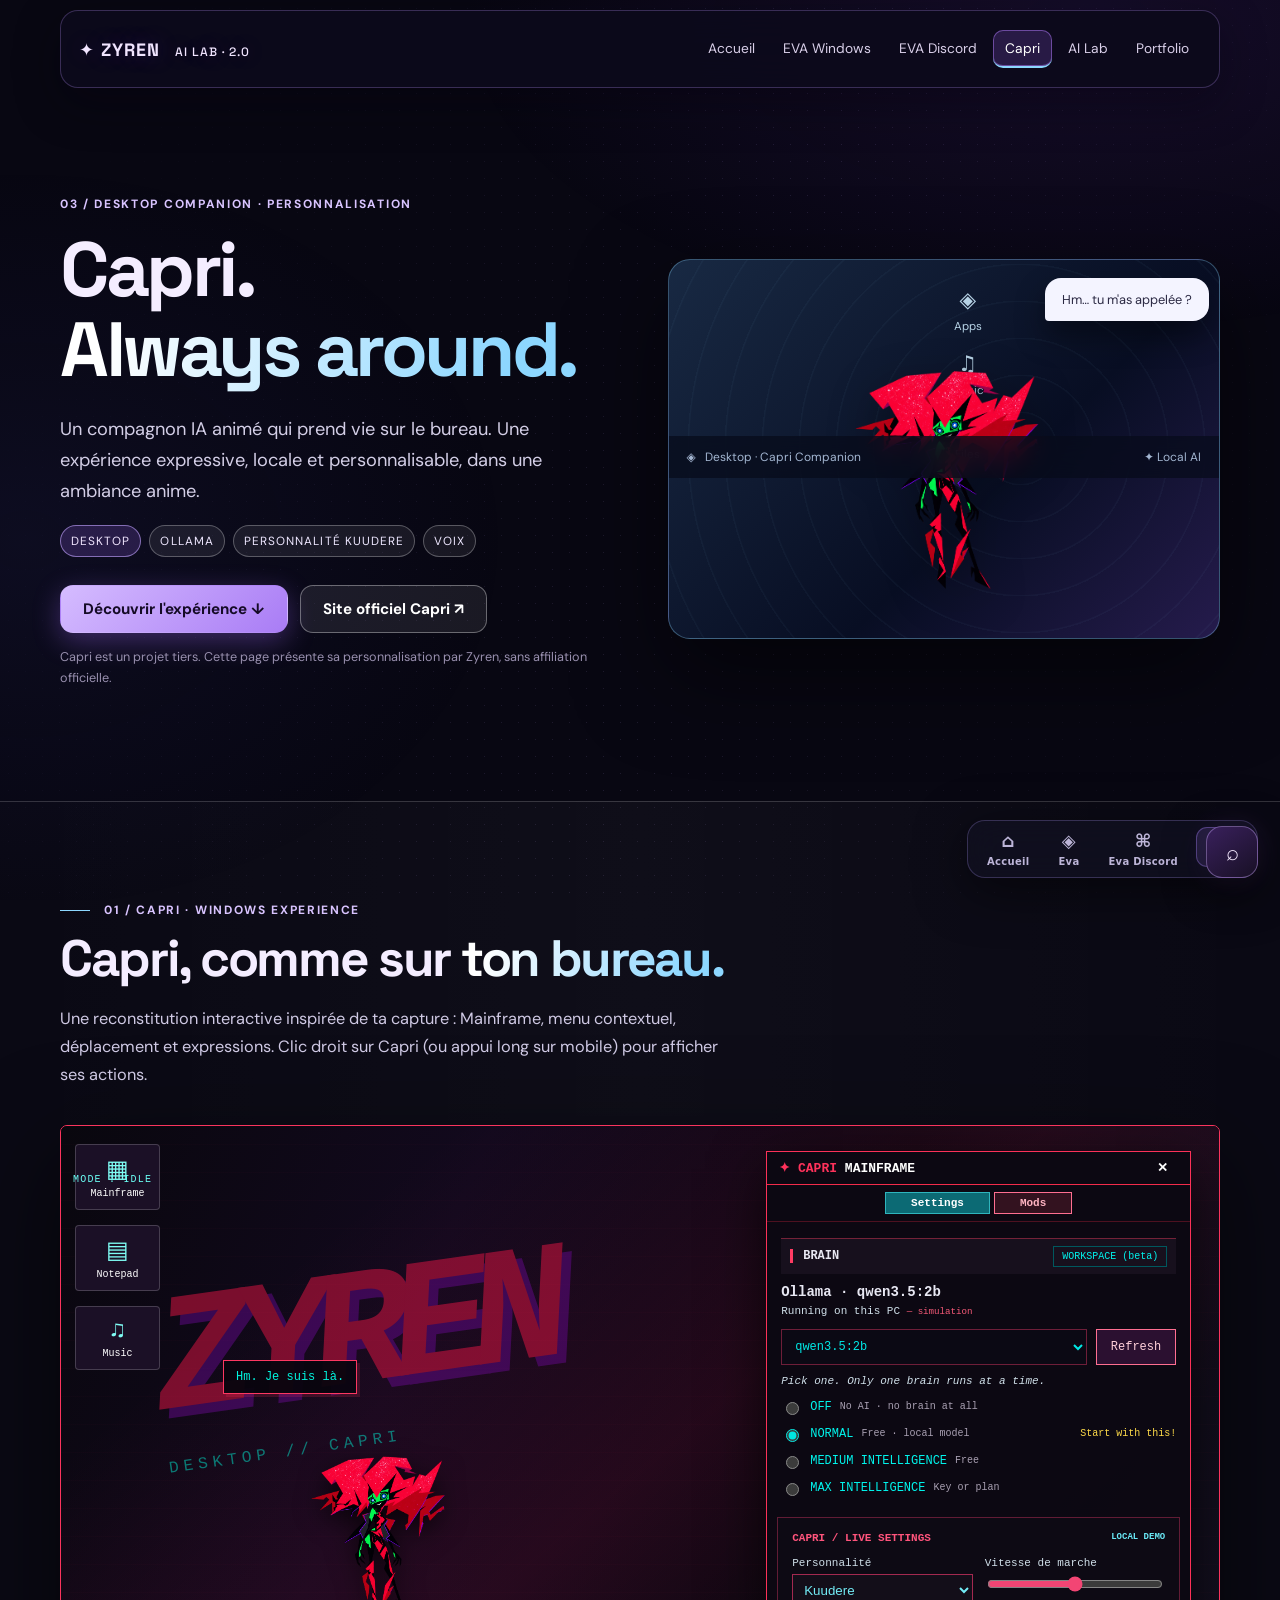
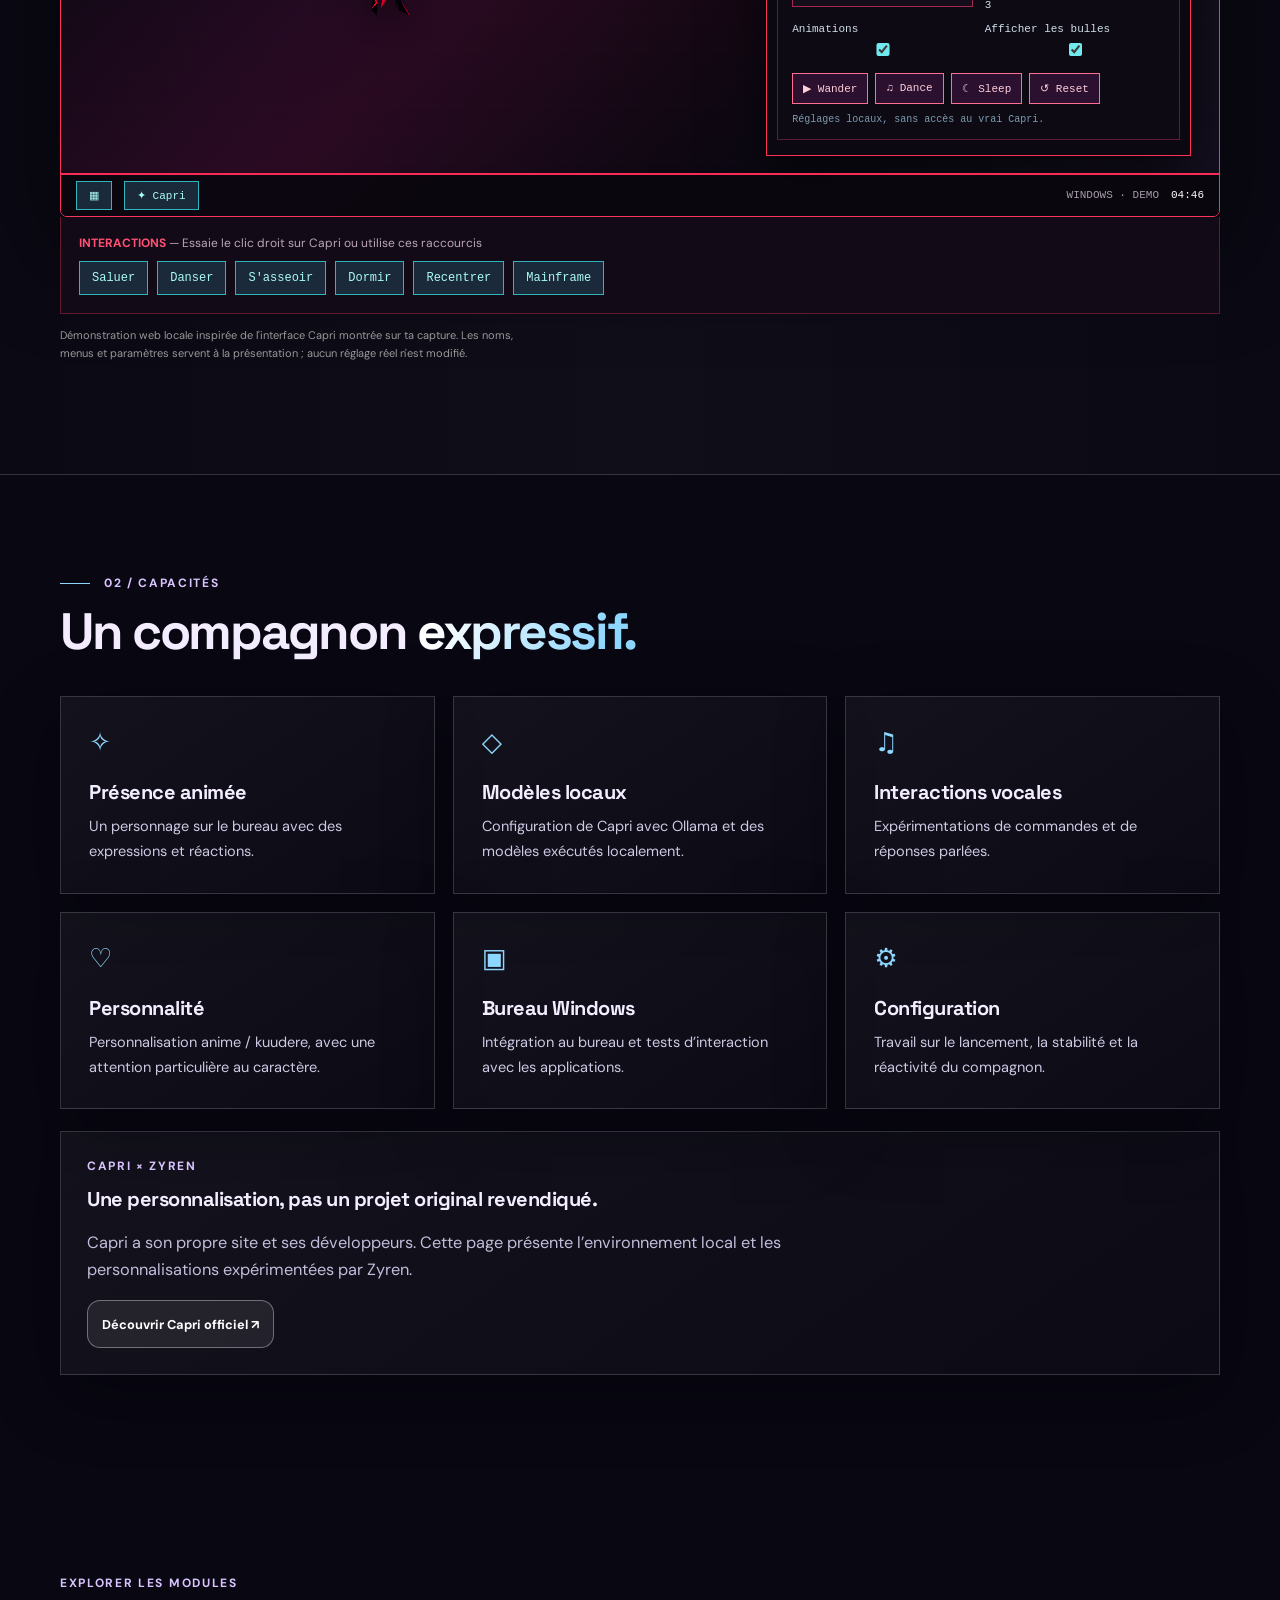
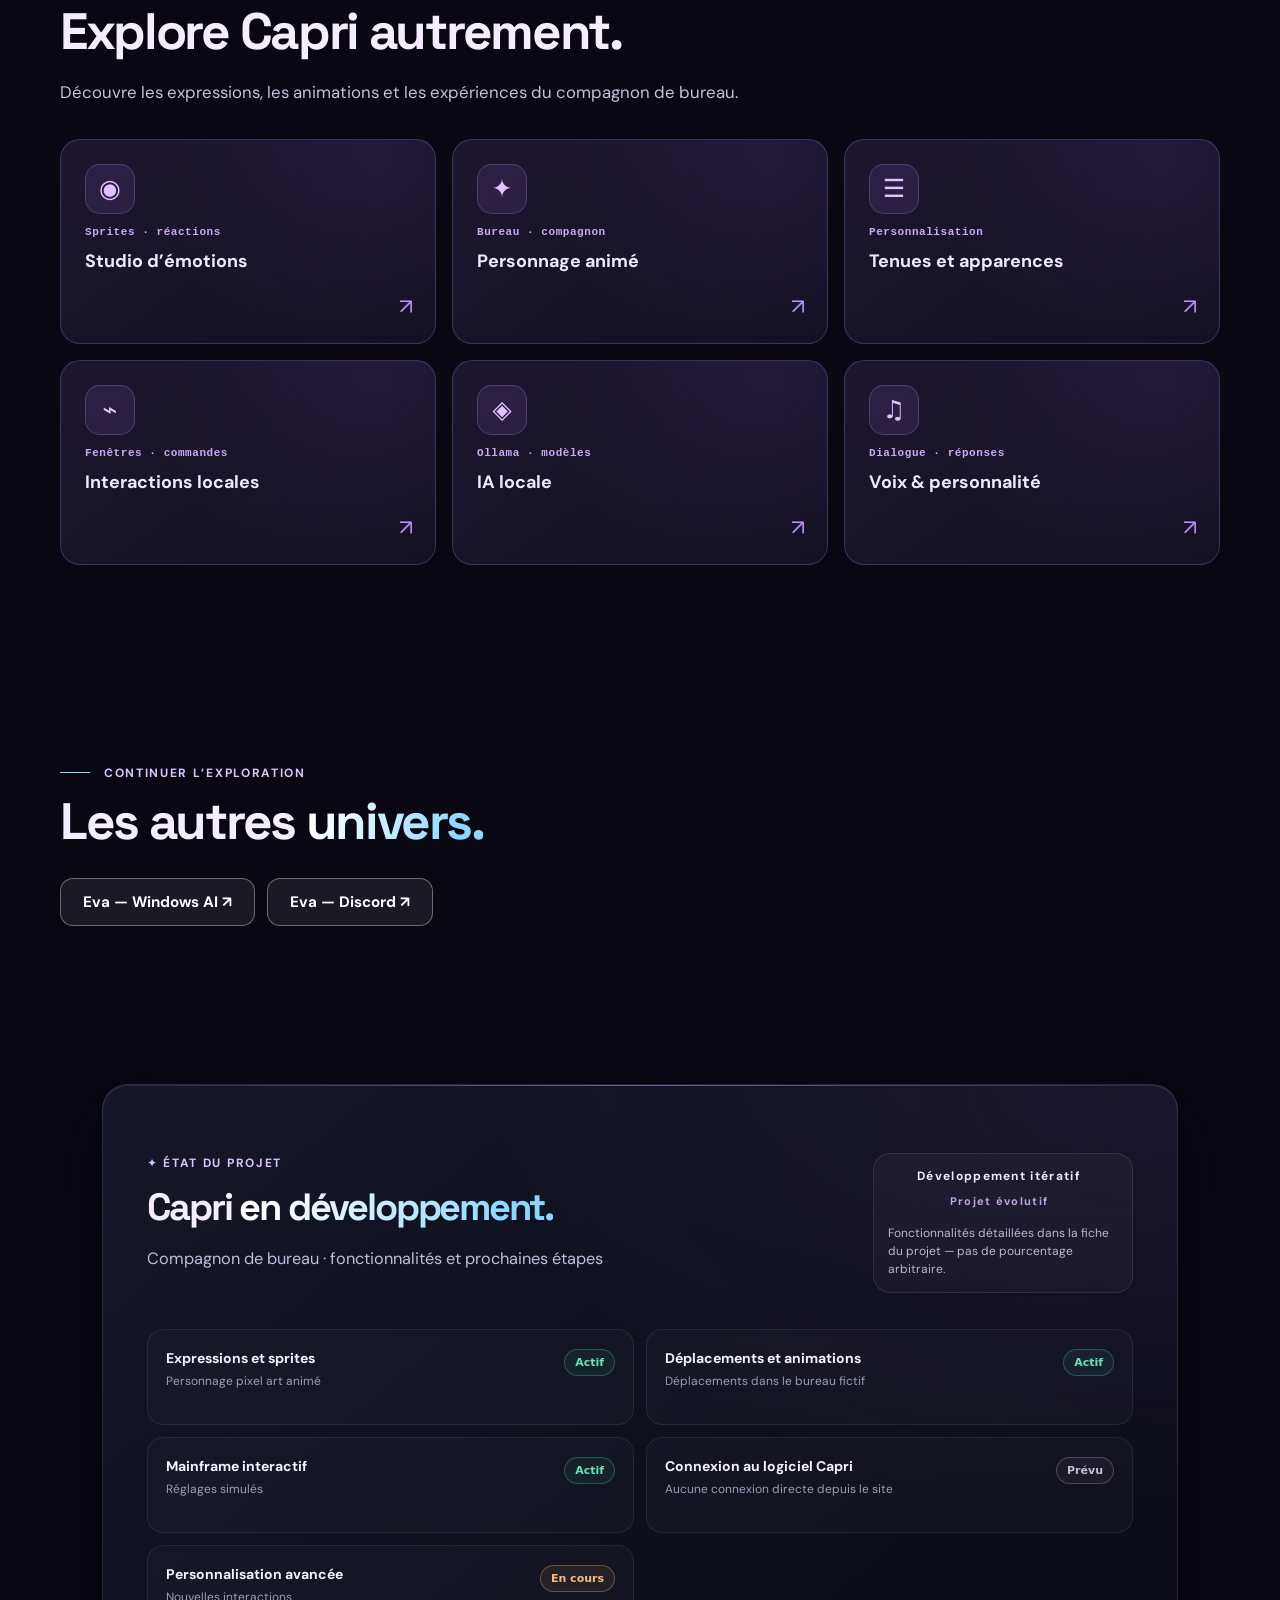
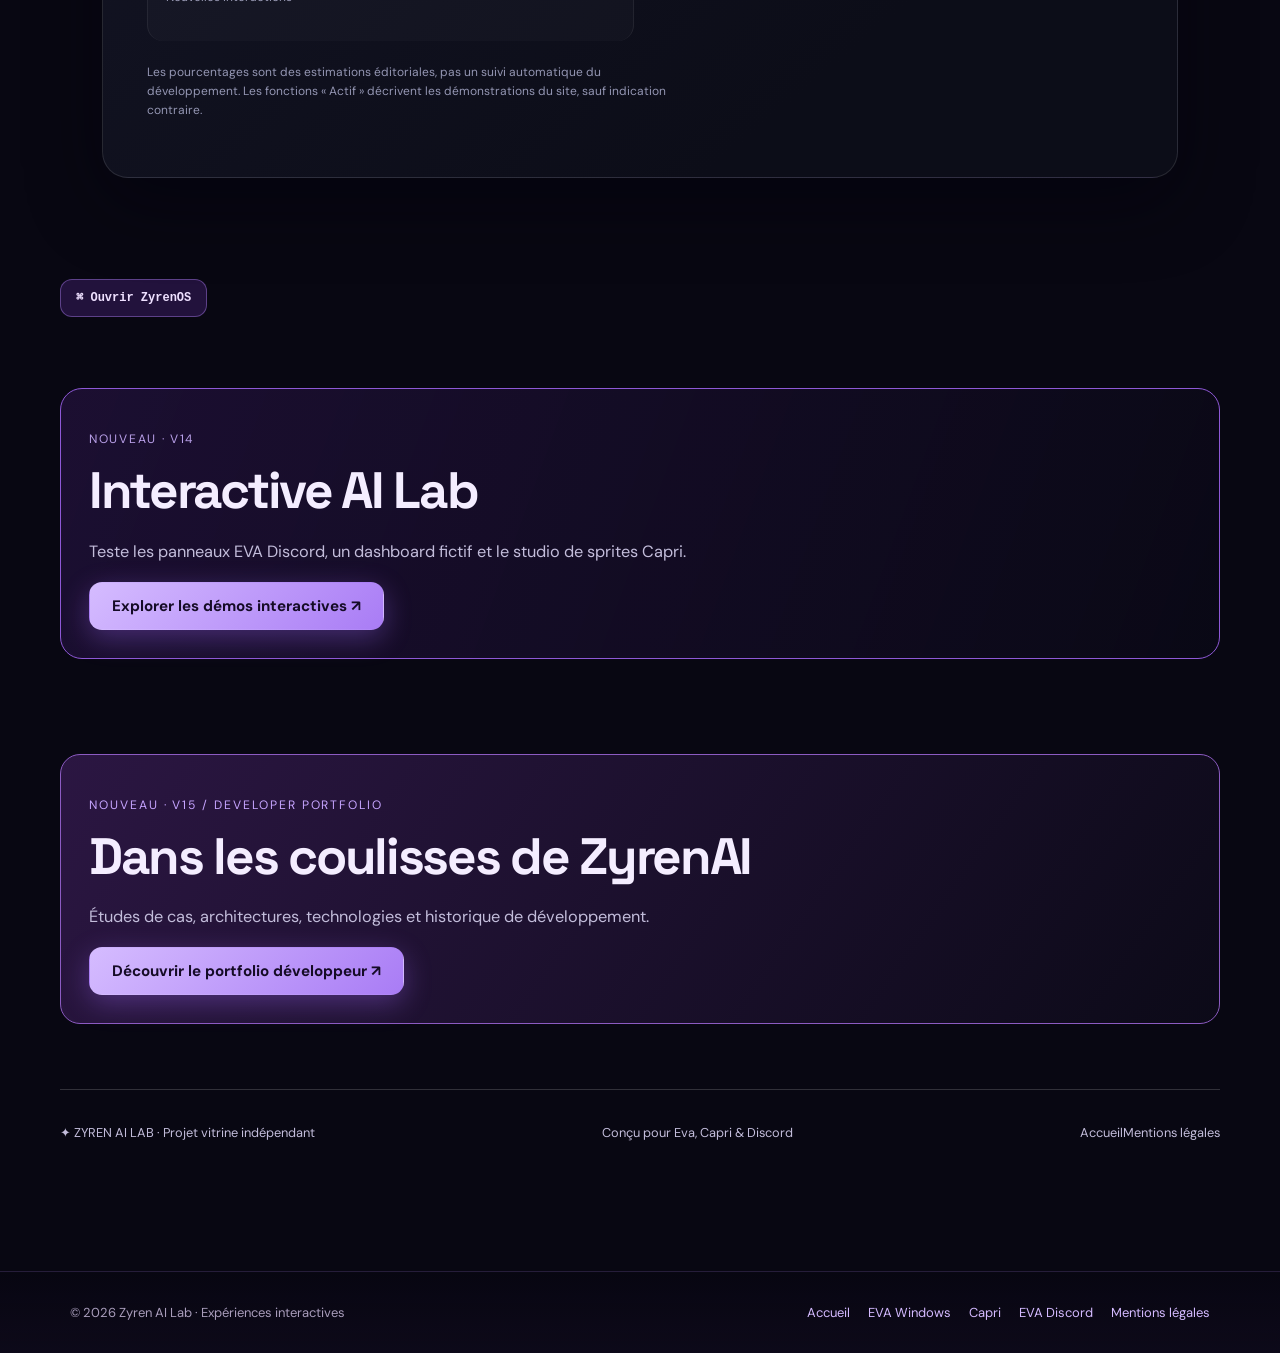
==== commit 033299bb: "finish 2.0" ====
--- a/capri.html
+++ b/capri.html
@@ -1,6 +1,6 @@
 <!DOCTYPE html>
 
-<html lang="fr"><head><meta charset="utf-8"/><meta content="width=device-width,initial-scale=1" name="viewport"/><meta content="#080812" name="theme-color"/><meta name="description" content="Capri, compagnon de bureau animé : démo interactive avec Mainframe, menu contextuel et expressions. Personnalisation par Zyren."><title>Capri — Zyren AI Lab</title><meta property="og:title" content="Capri — Zyren AI Lab"><meta property="og:description" content="Capri, compagnon de bureau animé : démo interactive avec Mainframe, menu contextuel et expressions. Personnalisation par Zyren."><meta property="og:type" content="website"><meta name="color-scheme" content="dark"><link rel="icon" href="data:image/svg+xml,%3Csvg xmlns=%27http://www.w3.org/2000/svg%27 viewBox=%270 0 64 64%27%3E%3Crect width=%2764%27 height=%2764%27 rx=%2716%27 fill=%27%23080812%27/%3E%3Ctext x=%2732%27 y=%2745%27 font-size=%2740%27 text-anchor=%27middle%27 fill=%27%23b794ff%27%3E%E2%9C%A6%3C/text%3E%3C/svg%3E"><link rel="preconnect" href="https://fonts.googleapis.com"><link rel="preconnect" href="https://fonts.gstatic.com" crossorigin><link rel="stylesheet" href="https://fonts.googleapis.com/css2?family=DM+Sans:wght@400;500;600;700&family=Space+Grotesk:wght@400;500;600;700&display=swap"><noscript><style>.reveal{opacity:1;transform:none}</style></noscript><link href="css/global.css?v=13" rel="stylesheet"/><link href="css/capri.css?v=13" rel="stylesheet"/><link href="css/capri-real.css?v=13" rel="stylesheet"/><link rel="stylesheet" href="css/v6.css?v=13"><link rel="stylesheet" href="css/v7.css?v=13"><link rel="stylesheet" href="css/v8.css?v=13"><link rel="stylesheet" href="css/v11.css?v=13"><link rel="stylesheet" href="css/design.css?v=13"><link rel="stylesheet" href="css/v12.css?v=12"/></head><body class="v6-page capri"><header class="nav container"><a class="brand" href="index.html"><b>✦</b> ZYREN <span>AI / LAB</span></a><nav aria-label="Navigation principale" class="nav-links"><a class="" href="index.html">Accueil</a><a class="" href="eva.html">Eva</a><a class="" href="discord.html">Eva Discord</a><a class="active" href="capri.html">Capri</a></nav><button aria-expanded="false" aria-label="Ouvrir le menu" class="nav-menu" data-menu="">☰</button></header><main><section class="hero container hero-split"><div class="hero-copy reveal"><div class="eyebrow">03 / DESKTOP COMPANION · PERSONNALISATION</div><h1>Capri.<br/><span class="gradient">Always around.</span></h1><p class="lead">Un compagnon IA animé qui prend vie sur le bureau. Une expérience expressive, locale et personnalisable, dans une ambiance anime.</p><div class="tags"><span class="tag accent">Desktop</span><span class="tag">Ollama</span><span class="tag">Personnalité kuudere</span><span class="tag">Voix</span></div><div class="actions"><a class="btn primary" href="#demo">Découvrir l'expérience ↓</a><a class="btn ghost" href="https://capriai.app/" rel="noopener noreferrer" target="_blank">Site officiel Capri ↗</a></div><p class="note">Capri est un projet tiers. Cette page présente sa personnalisation par Zyren, sans affiliation officielle.</p></div><div class="stage reveal"><div class="capri-desktop"><div class="desktop-icons"><span><b>◈</b>Apps</span><span><b>♫</b>Music</span><span><b>▣</b>Files</span></div><div class="capri-sprite-wrap"><img alt="Capri, sprite original" class="capri-sprite" data-capri-sprite="" draggable="false" src="assets/capri/capri-neutral.png"/></div><div class="speech" data-capri-speech="">Hm… tu m'as appelée ?</div><div class="desktop-bar">◈   Desktop · Capri Companion <span style="float:right">✦ Local AI</span></div></div></div></section><section class="section section-alt" id="demo"><div class="container cr-wrap"><div class="section-head reveal"><div class="eyebrow section-index">01 / CAPRI · WINDOWS EXPERIENCE</div><h2>Capri, comme sur <span class="gradient">ton bureau.</span></h2><p>Une reconstitution interactive inspirée de ta capture : Mainframe, menu contextuel, déplacement et expressions. Clic droit sur Capri (ou appui long sur mobile) pour afficher ses actions.</p></div>
+<html lang="fr"><head><meta charset="utf-8"/><meta content="width=device-width,initial-scale=1" name="viewport"/><meta content="#080812" name="theme-color"/><meta content="Capri, compagnon de bureau animé : démo interactive avec Mainframe, menu contextuel et expressions. Personnalisation par Zyren." name="description"/><title>Capri — Zyren AI Lab</title><meta content="Capri — Zyren AI Lab" property="og:title"/><meta content="Capri, compagnon de bureau animé : démo interactive avec Mainframe, menu contextuel et expressions. Personnalisation par Zyren." property="og:description"/><meta content="website" property="og:type"/><meta content="dark" name="color-scheme"/><link href="data:image/svg+xml,%3Csvg xmlns=%27http://www.w3.org/2000/svg%27 viewBox=%270 0 64 64%27%3E%3Crect width=%2764%27 height=%2764%27 rx=%2716%27 fill=%27%23080812%27/%3E%3Ctext x=%2732%27 y=%2745%27 font-size=%2740%27 text-anchor=%27middle%27 fill=%27%23b794ff%27%3E%E2%9C%A6%3C/text%3E%3C/svg%3E" rel="icon"/><link href="https://fonts.googleapis.com" rel="preconnect"/><link crossorigin="" href="https://fonts.gstatic.com" rel="preconnect"/><link href="https://fonts.googleapis.com/css2?family=DM+Sans:wght@400;500;600;700&amp;family=Space+Grotesk:wght@400;500;600;700&amp;display=swap" rel="stylesheet"/><noscript><style>.reveal{opacity:1;transform:none}</style></noscript><link href="css/global.css?v=2.0" rel="stylesheet"/><link href="css/capri.css?v=2.0" rel="stylesheet"/><link href="css/capri-real.css?v=2.0" rel="stylesheet"/><link href="css/v6.css?v=2.0" rel="stylesheet"/><link href="css/v7.css?v=2.0" rel="stylesheet"/><link href="css/v8.css?v=2.0" rel="stylesheet"/><link href="css/v11.css?v=2.0" rel="stylesheet"><link href="css/design.css?v=2.0" rel="stylesheet"><link href="css/v12.css?v=2.0" rel="stylesheet"><link href="css/v13.css?v=2.0" rel="stylesheet"/></link></link></link><link href="css/refinement-v15.css" rel="stylesheet"/><link href="css/feature-explorer-v15.css" rel="stylesheet"/><link href="css/zyren-2.0.css" rel="stylesheet"/><meta content="Zyren AI Lab 2.0" name="application-name"/></head><body class="v6-page capri"><header class="nav container"><a class="brand" href="index.html">✦ ZYREN <span>AI LAB · 2.0</span></a><nav aria-label="Navigation principale" class="nav-links"><a href="index.html">Accueil</a><a href="eva.html">EVA Windows</a><a href="discord.html">EVA Discord</a><a aria-current="page" class="active" href="capri.html">Capri</a><a href="lab.html">AI Lab</a><a href="portfolio.html">Portfolio</a></nav><button aria-expanded="false" aria-label="Ouvrir le menu" class="nav-menu" data-menu="">☰</button></header><main><section class="hero container hero-split"><div class="hero-copy reveal"><div class="eyebrow">03 / DESKTOP COMPANION · PERSONNALISATION</div><h1>Capri.<br/><span class="gradient">Always around.</span></h1><p class="lead">Un compagnon IA animé qui prend vie sur le bureau. Une expérience expressive, locale et personnalisable, dans une ambiance anime.</p><div class="tags"><span class="tag accent">Desktop</span><span class="tag">Ollama</span><span class="tag">Personnalité kuudere</span><span class="tag">Voix</span></div><div class="actions"><a class="btn primary" href="#demo">Découvrir l'expérience ↓</a><a class="btn ghost" href="https://capriai.app/" rel="noopener noreferrer" target="_blank">Site officiel Capri ↗</a></div><p class="note">Capri est un projet tiers. Cette page présente sa personnalisation par Zyren, sans affiliation officielle.</p></div><div class="stage reveal"><div class="capri-desktop"><div class="desktop-icons"><span><b>◈</b>Apps</span><span><b>♫</b>Music</span><span><b>▣</b>Files</span></div><div class="capri-sprite-wrap"><img alt="Capri, sprite original" class="capri-sprite" data-capri-sprite="" draggable="false" src="assets/capri/capri-neutral.png"/></div><div class="speech" data-capri-speech="">Hm… tu m'as appelée ?</div><div class="desktop-bar">◈   Desktop · Capri Companion <span style="float:right">✦ Local AI</span></div></div></div></section><section class="section section-alt" id="demo"><div class="container cr-wrap"><div class="section-head reveal"><div class="eyebrow section-index">01 / CAPRI · WINDOWS EXPERIENCE</div><h2>Capri, comme sur <span class="gradient">ton bureau.</span></h2><p>Une reconstitution interactive inspirée de ta capture : Mainframe, menu contextuel, déplacement et expressions. Clic droit sur Capri (ou appui long sur mobile) pour afficher ses actions.</p></div>
 <div class="cr-shell reveal" id="crShell">
 <div class="cr-desktop" id="crDesktop">
 <div class="cr-mode-label" id="crModeLabel">MODE : IDLE</div><div class="cr-bg-text"><b>ZYREN</b><span>DESKTOP // CAPRI</span></div>
@@ -11,4 +11,4 @@
 <div class="cr-app" hidden="" id="crApp"><div class="cr-app-title"><span id="crAppTitle">NOTEPAD</span><button aria-label="Fermer" id="crAppClose">✕</button></div><div id="crAppBody"></div></div>
 <div class="cr-mainframe" id="crMainframe"><div class="cr-main-head"><span>✦ CAPRI <b>MAINFRAME</b></span><button aria-label="Fermer le Mainframe" id="crMainClose">✕</button></div><div class="cr-tabs"><button class="active">Settings</button><button id="crModsTab">Mods</button></div><div class="cr-main-scroll" id="crMainScroll"><div class="cr-heading"><b>BRAIN</b><span>WORKSPACE (beta)</span></div><div class="cr-setting-title">Ollama · qwen3.5:2b</div><div class="cr-muted">Running on this PC <small>— simulation</small></div><div class="cr-input-row"><select id="crModel"><option>qwen3.5:2b</option><option>llama3.2:latest</option></select><button id="crRefresh">Refresh</button></div><div class="cr-hint">Pick one. Only one brain runs at a time.</div><div class="cr-radio"><label><input name="crBrain" type="radio" value="off"/> OFF <small>No AI · no brain at all</small></label><label><input checked="" name="crBrain" type="radio" value="normal"/> NORMAL <small>Free · local model</small><em>Start with this!</em></label><label><input name="crBrain" type="radio" value="medium"/> MEDIUM INTELLIGENCE <small>Free</small></label><label><input name="crBrain" type="radio" value="max"/> MAX INTELLIGENCE <small>Key or plan</small></label></div><div class="cr-heading"><b>VOICE</b><span>Ctrl + Alt + V to talk</span></div><div class="cr-radio"><label><input checked="" name="crVoice" type="radio" value="off"/> OFF <small>Silent · text only</small></label><label><input name="crVoice" type="radio" value="prebuilt"/> PREBUILT LOCAL <small>Her voices · free</small></label><label><input name="crVoice" type="radio" value="custom"/> CUSTOM LOCAL <small>Your own model</small></label><label><input name="crVoice" type="radio" value="cloud"/> CLOUD VOICE <small>Needs a key</small></label></div><div class="cr-input-row"><select id="crMic"><option>Mic: default</option><option>Mic: simulated USB</option></select><button id="crTest">Test</button></div><div class="cr-input-row"><select id="crSpeaker"><option>Her speaker: Default</option><option>Her speaker: Headphones</option></select></div><div class="cr-heading"><b>DESKTOP</b><span>Companion behavior</span></div><div class="cr-toggle-list"><label><input id="crWanderPanel" type="checkbox"/> Wander around</label><label><input checked="" id="crDancePanel" type="checkbox"/> Dance to music</label><label><input checked="" id="crSitPanel" type="checkbox"/> Sit on windows</label></div><div class="cr-main-buttons"><button data-cr-action="dance">Dance</button><button data-cr-action="sit">Sit here</button><button data-cr-action="reset">Reset</button></div><div class="cr-notice">Interactive portfolio simulation. No real Ollama, microphone or Capri settings are changed.</div></div><div class="cr-v6-settings"><div class="cr-v6-title">CAPRI / LIVE SETTINGS <span>LOCAL DEMO</span></div><div class="cr-v6-grid"><label>Personnalité<select id="crPersona"><option>Kuudere</option><option>Genki</option><option>Tsundere</option></select></label><label>Vitesse de marche<input id="crSpeed" max="5" min="1" type="range" value="3"/><output id="crSpeedValue">3</output></label><label>Animations<input checked="" id="crMotion" type="checkbox"/></label><label>Afficher les bulles<input checked="" id="crBubbleToggle" type="checkbox"/></label></div><div class="cr-v6-buttons"><button id="crV6Wander">▶ Wander</button><button id="crV6Dance">♫ Dance</button><button id="crV6Sleep">☾ Sleep</button><button id="crV6Reset">↺ Reset</button></div><div class="cr-v6-foot" id="crSettingStatus" role="status">Réglages locaux, sans accès au vrai Capri.</div></div></div>
 <div class="cr-taskbar"><button id="crStart">▦</button><button data-cr-open="mainframe">✦ Capri</button><span>WINDOWS · DEMO</span><time id="crClock"></time></div>
-</div></div><div class="cr-toolbar"><span><b>INTERACTIONS</b> — Essaie le clic droit sur Capri ou utilise ces raccourcis</span><div><button data-cr-action="wave">Saluer</button><button data-cr-action="dance">Danser</button><button data-cr-action="sit">S'asseoir</button><button data-cr-action="sleep">Dormir</button><button data-cr-action="center">Recentrer</button><button data-cr-open="mainframe">Mainframe</button></div></div><p class="cr-caption">Démonstration web locale inspirée de l'interface Capri montrée sur ta capture. Les noms, menus et paramètres servent à la présentation ; aucun réglage réel n'est modifié.</p></div></section><section class="section"><div class="container"><div class="section-head reveal"><div class="eyebrow section-index">02 / Capacités</div><h2>Un compagnon <span class="gradient">expressif.</span></h2></div><div class="grid3"><article class="feature panel reveal"><div class="glyph">✧</div><h3>Présence animée</h3><p>Un personnage sur le bureau avec des expressions et réactions.</p></article><article class="feature panel reveal"><div class="glyph">◇</div><h3>Modèles locaux</h3><p>Configuration de Capri avec Ollama et des modèles exécutés localement.</p></article><article class="feature panel reveal"><div class="glyph">♫</div><h3>Interactions vocales</h3><p>Expérimentations de commandes et de réponses parlées.</p></article><article class="feature panel reveal"><div class="glyph">♡</div><h3>Personnalité</h3><p>Personnalisation anime / kuudere, avec une attention particulière au caractère.</p></article><article class="feature panel reveal"><div class="glyph">▣</div><h3>Bureau Windows</h3><p>Intégration au bureau et tests d’interaction avec les applications.</p></article><article class="feature panel reveal"><div class="glyph">⚙</div><h3>Configuration</h3><p>Travail sur le lancement, la stabilité et la réactivité du compagnon.</p></article></div><div class="panel reveal" style="padding:26px;margin-top:22px"><div class="eyebrow">Capri × Zyren</div><h3 style="margin-top:12px">Une personnalisation, pas un projet original revendiqué.</h3><p>Capri a son propre site et ses développeurs. Cette page présente l’environnement local et les personnalisations expérimentées par Zyren.</p><a class="btn ghost small" href="https://capriai.app/" rel="noopener noreferrer" target="_blank">Découvrir Capri officiel ↗</a></div></div></section><section class="section section-alt" id="video"><div class="container"><div class="section-head reveal"><div class="eyebrow section-index">Démonstration réelle</div><h2>Voir le projet <span class="gradient">en action.</span></h2><p>Ajoute ton propre enregistrement. Le lecteur apparaîtra automatiquement lorsque le fichier vidéo sera disponible.</p></div><div class="video-shell reveal" data-video="assets/videos/capri.mp4"><div class="video-empty"><div class="play">▶</div><h3>Vidéo à venir</h3><p>Dépose <code>capri.mp4</code> dans <code>assets/videos/</code>. Aucun faux enregistrement n'est présenté comme une vidéo réelle.</p></div></div></div></section><section class="section"><div class="container"><div class="eyebrow section-index">Continuer l’exploration</div><h2>Les autres <span class="gradient">univers.</span></h2><div class="actions"><a class="btn ghost" href="eva.html">Eva — Windows AI ↗</a><a class="btn ghost" href="discord.html">Eva — Discord ↗</a></div></div></section><section class="project-status-section" id="progression" aria-labelledby="progression-title"><div class="project-status-shell"><div class="project-status-head"><div><p class="eyebrow">✦ ÉTAT DU PROJET</p><h2 id="progression-title">Capri <span class="gradient">en développement.</span></h2><p>Compagnon de bureau · fonctionnalités et prochaines étapes</p></div><div class="progress-card" style="--progress:83%" role="group" aria-label="Progression indicative de Capri : 83 pour cent"><div class="progress-label"><span>PROGRESSION DU PROJET</span><span class="progress-value">83%</span></div><div class="progress-track"><span class="progress-fill"></span></div><p class="progress-note">Estimation de présentation · mise à jour manuelle</p></div></div><div class="project-status-list"><div class="project-status-row"><div><strong>Expressions et sprites</strong><small>Personnage pixel art animé</small></div><span class="project-status-badge ">Actif</span></div><div class="project-status-row"><div><strong>Déplacements et animations</strong><small>Déplacements dans le bureau fictif</small></div><span class="project-status-badge ">Actif</span></div><div class="project-status-row"><div><strong>Mainframe interactif</strong><small>Réglages simulés</small></div><span class="project-status-badge ">Actif</span></div><div class="project-status-row"><div><strong>Connexion au logiciel Capri</strong><small>Aucune connexion directe depuis le site</small></div><span class="project-status-badge pending">Prévu</span></div><div class="project-status-row"><div><strong>Personnalisation avancée</strong><small>Nouvelles interactions</small></div><span class="project-status-badge wip">En cours</span></div></div><p class="project-status-disclaimer">Les pourcentages sont des estimations éditoriales, pas un suivi automatique du développement. Les fonctions « Actif » décrivent les démonstrations du site, sauf indication contraire.</p></div></section></main><footer class="footer container"><span>✦ ZYREN AI LAB · Projet vitrine indépendant</span><span>Conçu pour Eva, Capri &amp; Discord</span><nav aria-label="Liens du pied de page"><a href="index.html">Accueil</a><a href="mentions-legales.html">Mentions légales</a></nav></footer><script defer="" src="js/main.js?v=13"></script><script defer="" src="js/capri-real.js?v=13"></script><script defer src="js/capri-touch.js?v=13"></script><script defer src="js/capri-v6.js?v=13"></script><script defer src="js/site-v6.js?v=13"></script><script defer src="js/progress-v7.js?v=13"></script><script src="js/uiverse-v8.js?v=13" defer></script><script src="js/site-v11.js?v=13" defer></script><script src="js/site-v12.js?v=12" defer></script></body></html>+</div></div><div class="cr-toolbar"><span><b>INTERACTIONS</b> — Essaie le clic droit sur Capri ou utilise ces raccourcis</span><div><button data-cr-action="wave">Saluer</button><button data-cr-action="dance">Danser</button><button data-cr-action="sit">S'asseoir</button><button data-cr-action="sleep">Dormir</button><button data-cr-action="center">Recentrer</button><button data-cr-open="mainframe">Mainframe</button></div></div><p class="cr-caption">Démonstration web locale inspirée de l'interface Capri montrée sur ta capture. Les noms, menus et paramètres servent à la présentation ; aucun réglage réel n'est modifié.</p></div></section><section class="section"><div class="container"><div class="section-head reveal"><div class="eyebrow section-index">02 / Capacités</div><h2>Un compagnon <span class="gradient">expressif.</span></h2></div><div class="grid3"><article class="feature panel reveal"><div class="glyph">✧</div><h3>Présence animée</h3><p>Un personnage sur le bureau avec des expressions et réactions.</p></article><article class="feature panel reveal"><div class="glyph">◇</div><h3>Modèles locaux</h3><p>Configuration de Capri avec Ollama et des modèles exécutés localement.</p></article><article class="feature panel reveal"><div class="glyph">♫</div><h3>Interactions vocales</h3><p>Expérimentations de commandes et de réponses parlées.</p></article><article class="feature panel reveal"><div class="glyph">♡</div><h3>Personnalité</h3><p>Personnalisation anime / kuudere, avec une attention particulière au caractère.</p></article><article class="feature panel reveal"><div class="glyph">▣</div><h3>Bureau Windows</h3><p>Intégration au bureau et tests d’interaction avec les applications.</p></article><article class="feature panel reveal"><div class="glyph">⚙</div><h3>Configuration</h3><p>Travail sur le lancement, la stabilité et la réactivité du compagnon.</p></article></div><div class="panel reveal" style="padding:26px;margin-top:22px"><div class="eyebrow">Capri × Zyren</div><h3 style="margin-top:12px">Une personnalisation, pas un projet original revendiqué.</h3><p>Capri a son propre site et ses développeurs. Cette page présente l’environnement local et les personnalisations expérimentées par Zyren.</p><a class="btn ghost small" href="https://capriai.app/" rel="noopener noreferrer" target="_blank">Découvrir Capri officiel ↗</a></div></div></section><section class="section feature-explorer-section" id="video"><div class="container"><div class="feature-explorer-head"><div class="eyebrow">EXPLORER LES MODULES</div><h2>Explore Capri autrement.</h2><p>Découvre les expressions, les animations et les expériences du compagnon de bureau.</p></div><div class="feature-explorer-grid"><button aria-controls="feature-detail-capri" aria-expanded="false" class="feature-explorer-card" data-feature-detail="Explorer différentes expressions et états visuels de Capri avec les ressources du site." data-feature-link="lab.html" data-feature-title="Studio d’émotions" type="button"><span class="feature-card-icon">◉</span><span class="feature-card-tag">Sprites · réactions</span><strong>Studio d’émotions</strong><span class="feature-card-arrow">↗</span></button><button aria-controls="feature-detail-capri" aria-expanded="false" class="feature-explorer-card" data-feature-detail="Personnage présent sur le bureau dans les applications locales ; le site n’est qu’une illustration interactive." data-feature-link="capri.html#demo" data-feature-title="Personnage animé" type="button"><span class="feature-card-icon">✦</span><span class="feature-card-tag">Bureau · compagnon</span><strong>Personnage animé</strong><span class="feature-card-arrow">↗</span></button><button aria-controls="feature-detail-capri" aria-expanded="false" class="feature-explorer-card" data-feature-detail="Variantes graphiques, poses et skins selon les ressources disponibles." data-feature-link="lab.html" data-feature-title="Tenues et apparences" type="button"><span class="feature-card-icon">☰</span><span class="feature-card-tag">Personnalisation</span><strong>Tenues et apparences</strong><span class="feature-card-arrow">↗</span></button><button aria-controls="feature-detail-capri" aria-expanded="false" class="feature-explorer-card" data-feature-detail="Explorations de commandes locales et d’interactions avec les applications, hors navigateur public." data-feature-link="capri.html#demo" data-feature-title="Interactions locales" type="button"><span class="feature-card-icon">⌁</span><span class="feature-card-tag">Fenêtres · commandes</span><strong>Interactions locales</strong><span class="feature-card-arrow">↗</span></button><button aria-controls="feature-detail-capri" aria-expanded="false" class="feature-explorer-card" data-feature-detail="Expérimentations de modèles exécutés localement, selon la version et le matériel." data-feature-link="portfolio.html" data-feature-title="IA locale" type="button"><span class="feature-card-icon">◈</span><span class="feature-card-tag">Ollama · modèles</span><strong>IA locale</strong><span class="feature-card-arrow">↗</span></button><button aria-controls="feature-detail-capri" aria-expanded="false" class="feature-explorer-card" data-feature-detail="Essais de voix, de personnalité et de réactions contextuelles. Les fonctions dépendent de l’installation locale." data-feature-link="capri.html#demo" data-feature-title="Voix &amp; personnalité" type="button"><span class="feature-card-icon">♫</span><span class="feature-card-tag">Dialogue · réponses</span><strong>Voix &amp; personnalité</strong><span class="feature-card-arrow">↗</span></button></div><div aria-live="polite" class="feature-explorer-detail" hidden="" id="feature-detail-capri"><div class="feature-detail-top"><span class="feature-detail-label">MODULE SÉLECTIONNÉ</span><button aria-label="Fermer le détail" class="feature-detail-close" type="button">×</button></div><h3></h3><p></p><a class="feature-detail-link" href="#">Explorer la démonstration ↗</a><span class="feature-detail-disclaimer">Présentation illustrative · aucune connexion aux applications privées</span></div></div></section><section class="section"><div class="container"><div class="eyebrow section-index">Continuer l’exploration</div><h2>Les autres <span class="gradient">univers.</span></h2><div class="actions"><a class="btn ghost" href="eva.html">Eva — Windows AI ↗</a><a class="btn ghost" href="discord.html">Eva — Discord ↗</a></div></div></section><section aria-labelledby="progression-title" class="project-status-section" id="progression"><div class="project-status-shell"><div class="project-status-head"><div><p class="eyebrow">✦ ÉTAT DU PROJET</p><h2 id="progression-title">Capri <span class="gradient">en développement.</span></h2><p>Compagnon de bureau · fonctionnalités et prochaines étapes</p></div><div aria-label="Progression indicative de Capri : 83 pour cent" class="progress-card" role="group"><div class="progress-label"><strong>Développement itératif</strong><span class="status-text">Projet évolutif</span></div><p class="progress-note">Fonctionnalités détaillées dans la fiche du projet — pas de pourcentage arbitraire.</p></div></div><div class="project-status-list"><div class="project-status-row"><div><strong>Expressions et sprites</strong><small>Personnage pixel art animé</small></div><span class="project-status-badge">Actif</span></div><div class="project-status-row"><div><strong>Déplacements et animations</strong><small>Déplacements dans le bureau fictif</small></div><span class="project-status-badge">Actif</span></div><div class="project-status-row"><div><strong>Mainframe interactif</strong><small>Réglages simulés</small></div><span class="project-status-badge">Actif</span></div><div class="project-status-row"><div><strong>Connexion au logiciel Capri</strong><small>Aucune connexion directe depuis le site</small></div><span class="project-status-badge pending">Prévu</span></div><div class="project-status-row"><div><strong>Personnalisation avancée</strong><small>Nouvelles interactions</small></div><span class="project-status-badge wip">En cours</span></div></div><p class="project-status-disclaimer">Les pourcentages sont des estimations éditoriales, pas un suivi automatique du développement. Les fonctions « Actif » décrivent les démonstrations du site, sauf indication contraire.</p></div></section><div class="container" style="padding:16px 0 36px"><button class="zy13-terminal-launch" data-zy13-terminal="" type="button">⌘ Ouvrir ZyrenOS</button></div><section class="container" style="padding:35px 0 60px"><div style="border:1px solid #8e58d6;border-radius:22px;padding:28px;background:linear-gradient(110deg,rgba(99,44,164,.22),rgba(10,9,22,.92))"><p style="color:#b9a0e9;letter-spacing:.14em;font-size:.76rem">NOUVEAU · V14</p><h2>Interactive AI Lab</h2><p>Teste les panneaux EVA Discord, un dashboard fictif et le studio de sprites Capri.</p><a class="btn primary" href="lab.html">Explorer les démos interactives ↗</a></div></section><section class="container" style="padding:35px 0 65px"><div style="border:1px solid #8c5bc2;border-radius:20px;padding:28px;background:linear-gradient(125deg,#2b1642,#0c0a18)"><p style="color:#c6a4ff;letter-spacing:.16em;font-size:.76rem">NOUVEAU · V15 / DEVELOPER PORTFOLIO</p><h2>Dans les coulisses de ZyrenAI</h2><p>Études de cas, architectures, technologies et historique de développement.</p><a class="btn primary" href="portfolio.html">Découvrir le portfolio développeur ↗</a></div></section></main><footer class="footer container"><span>✦ ZYREN AI LAB · Projet vitrine indépendant</span><span>Conçu pour Eva, Capri &amp; Discord</span><nav aria-label="Liens du pied de page"><a href="index.html">Accueil</a><a href="mentions-legales.html">Mentions légales</a></nav></footer><script defer="" src="js/main.js?v=2.0"></script><script defer="" src="js/capri-real.js?v=2.0"></script><script defer="" src="js/capri-touch.js?v=2.0"></script><script defer="" src="js/capri-v6.js?v=2.0"></script><script defer="" src="js/site-v6.js?v=2.0"></script><script defer="" src="js/progress-v7.js?v=2.0"></script><script defer="" src="js/uiverse-v8.js?v=2.0"></script><script defer="" src="js/site-v11.js?v=2.0"></script><script defer="" src="js/site-v12.js?v=2.0"></script><script defer="" src="js/site-v13.js?v=2.0"></script><script defer="True" src="js/feature-explorer-v15.js"></script><script defer="True" src="js/zyren-2.0.js"></script></body></html>
--- a/css/v13.css
+++ b/css/v13.css
@@ -0,0 +1,45 @@
+/* Zyren AI Lab — V13 Visual Experience */
+:root{--zy13-violet:#b998ff;--zy13-blue:#68bfff}
+body{overflow-x:hidden}body.zy13-terminal-open{overflow:hidden}
+.zy13-core-shell{position:relative;isolation:isolate;min-height:370px;display:grid;place-items:center;perspective:950px;overflow:hidden;border:1px solid rgba(171,129,255,.24);border-radius:28px;background:radial-gradient(ellipse at 50% 45%,rgba(100,53,170,.27),transparent 57%),linear-gradient(135deg,rgba(10,10,26,.88),rgba(17,11,36,.78))}
+.zy13-core-shell canvas{position:absolute;inset:0;width:100%;height:100%;pointer-events:none;opacity:.8}
+.zy13-core-scene{width:230px;height:230px;position:relative;transform-style:preserve-3d;transform:rotateX(var(--zy13-x, -14deg)) rotateY(var(--zy13-y, 12deg));transition:transform .25s ease-out;filter:drop-shadow(0 0 34px rgba(143,91,255,.28));pointer-events:none}
+.zy13-core-scene:before,.zy13-core-scene:after{content:'';position:absolute;inset:15px;border:1px solid rgba(176,131,255,.48);border-radius:50%;box-shadow:0 0 32px rgba(143,80,255,.24);transform:rotateY(70deg) rotateX(25deg);animation:zy13-spin 15s linear infinite}
+.zy13-core-scene:after{inset:0;border-color:rgba(101,188,255,.32);transform:rotateX(72deg) rotateY(20deg);animation-direction:reverse;animation-duration:19s}
+.zy13-core-center{position:absolute;inset:55px;border-radius:30%;display:grid;place-items:center;background:radial-gradient(circle at 32% 25%,#b4a2ff,#6b35b3 48%,#180c32 85%);box-shadow:inset -12px -18px 30px rgba(15,4,40,.8),0 0 65px rgba(136,73,245,.7);transform:rotateZ(45deg);animation:zy13-float 5s ease-in-out infinite}
+.zy13-core-center span{font-size:50px;color:#fff;transform:rotateZ(-45deg);text-shadow:0 0 18px #fff}
+.zy13-core-label{position:absolute;left:16px;bottom:16px;font:600 11px/1.4 monospace;letter-spacing:.13em;color:#cdb4f7;pointer-events:none}
+.zy13-core-label b{color:#8be8cf}.zy13-core-cta{position:absolute;right:16px;bottom:16px;z-index:2}
+.zy13-terminal-launch{border:1px solid rgba(182,135,255,.4);border-radius:12px;background:rgba(50,25,83,.65);color:#eee0ff;padding:10px 15px;cursor:pointer;font:600 12px/1.4 monospace;transition:background .2s,transform .2s}.zy13-terminal-launch:hover{background:rgba(91,49,143,.82);transform:translateY(-2px)}
+.zy13-terminal-overlay[hidden]{display:none!important}.zy13-terminal-overlay{position:fixed;inset:0;z-index:99999;background:rgba(4,3,12,.83);backdrop-filter:blur(13px);display:grid;place-items:center;padding:20px}
+.zy13-terminal{width:min(760px,100%);height:min(540px,85vh);display:flex;flex-direction:column;border:1px solid #8d65cc;border-radius:16px;overflow:hidden;background:#0b0a17;box-shadow:0 30px 100px rgba(0,0,0,.7),0 0 50px rgba(127,65,224,.2);font:14px/1.6 ui-monospace,SFMono-Regular,Consolas,monospace;color:#d8c9f5}
+.zy13-terminal-bar{display:flex;align-items:center;gap:10px;padding:12px 16px;background:#191327;border-bottom:1px solid #3e2c59}.zy13-terminal-bar strong{font-size:12px;letter-spacing:.12em;flex:1}.zy13-terminal-close{border:1px solid #594373;border-radius:8px;color:#f3e9ff;background:transparent;padding:4px 10px;cursor:pointer}
+.zy13-terminal-output{padding:18px;overflow-y:auto;flex:1;white-space:pre-wrap;overflow-wrap:anywhere}.zy13-terminal-line{margin-bottom:9px}.zy13-terminal-line b{color:#b6ffdf}.zy13-terminal-line a{color:#91c9ff;text-decoration:underline}.zy13-terminal-input-row{display:flex;align-items:center;gap:8px;padding:14px 18px;border-top:1px solid #342848;color:#aef5d8}.zy13-terminal-input{flex:1;min-width:0;border:0;outline:0;background:transparent;color:#fff;font:inherit}.zy13-terminal-input::placeholder{color:#847395}
+.zy13-features{margin:28px auto 0;display:grid;grid-template-columns:repeat(3,minmax(0,1fr));gap:12px}.zy13-feature{padding:20px;border:1px solid rgba(163,121,231,.23);border-radius:18px;background:rgba(34,22,54,.45)}.zy13-feature strong{display:block;color:#e6d3ff;margin-bottom:8px}.zy13-feature p{font-size:13px;line-height:1.6;margin:0;color:#a99cbf}
+@keyframes zy13-spin{to{transform:rotateY(430deg) rotateX(385deg)}}@keyframes zy13-float{50%{translate:0 -9px}}
+@media(max-width:800px){.zy13-features{grid-template-columns:1fr}.zy13-core-shell{min-height:310px}.zy13-core-scene{scale:.8}.zy13-core-cta{right:12px;bottom:12px}.zy13-core-label{font-size:9px}}
+@media(prefers-reduced-motion:reduce){.zy13-core-scene,.zy13-core-center,.zy13-core-scene:before,.zy13-core-scene:after{animation:none!important;transition:none!important}.zy13-core-shell canvas{display:none}}
+
+/* ZyrenOS Terminal: interactive neon interface (reference-inspired) */
+.zy13-terminal-overlay{padding:clamp(8px,2vw,24px);background:rgba(4,2,14,.88)}
+.zy13-terminal-v2{position:relative;width:min(1440px,98vw);height:min(960px,94dvh);max-height:96dvh;border:2px solid #bb72ff;border-radius:22px;background:linear-gradient(145deg,#0d071b 0%,#090513 75%);box-shadow:0 0 0 5px rgba(112,45,204,.12),0 0 28px #9439ff7a,inset 0 0 38px #5d239b2e,0 30px 120px #000;color:#f2e9ff;font:clamp(12px,1.05vw,16px)/1.55 ui-monospace,Consolas,monospace;isolation:isolate}
+.zy13-terminal-v2:before{content:'';pointer-events:none;position:absolute;inset:5px;border:1px solid #a54bdf55;border-radius:16px;z-index:3}
+.zy13-terminal-v2.zy13-maximized{width:100vw;height:100dvh;max-height:none;border-radius:0}
+.zy13-terminal-v2 .zy13-terminal-bar{flex:none;min-height:65px;padding:12px 22px;background:linear-gradient(90deg,#201035,#10091d 60%,#230d35);border-bottom:1px solid #9d42ec7d;gap:20px}
+.zy13-dots{display:flex;gap:10px;align-items:center;border-right:1px solid #7737a4;padding-right:20px}.zy13-dots i{width:12px;height:12px;background:#bd86ff;border-radius:50%;box-shadow:0 0 12px #a94bff}
+.zy13-terminal-v2 .zy13-terminal-bar strong{font-size:clamp(12px,1.5vw,20px);letter-spacing:.05em;color:#f5eaff;text-shadow:0 0 12px #aa66ff44}
+.zy13-bar-actions{display:flex;gap:9px}.zy13-bar-actions button{font:22px/1 ui-monospace,monospace;display:grid;place-items:center;width:38px;height:36px;background:#140b23;color:#e9d6ff;border:1px solid #9d4dd67a;border-radius:7px;cursor:pointer}.zy13-bar-actions button:hover,.zy13-bar-actions button:focus-visible{background:#63279d;outline:2px solid #e0a8ff}
+.zy13-terminal-main{position:relative;min-height:0;flex:1;display:flex;overflow:hidden;background:radial-gradient(ellipse at 80% 50%,#33104c55,transparent 52%),repeating-linear-gradient(0deg,transparent 0 34px,#6329910b 35px 36px)}
+.zy13-terminal-v2 .zy13-terminal-output{position:relative;z-index:2;flex:1;padding:clamp(16px,2.4vw,34px);padding-right:clamp(8px,1vw,16px);width:68%;max-width:68%;white-space:normal;overflow:auto;scrollbar-color:#8b45b1 #140d23;scrollbar-width:thin}
+.zy13-terminal-v2 .zy13-terminal-line{margin:0 0 13px;white-space:pre-wrap;overflow-wrap:anywhere}.zy13-line-intro:before,.zy13-line-result:before{content:'▸';color:#c75aff;margin-right:12px}.zy13-line-prompt{color:#d1f6e9}.zy13-line-prompt::first-letter{color:#a9ffe8}.zy13-line-error{color:#ff9cbb}
+.zy13-help-card{margin:18px 0 25px;border:1px solid #c471ff;border-radius:12px;padding:14px 20px;background:linear-gradient(125deg,#150920ed,#0a0614ee);box-shadow:0 0 0 3px #8e38e126,0 0 24px #8e38e16b;max-width:820px}
+.zy13-help-card h3{margin:0 0 9px;padding:0 0 8px;border-bottom:1px solid #7935a8;color:#f3e8ff;font:700 clamp(13px,1.25vw,18px)/1.5 ui-monospace,monospace;letter-spacing:.02em}
+.zy13-help-list{display:grid;gap:0}.zy13-help-row{display:grid;grid-template-columns:minmax(115px,31%) 1fr;gap:12px;align-items:center;border-bottom:1px solid #71388b55;min-height:30px}.zy13-help-row:last-child{border-bottom:0}.zy13-help-command{background:#38104c78;border-radius:4px;padding:2px 8px;color:#d878ff;font-weight:700}.zy13-help-row>span:last-child{color:#e2d5ec;font-size:.9em}
+.zy13-terminal-portrait{position:absolute;right:0;top:0;bottom:0;width:43%;pointer-events:none;overflow:hidden;background:radial-gradient(circle at 50% 40%,#511c8252,transparent 64%)}.zy13-terminal-portrait:before{content:'';position:absolute;inset:0;z-index:1;background:linear-gradient(90deg,#0b0616 0%,#0b0616b5 15%,transparent 55%),linear-gradient(0deg,#0b0616 0%,transparent 35%)}
+.zy13-portrait-art{position:absolute;inset:2% -4% 12% 0;background:url('../assets/terminal/zyren-ai-portrait.webp') center 25%/cover no-repeat;opacity:.72;filter:saturate(1.2) contrast(1.1);mask-image:linear-gradient(to bottom,transparent,#000 12%,#000 76%,transparent)}
+.zy13-portrait-logo{position:absolute;z-index:2;right:8%;bottom:7%;display:flex;flex-direction:column;align-items:center;color:#e8b9ff;text-shadow:0 0 17px #b44bff;letter-spacing:.25em}.zy13-portrait-logo b{font-size:clamp(38px,6vw,100px);line-height:1}.zy13-portrait-logo strong{font-size:clamp(18px,2.7vw,38px);line-height:1.2}.zy13-portrait-logo small{font-size:clamp(9px,1vw,14px)}
+.zy13-terminal-status{flex:none;display:flex;align-items:center;gap:clamp(10px,2vw,28px);min-height:48px;padding:8px 20px;border-top:1px solid #8b42bd66;border-bottom:1px solid #8b42bd66;background:#170b29;color:#dcb8ff;font-size:clamp(10px,.9vw,13px);white-space:nowrap;overflow:hidden}.zy13-status-brand{font-weight:700;color:#f2e5ff}.zy13-online{color:#55f3bb}.zy13-online i{display:inline-block;width:9px;height:9px;background:#30ecaa;border-radius:50%;box-shadow:0 0 10px #25e8aa;margin-right:5px}.zy13-status-demo{margin-left:auto;color:#a58bbd}
+.zy13-terminal-v2 .zy13-terminal-input-row{flex:none;display:flex;align-items:center;gap:12px;padding:14px 20px;background:#10091f;border:0;color:#9cf8d9}.zy13-terminal-input-row label{white-space:nowrap;font-weight:700}.zy13-terminal-v2 .zy13-terminal-input{border:1px solid #a35ef5;outline:2px solid #7e3fcb;outline-offset:2px;border-radius:2px;background:#0a0614;min-height:42px;padding:8px 12px;box-shadow:inset 0 0 10px #7d32ba35;color:#f5eaff}.zy13-terminal-v2 .zy13-terminal-input:focus{outline-color:#d19cff}.zy13-terminal-send{width:50px;height:43px;flex:none;border:1px solid #a855e8;background:#2a1047;color:#e4bbff;border-radius:5px;font-size:26px;cursor:pointer}.zy13-terminal-send:hover{background:#61269a}
+@media(max-width:800px){.zy13-terminal-v2{height:min(850px,95dvh)}.zy13-terminal-v2 .zy13-terminal-bar{padding:10px 12px;gap:10px;min-height:52px}.zy13-dots{gap:5px;padding-right:8px}.zy13-dots i{width:7px;height:7px}.zy13-bar-actions{gap:3px}.zy13-bar-actions button{width:29px;height:30px;font-size:17px}.zy13-terminal-v2 .zy13-terminal-output{width:100%;max-width:100%;padding:16px}.zy13-terminal-portrait{width:100%;opacity:.18}.zy13-portrait-logo{display:none}.zy13-help-card{padding:10px;margin:14px 0}.zy13-help-row{grid-template-columns:105px 1fr;gap:5px}.zy13-modules{display:none}.zy13-terminal-status{padding:8px 12px}.zy13-terminal-v2 .zy13-terminal-input-row{padding:12px;gap:7px}.zy13-terminal-send{width:35px}.zy13-terminal-input-row label{font-size:11px}}
+@media(max-width:440px){.zy13-terminal-v2 .zy13-terminal-bar strong{font-size:11px}.zy13-terminal-v2 .zy13-terminal-bar strong span{display:none}.zy13-status-demo{display:none}.zy13-help-row>span:last-child{font-size:11px}.zy13-help-row{grid-template-columns:92px 1fr}.zy13-terminal-v2 .zy13-terminal-input{min-width:0}}
+@media(prefers-reduced-motion:reduce){.zy13-terminal-v2 *{scroll-behavior:auto!important}}
--- a/css/refinement-v15.css
+++ b/css/refinement-v15.css
@@ -0,0 +1,7 @@
+/* ZyrenAI V15 — UI refinement: non-destructive enhancement */
+:root{--zy-accent:#bb87ff;--zy-edge:rgba(188,147,255,.26)}
+header.nav{position:sticky;top:10px;z-index:100;display:flex;align-items:center;gap:20px;padding:12px 18px!important;margin-top:10px;margin-bottom:12px;border:1px solid var(--zy-edge);border-radius:18px;background:rgba(12,10,27,.93);backdrop-filter:blur(22px);box-shadow:0 15px 45px #05030c66}
+header.nav .brand{flex-shrink:0;white-space:nowrap}header.nav .nav-links{display:flex;gap:4px;align-items:center;flex-wrap:wrap;justify-content:flex-end;margin-left:auto}header.nav .nav-links a{border-radius:10px;padding:9px 12px!important;font-size:.86rem;white-space:nowrap;text-decoration:none;transition:background .2s,color .2s}header.nav .nav-links a:hover,header.nav .nav-links a.active{background:rgba(164,106,255,.18);color:#f5eaff}header.nav .nav-links a.active{box-shadow:inset 0 0 0 1px #aa75ef88}header.nav .nav-links a:focus-visible{outline:2px solid #ce9bff;outline-offset:3px}
+.project-card{overflow:hidden;transition:transform .25s,border-color .25s,box-shadow .25s}.project-card:hover{transform:translateY(-6px);border-color:#b580ef77;box-shadow:0 24px 65px #090314bb}.project-art{height:250px!important;min-height:250px;position:relative;overflow:hidden;display:flex;flex-direction:column;justify-content:space-between;padding:22px!important;background:radial-gradient(circle at 50% 40%,#392061 0%,#1b1335 40%,#0d0d1e 100%)!important}.project-art::after{content:"";position:absolute;inset:0;background-image:linear-gradient(#d1aaff08 1px,transparent 1px),linear-gradient(90deg,#d1aaff08 1px,transparent 1px);background-size:24px 24px;pointer-events:none}.project-art-discord{background:radial-gradient(circle at 65% 45%,#343a85 0%,#171832 48%,#0c0c20 100%)!important}.project-art-capri{background:radial-gradient(circle at 50% 45%,#343068 0%,#121c32 50%,#0b0c1c 100%)!important}.art-eyebrow,.art-foot{font:700 11px/1.5 ui-monospace,monospace;letter-spacing:.15em;color:#d9bdfd;z-index:2}.art-foot{opacity:.75}.art-graphic{position:relative;flex:1;display:flex;align-items:center;justify-content:center}.eva-ring{width:132px;height:132px;border:2px solid #ae75ff;border-radius:50%;box-shadow:0 0 0 16px #b17fff0b,0 0 40px #a75dff77,inset 0 0 30px #ac6dff44;animation:zy-pulse 4s ease-in-out infinite}.eva-center{position:absolute;font-size:75px;font-weight:900;color:#f1dfff;text-shadow:0 0 35px #bd81ff}.eva-wave{position:absolute;bottom:8px;font-size:20px;letter-spacing:6px;color:#aeffef}.discord-graphic{gap:14px}.discord-rail{background:#111329;border:1px solid #8589ed66;border-radius:12px;padding:14px;color:#b6a4ff;line-height:2.3}.discord-chat{width:65%;max-width:220px;padding:18px;background:#171c39;border:1px solid #747fe977;border-radius:14px;display:grid;gap:12px;box-shadow:0 18px 35px #03051688}.discord-chat i{height:9px;border-radius:8px;background:linear-gradient(90deg,#9b84ef,#40446f)}.discord-chat i:nth-child(2){width:78%}.discord-chat i:nth-child(3){width:58%}.discord-chat b{font:700 10px ui-monospace,monospace;color:#b4f9df}.capri-halo{width:155px;height:155px;border-radius:50%;background:radial-gradient(circle,#ae7dfd66,transparent 68%);position:absolute}.capri-avatar{font-size:118px;color:#e7d6ff;text-shadow:0 0 30px #a675ff;animation:zy-float 4s ease-in-out infinite}.capri-bubble{position:absolute;right:8px;top:20px;padding:9px 12px;border:1px solid #b29af188;background:#1b1939;border-radius:12px;color:#f6eaff;font:12px ui-monospace,monospace}.progress-card{padding:14px!important;border:1px solid #a58be333;border-radius:12px;background:#a98bff0b}.progress-label{display:flex;justify-content:space-between;gap:10px;align-items:center}.progress-label strong{font-size:12px;color:#f4e8ff}.progress-label .status-text{font-size:11px;color:#bfa4e8}.progress-note{font-size:12px!important;line-height:1.5!important;margin:8px 0 0!important}.experience-panel{min-height:260px;display:flex;align-items:center;justify-content:center;gap:35px;padding:42px;border-radius:24px;border:1px solid #b28cf566;background:radial-gradient(circle at 15% 45%,#7039aa44,transparent 38%),linear-gradient(135deg,#151028,#0c0c1c);box-shadow:inset 0 0 45px #9b65dd0a}.experience-icon{font-size:95px;color:#d9b5ff;text-shadow:0 0 65px #b85bff;line-height:1}.experience-copy{max-width:650px}.experience-kicker,.doc-kicker{font:700 11px ui-monospace,monospace;letter-spacing:.16em;color:#cda6ff}.experience-copy h3{font-size:clamp(25px,3vw,40px);margin:12px 0}.experience-copy p{margin:0 0 22px;color:#cfc5e4}.experience-secondary{display:inline-block;margin-left:18px;color:#d6b3ff;text-decoration:none}.doc-feature{display:flex;align-items:center;justify-content:space-between;gap:25px;margin-top:30px;padding:35px;border:1px solid #ae7cff66;border-radius:22px;background:linear-gradient(135deg,#25133e,#101022)}.doc-feature h3{font-size:clamp(24px,3vw,38px);margin:12px 0}.doc-feature p{max-width:680px;color:#cfc3df}.doc-pills{display:flex;gap:9px;flex-wrap:wrap}.doc-pills span{padding:7px 12px;border-radius:30px;background:#a67be822;border:1px solid #aa83e655;font-size:12px;color:#e8d5ff}.doc-feature .btn{white-space:nowrap}.journal-main{padding-bottom:100px}.journal-hero{padding:75px 0 40px}.journal-hero h1{font-size:clamp(40px,6vw,75px);margin:16px 0}.journal-hero p{max-width:760px;color:#c7bdd9;font-size:18px;line-height:1.8}.journal-layout{display:grid;grid-template-columns:250px minmax(0,1fr);gap:30px;align-items:start}.journal-aside{position:sticky;top:110px;display:flex;flex-direction:column;gap:4px;padding:20px;border:1px solid #a57fe444;border-radius:18px;background:#151124}.journal-aside strong{margin-bottom:12px}.journal-aside a{color:#cfc0e5;text-decoration:none;padding:8px 10px;border-radius:8px;font-size:13px}.journal-aside a:hover{background:#ab7bef22;color:white}.journal-content{min-width:0}.journal-section{margin-bottom:24px;padding:30px;border:1px solid #9f82dc38;border-radius:18px;background:linear-gradient(145deg,#161224,#100e1c);scroll-margin-top:110px}.journal-section h2{font-size:clamp(21px,2.4vw,30px);margin:0 0 18px;color:#e9d8ff}.journal-section p,.journal-section li{color:#c9c0da;line-height:1.85}.journal-section table{display:block;max-width:100%;overflow-x:auto;border-collapse:collapse}.journal-section th,.journal-section td{padding:10px 14px;border:1px solid #ffffff22;text-align:left}.journal-section pre{white-space:pre-wrap;overflow-wrap:anywhere;background:#090916;padding:15px;border-radius:12px}.journal-section code{overflow-wrap:anywhere;color:#d5b1ff}.journal-section a{color:#d2a4ff}
+@keyframes zy-pulse{50%{box-shadow:0 0 0 20px #b17fff12,0 0 55px #a75dffaa,inset 0 0 30px #ac6dff44}}@keyframes zy-float{50%{transform:translateY(-9px)}}
+@media(max-width:1150px){header.nav .nav-links a{padding:8px!important;font-size:.77rem}}@media(max-width:900px){header.nav .nav-links{display:none;position:absolute;top:100%;left:0;right:0;flex-direction:column;align-items:stretch;padding:14px;background:#151026;border:1px solid #b68aff66;border-radius:14px}header.nav .nav-links.open{display:flex}header.nav .nav-menu{display:block!important;margin-left:auto}.journal-layout{grid-template-columns:1fr}.journal-aside{position:static;display:grid;grid-template-columns:repeat(auto-fit,minmax(150px,1fr))}.doc-feature{flex-direction:column;align-items:flex-start}}@media(max-width:620px){.experience-panel{padding:26px;flex-direction:column;align-items:flex-start}.experience-icon{font-size:55px}.experience-secondary{margin:15px 0 0}.project-art{height:225px!important;min-height:225px}.journal-section{padding:20px}}@media(prefers-reduced-motion:reduce){.eva-ring,.capri-avatar{animation:none}.project-card{transition:none}}
--- a/css/feature-explorer-v15.css
+++ b/css/feature-explorer-v15.css
@@ -0,0 +1,2 @@
+/* ZyrenAI V15 — modules interactifs par projet */
+.feature-explorer-section{position:relative}.feature-explorer-head{max-width:780px;margin-bottom:32px}.feature-explorer-head h2{font-size:clamp(2rem,4vw,3.7rem);line-height:1.13;margin:12px 0 15px;color:#f5edff}.feature-explorer-head p{font-size:1.05rem;color:#c9bfd9;line-height:1.7}.feature-explorer-grid{display:grid;grid-template-columns:repeat(3,minmax(0,1fr));gap:16px}.feature-explorer-card{position:relative;min-height:205px;display:flex;flex-direction:column;align-items:flex-start;text-align:left;gap:12px;padding:24px;border:1px solid #9b7dc348;border-radius:20px;color:#f0e8ff;background:radial-gradient(circle at 85% 10%,#9856f01a,transparent 60%),linear-gradient(145deg,#1d1730,#100f1e);cursor:pointer;transition:transform .2s,border-color .2s,box-shadow .2s;font-family:inherit}.feature-explorer-card:hover,.feature-explorer-card:focus-visible,.feature-explorer-card[aria-expanded=true]{transform:translateY(-3px);border-color:#c397ff;box-shadow:0 12px 36px #4b198c33;outline:none}.feature-card-icon{display:grid;place-items:center;width:50px;height:50px;border-radius:15px;font-size:25px;background:#a87aff1c;border:1px solid #b68aff44;color:#e1c2ff}.feature-card-tag{font:700 11px ui-monospace,monospace;letter-spacing:.05em;color:#caa9f7}.feature-explorer-card strong{font-size:1.12rem;line-height:1.3}.feature-card-arrow{position:absolute;right:22px;bottom:22px;color:#b98ef9;font-size:22px}.feature-explorer-detail{margin-top:18px;padding:28px;border:1px solid #b58af277;border-radius:22px;background:linear-gradient(120deg,#27173f,#101020);box-shadow:0 18px 55px #0005}.feature-explorer-detail[hidden]{display:none!important}.feature-detail-top{display:flex;align-items:center;justify-content:space-between}.feature-detail-label{font:700 11px ui-monospace,monospace;letter-spacing:.15em;color:#c8a1fa}.feature-detail-close{border:1px solid #8e71b266;border-radius:10px;background:#241938;color:#f4e9ff;font-size:24px;cursor:pointer;width:38px;height:38px}.feature-explorer-detail h3{font-size:clamp(1.5rem,3vw,2.2rem);color:#f3e9ff;margin:12px 0}.feature-explorer-detail p{max-width:840px;color:#d6cce8;line-height:1.75;margin:0 0 22px}.feature-detail-link{display:inline-flex;padding:12px 18px;border-radius:12px;background:#b98cff;color:#160d27!important;text-decoration:none;font-weight:700}.feature-detail-disclaimer{display:block;color:#a89cb9;font-size:12px;margin-top:15px}@media(max-width:900px){.feature-explorer-grid{grid-template-columns:repeat(2,minmax(0,1fr))}}@media(max-width:570px){.feature-explorer-grid{grid-template-columns:1fr}.feature-explorer-card{min-height:165px}}@media(prefers-reduced-motion:reduce){.feature-explorer-card{transition:none}}
--- a/css/zyren-2.0.css
+++ b/css/zyren-2.0.css
@@ -0,0 +1,32 @@
+/* ZyrenAI 2.0 — unified public release */
+:root{--zy2-bg:#090814;--zy2-panel:#171326;--zy2-text:#f4edff;--zy2-muted:#c5b9d9;--zy2-accent:#bb8cff;color-scheme:dark}
+html{scroll-behavior:smooth}body{color:var(--zy2-text)}
+header.nav .brand,header.nav .brand b,header.nav .brand span{color:#f1e5ff!important}header.nav .brand b{color:#c18bff!important}header.nav .brand{font-weight:850;letter-spacing:.06em;text-shadow:0 0 22px #8e48ff44}header.nav .nav-links a{color:#d9cfe9!important}header.nav .nav-links a:hover,header.nav .nav-links a.active{color:#fff!important}
+.journal-page{background:radial-gradient(ellipse 70% 38% at 75% 8%,#3b205c45,transparent 75%),#090814!important;color:#eee7fa!important}
+.journal-page .journal-main{padding-top:46px}.journal-page .journal-hero{position:relative;overflow:hidden;padding:48px clamp(24px,5vw,72px) 40px!important;border:1px solid #71548b88;border-radius:26px;background:linear-gradient(120deg,#201631,#100e20 60%,#181127);box-shadow:0 28px 85px #0302077a;margin:28px 0 28px!important}
+.journal-page .journal-hero::after{content:'2.0';position:absolute;right:4%;top:12%;font-weight:900;font-size:clamp(7rem,18vw,16rem);letter-spacing:-.1em;color:#b68dff0b;pointer-events:none}
+.journal-page .journal-hero .eyebrow{color:#caa7ff!important;font-size:.75rem!important;letter-spacing:.14em!important;line-height:1.7!important;text-transform:uppercase;max-width:68ch}
+.journal-page .journal-hero h1,.journal-page .journal-hero h1 *{color:#f8f1ff!important;text-shadow:none!important;font-size:clamp(2.6rem,5.4vw,5rem)!important;line-height:1.08!important;letter-spacing:-.055em!important}
+.journal-page .journal-hero h1 .gradient{background:linear-gradient(90deg,#f2d9ff,#b78aff,#8a92ff);background-clip:text;-webkit-background-clip:text;color:transparent!important;-webkit-text-fill-color:transparent}
+.journal-page .journal-hero>p:not(.eyebrow){color:#d1c5df!important;max-width:72ch;line-height:1.8}
+.journal-page .journal-layout{display:grid;grid-template-columns:minmax(240px,290px) minmax(0,1fr);gap:24px;align-items:start}
+.journal-page .journal-aside{position:sticky;top:110px;max-height:calc(100vh - 130px);overflow:auto;scrollbar-color:#8e66bd #1a1429;scrollbar-width:thin;background:#161123!important;border:1px solid #6c508c77!important;border-radius:20px;padding:24px!important}
+.journal-page .journal-aside strong{color:#fff!important;font-family:inherit!important;font-size:1.1rem!important}
+.journal-page .journal-aside input{background:#0d0a18!important;color:#fff!important;border:1px solid #725894!important;border-radius:12px!important;padding:13px!important;width:100%}
+.journal-page .docs-toc a{display:block;color:#c9bedb!important;border-radius:10px;padding:10px 12px!important;line-height:1.45;font-size:.88rem;overflow-wrap:anywhere}
+.journal-page .docs-toc a.is-active,.journal-page .docs-toc a:hover{background:#9b65e32c!important;color:#fff!important;border-left:3px solid #c695ff!important}
+.journal-page .journal-content{min-width:0;display:grid;gap:22px}
+.journal-page .docs-section{background:linear-gradient(145deg,#191327,#100e1d)!important;border:1px solid #634a817a!important;border-radius:22px!important;padding:clamp(24px,3.2vw,44px)!important;box-shadow:0 16px 40px #0302064d;scroll-margin-top:118px;overflow-wrap:anywhere}
+.journal-page .docs-section h2{font-size:clamp(1.55rem,2.5vw,2.2rem)!important;letter-spacing:-.035em;color:#f7efff!important;margin:0 0 20px!important}
+.journal-page .docs-section h3{font-size:1.18rem!important;color:#e3caff!important;margin:28px 0 12px!important}
+.journal-page .docs-section p,.journal-page .docs-section li,.journal-page .docs-section td,.journal-page .docs-section th{color:#d8cfe8!important;line-height:1.85!important;font-size:.98rem!important}
+.journal-page .docs-section strong{color:#fff!important}.journal-page .docs-section a{color:#d5aaff!important}
+.journal-page .docs-section code{color:#e4c5ff!important;background:#302341!important;padding:2px 6px;border-radius:5px}
+.journal-page .docs-section pre{overflow:auto;background:#0a0914!important;color:#e7d8ff!important;border:1px solid #5a4078!important;border-radius:14px;padding:20px!important;line-height:1.7}
+.journal-page .docs-section pre code{color:#e7d8ff!important;background:transparent!important;padding:0!important}
+.journal-page .docs-section table{display:block;max-width:100%;overflow-x:auto;border-collapse:collapse}.journal-page .docs-section th,.journal-page .docs-section td{border-bottom:1px solid #49365c;padding:12px 16px;text-align:left}.journal-page .docs-section th{color:#f3dfff!important;background:#241933}
+.journal-page .docs-section ul,.journal-page .docs-section ol{padding-left:25px}.journal-page .docs-section li{margin:7px 0}.journal-page .docs-section::selection{background:#8750c7}
+.zy2-doc-toolbar{display:flex;flex-wrap:wrap;gap:10px;align-items:center;margin:0 0 18px}.zy2-doc-pill{border:1px solid #795c9c;background:#241833;border-radius:999px;padding:8px 14px;font-size:.82rem;color:#e9d9ff}.zy2-doc-actions{display:flex;gap:10px;flex-wrap:wrap;margin:15px 0 0}.zy2-doc-actions a{border:1px solid #8d68ae;padding:10px 15px;border-radius:12px;color:#f1ddff!important;text-decoration:none;background:#291a3c}
+.zy2-backtop{position:fixed;bottom:25px;right:25px;z-index:105;background:#ae80f1;color:#100a1d;border:0;border-radius:14px;padding:12px 17px;font-weight:800;cursor:pointer;box-shadow:0 10px 30px #05030c99}
+@media(max-width:900px){.journal-page .journal-layout{grid-template-columns:1fr}.journal-page .journal-aside{position:relative;top:auto;max-height:320px}.journal-page .journal-hero{padding:30px 22px!important}.journal-page .docs-section{padding:24px!important}}
+@media(prefers-reduced-motion:reduce){html{scroll-behavior:auto}}
